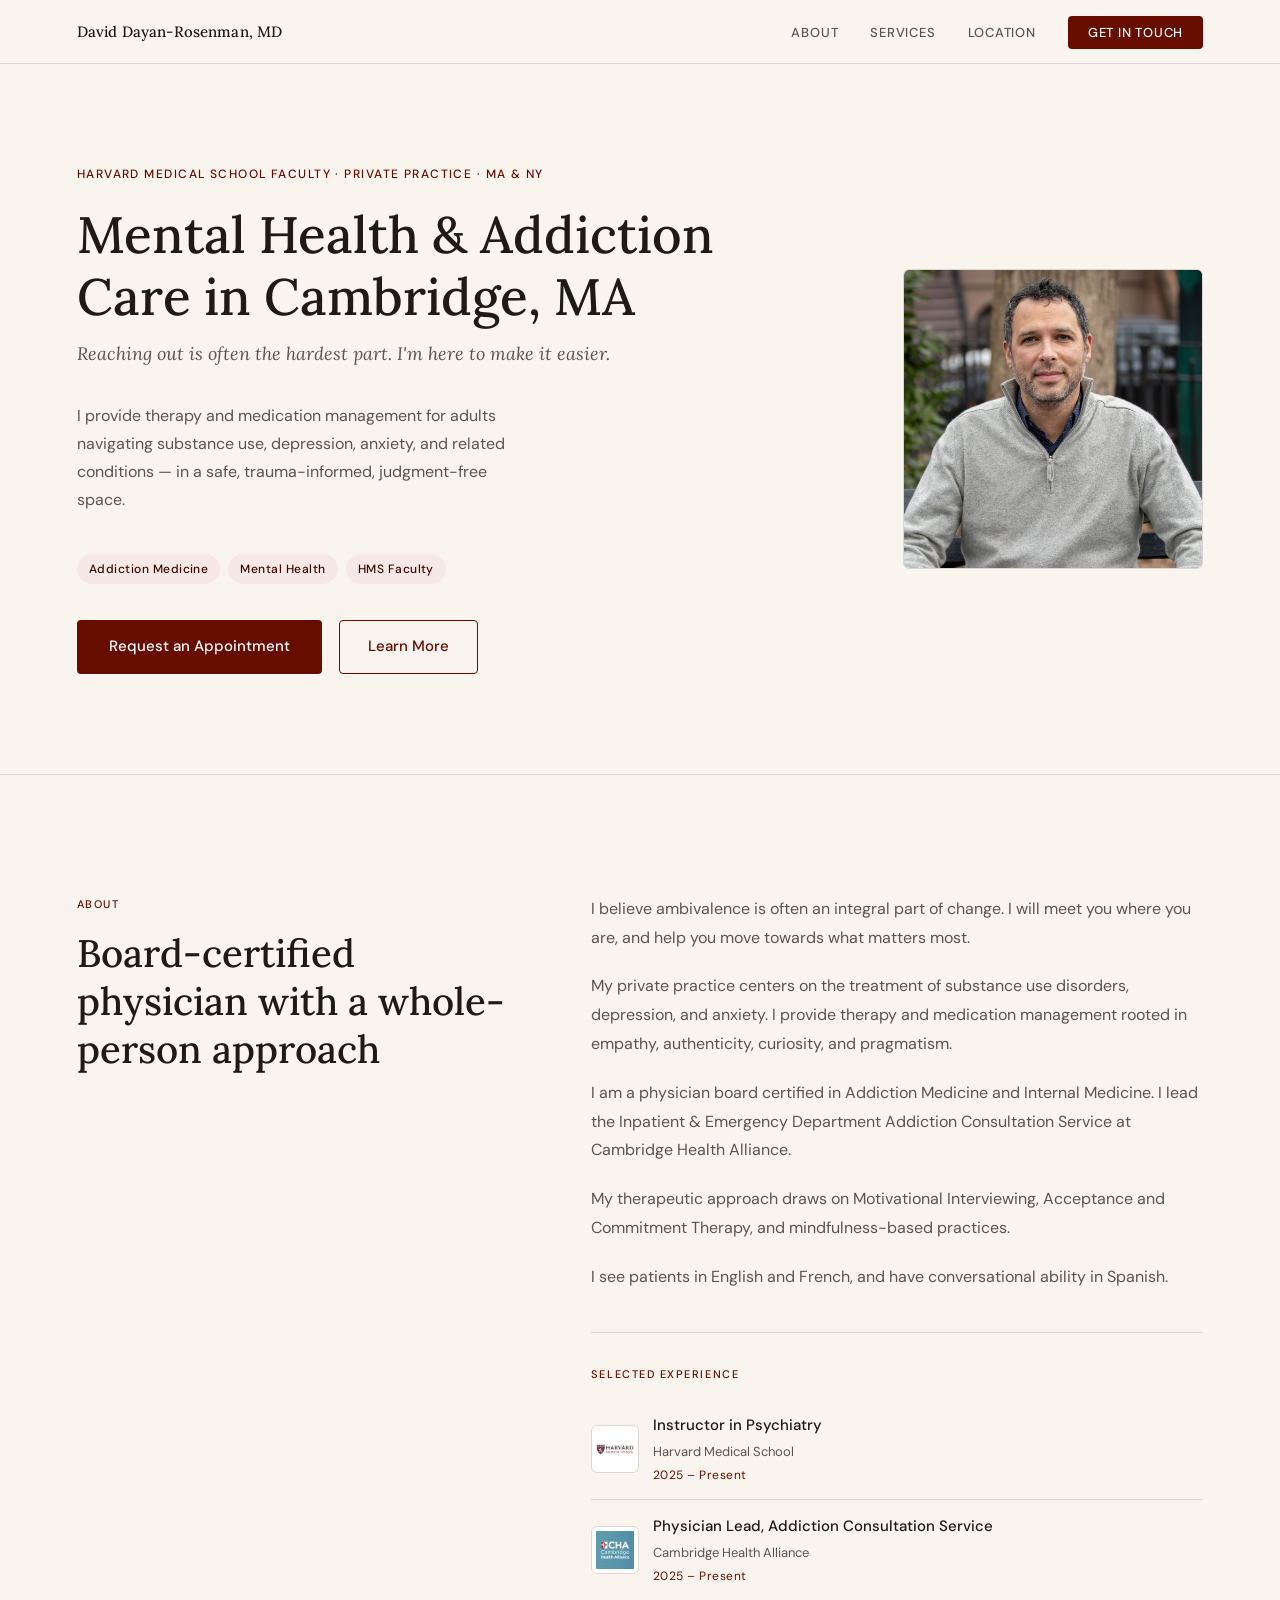
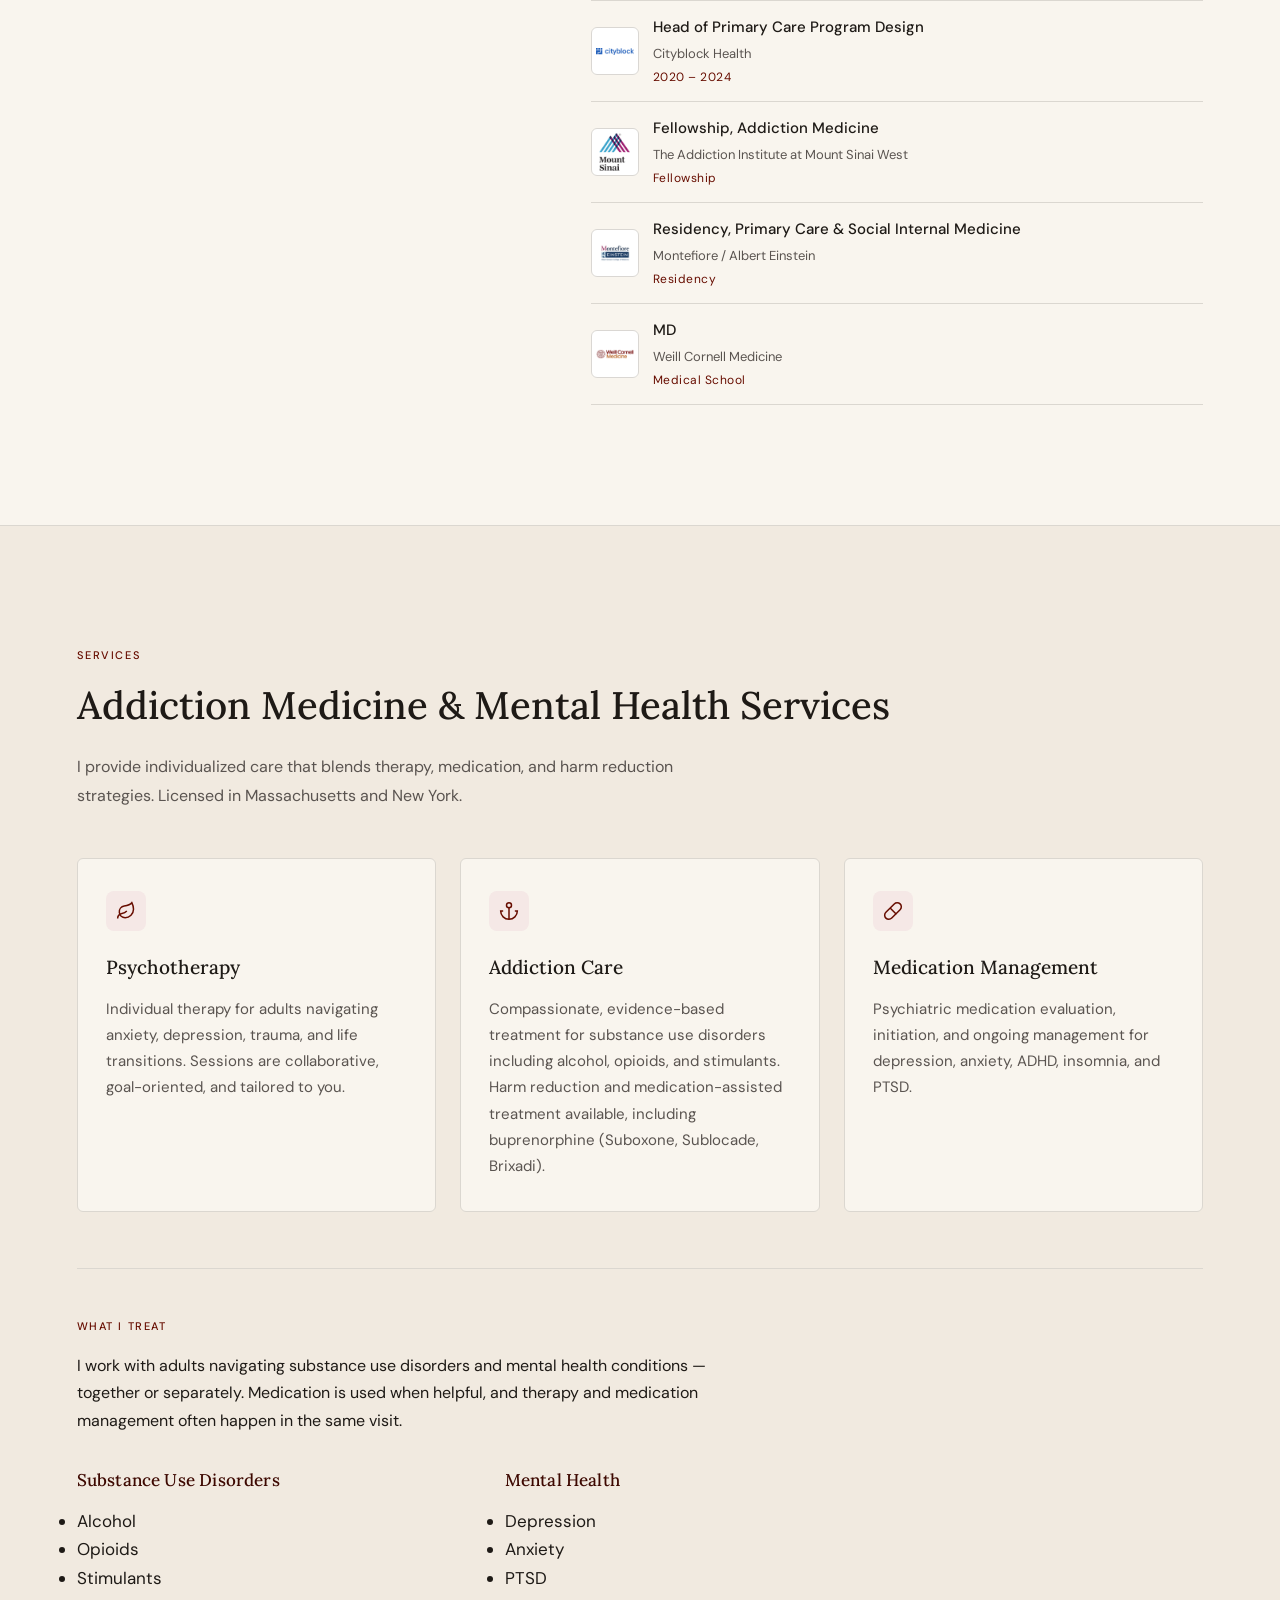
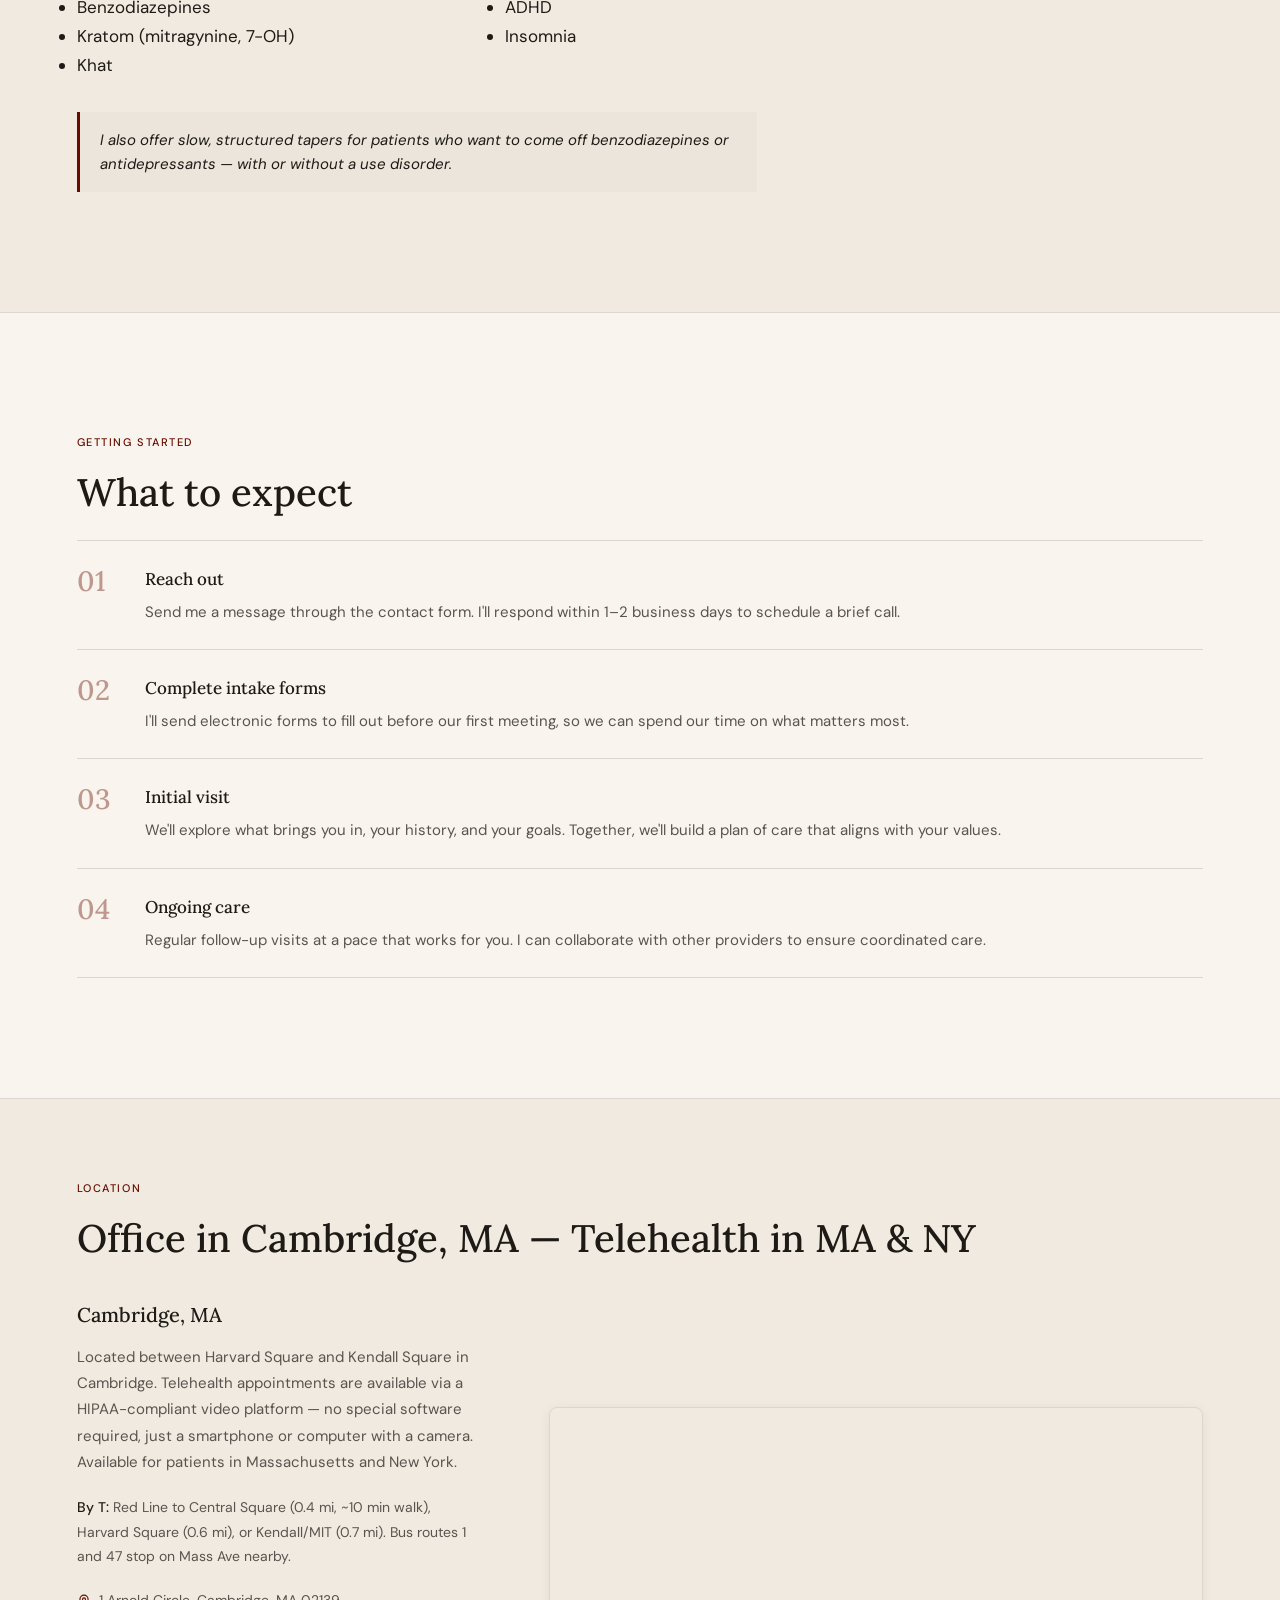
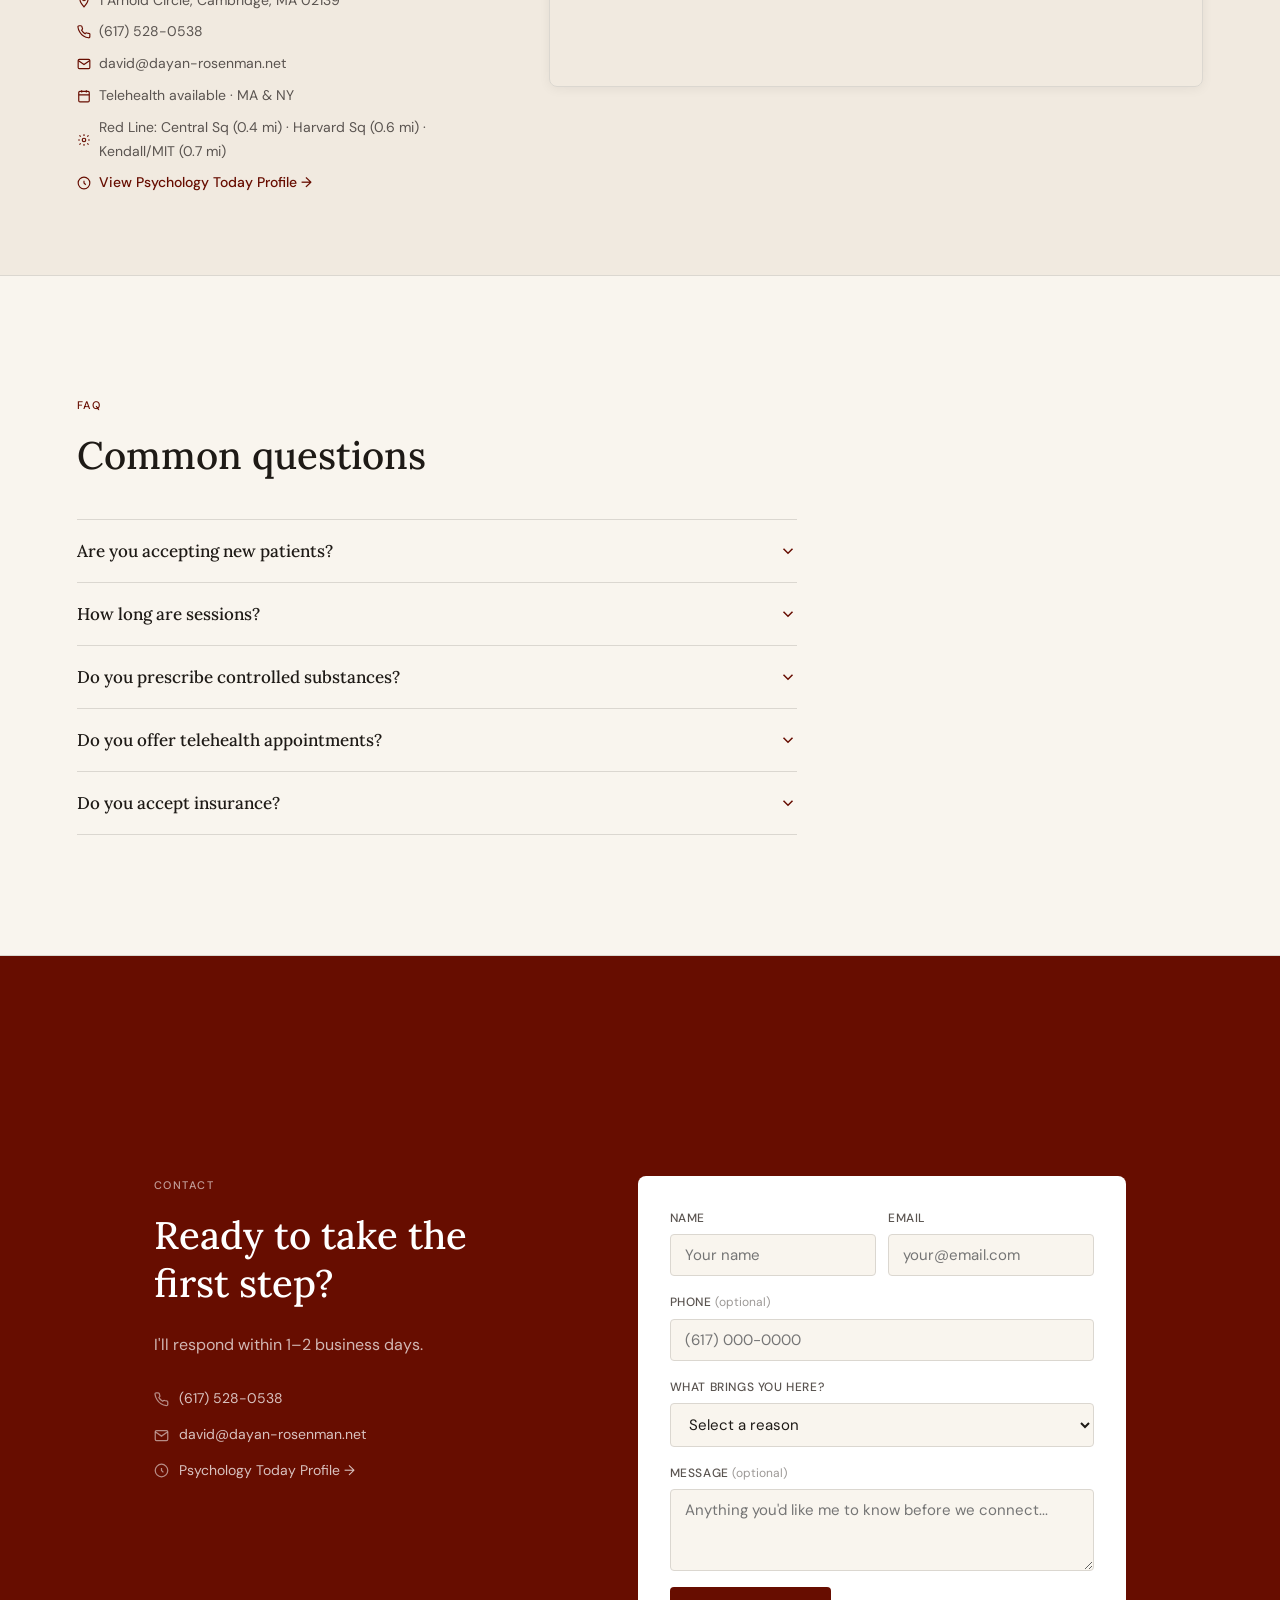
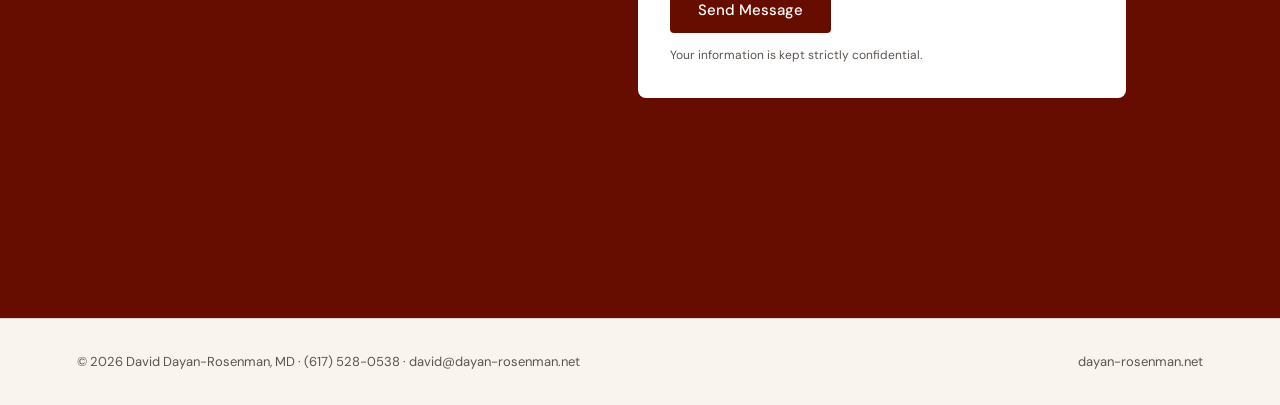
==== index.html @ 6d609917 "Expand 'What I Treat' section with two-group layout and taper callout Replaces the flat six-item con" ====
<!DOCTYPE html>
<html lang="en">
<head>
<meta charset="UTF-8">
<meta name="viewport" content="width=device-width, initial-scale=1.0">
<title>David Dayan-Rosenman, MD — Mental Health &amp; Addiction Care · Cambridge, MA</title>
<meta name="description" content="Addiction Medicine &amp; Mental Health care from a Harvard-affiliated, board-certified physician. Therapy, buprenorphine/Suboxone treatment, and medication management in Cambridge, MA and via telehealth across MA &amp; NY.">
<link rel="preconnect" href="https://fonts.googleapis.com">
<link rel="preconnect" href="https://fonts.gstatic.com" crossorigin>
<link href="https://fonts.googleapis.com/css2?family=Lora:ital,wght@0,400;0,500;0,600;1,400&family=DM+Sans:wght@300;400;500&display=swap" rel="stylesheet">

<!-- Canonical -->
<link rel="canonical" href="https://dayan-rosenman.net/">

<!-- Open Graph -->
<meta property="og:type" content="website">
<meta property="og:url" content="https://dayan-rosenman.net/">
<meta property="og:title" content="David Dayan-Rosenman, MD — Mental Health &amp; Addiction Care · Cambridge, MA">
<meta property="og:description" content="Private practice offering therapy, addiction care, and medication management for adults in Cambridge, MA and via telehealth in MA &amp; NY.">
<meta property="og:image" content="https://dayan-rosenman.net/uploads/headshot3.jpg">
<meta property="og:image:alt" content="Dr. David Dayan-Rosenman, MD">
<meta property="og:site_name" content="David Dayan-Rosenman, MD">
<meta property="og:locale" content="en_US">

<!-- Twitter Card -->
<meta name="twitter:card" content="summary_large_image">
<meta name="twitter:title" content="David Dayan-Rosenman, MD — Mental Health &amp; Addiction Care · Cambridge, MA">
<meta name="twitter:description" content="Private practice offering therapy, addiction care, and medication management for adults in Cambridge, MA and via telehealth in MA &amp; NY.">
<meta name="twitter:image" content="https://dayan-rosenman.net/uploads/headshot3.jpg">
<meta name="twitter:image:alt" content="Dr. David Dayan-Rosenman, MD">

<!-- Robots + Author + Geo -->
<meta name="robots" content="index, follow, max-snippet:-1, max-image-preview:large, max-video-preview:-1">
<meta name="author" content="David Dayan-Rosenman, MD">
<meta name="geo.region" content="US-MA">
<meta name="geo.placename" content="Cambridge, MA">
<meta name="geo.position" content="42.3736;-71.1284">
<meta name="ICBM" content="42.3736, -71.1284">

<!-- Favicon -->
<link rel="icon" href="/favicon.ico" sizes="any">
<link rel="icon" href="/favicon.svg" type="image/svg+xml">
<link rel="apple-touch-icon" href="/apple-touch-icon.png">

<style>
  *, *::before, *::after { box-sizing: border-box; margin: 0; padding: 0; }

  :root {
    --cream: oklch(97% 0.01 80);
    --cream-mid: oklch(94% 0.015 75);
    --ink: oklch(22% 0.01 60);
    --ink-light: oklch(45% 0.01 60);
    --accent: #670d00;
    --accent-light: #f5e8e6;
    --accent-dark: #3d0800;
    --rule: oklch(88% 0.01 75);
  }

  body {
    font-family: 'DM Sans', sans-serif;
    background: var(--cream);
    color: var(--ink);
    font-size: 17px;
    line-height: 1.7;
    -webkit-font-smoothing: antialiased;
  }

  /* NAV */
  nav {
    position: sticky;
    top: 0;
    z-index: 100;
    background: var(--cream);
    border-bottom: 1px solid var(--rule);
    padding: 0 clamp(24px, 6vw, 80px);
    display: flex;
    align-items: center;
    justify-content: space-between;
    height: 64px;
  }
  .nav-name {
    font-family: 'Lora', serif;
    font-size: 15px;
    font-weight: 500;
    letter-spacing: 0.01em;
    color: var(--ink);
    text-decoration: none;
  }
  .nav-links {
    display: flex;
    gap: 32px;
    list-style: none;
  }
  .nav-links a {
    font-size: 13px;
    font-weight: 500;
    letter-spacing: 0.06em;
    text-transform: uppercase;
    color: var(--ink-light);
    text-decoration: none;
    transition: color 0.2s;
  }
  .nav-links a:hover { color: var(--accent); }
  .nav-cta {
    background: var(--accent);
    color: white !important;
    padding: 8px 20px;
    border-radius: 4px;
    transition: background 0.2s !important;
  }
  .nav-cta:hover { background: var(--accent-dark) !important; color: white !important; }
  .nav-hamburger {
    display: none;
    flex-direction: column;
    gap: 5px;
    cursor: pointer;
    padding: 4px;
    background: none;
    border: none;
  }
  .nav-hamburger span {
    display: block;
    width: 22px;
    height: 2px;
    background: var(--ink);
    border-radius: 2px;
    transition: all 0.2s;
  }
  .mobile-menu {
    display: none;
    position: fixed;
    top: 64px;
    left: 0; right: 0;
    background: var(--cream);
    border-bottom: 1px solid var(--rule);
    padding: 16px 24px 24px;
    z-index: 99;
    flex-direction: column;
    gap: 4px;
  }
  .mobile-menu a {
    display: block;
    padding: 12px 0;
    font-size: 16px;
    font-weight: 400;
    color: var(--ink);
    text-decoration: none;
    border-bottom: 1px solid var(--rule);
  }
  .mobile-menu a:last-child { border-bottom: none; color: var(--accent); font-weight: 500; }
  @media (max-width: 768px) {
    .nav-hamburger { display: flex; }
  }

  /* HERO */
  .hero {
    display: grid;
    grid-template-columns: 1fr 300px;
    gap: clamp(40px, 6vw, 80px);
    padding: clamp(56px, 8vw, 100px) clamp(24px, 6vw, 80px);
    align-items: center;
  }
  .hero-text {
    display: flex;
    flex-direction: column;
  }
  .hero-eyebrow {
    font-size: 12px;
    font-weight: 500;
    letter-spacing: 0.12em;
    text-transform: uppercase;
    color: var(--accent);
    margin-bottom: 20px;
  }
  .hero-title {
    font-family: 'Lora', serif;
    font-size: clamp(32px, 4vw, 52px);
    font-weight: 500;
    line-height: 1.2;
    color: var(--ink);
    margin-bottom: 12px;
  }
  .hero-subtitle {
    font-family: 'Lora', serif;
    font-size: clamp(14px, 1.5vw, 18px);
    font-style: italic;
    color: var(--ink-light);
    margin-bottom: 32px;
  }
  .hero-desc {
    font-size: 16px;
    color: var(--ink-light);
    max-width: 440px;
    margin-bottom: 40px;
    line-height: 1.75;
  }
  .hero-badges {
    display: flex;
    flex-wrap: wrap;
    gap: 8px;
    margin-bottom: 36px;
  }
  .badge {
    background: var(--accent-light);
    color: var(--accent-dark);
    font-size: 12px;
    font-weight: 500;
    letter-spacing: 0.04em;
    padding: 5px 12px;
    border-radius: 100px;
  }
  .btn-primary {
    display: inline-block;
    background: var(--accent);
    color: white;
    font-family: 'DM Sans', sans-serif;
    font-size: 15px;
    font-weight: 500;
    padding: 14px 32px;
    border-radius: 4px;
    text-decoration: none;
    transition: background 0.2s, transform 0.15s;
    align-self: flex-start;
  }
  .btn-primary:hover { background: var(--accent-dark); transform: translateY(-1px); }
  .btn-secondary {
    display: inline-block;
    border: 1.5px solid var(--accent);
    color: var(--accent);
    font-family: 'DM Sans', sans-serif;
    font-size: 15px;
    font-weight: 500;
    padding: 13px 28px;
    border-radius: 4px;
    text-decoration: none;
    transition: background 0.2s;
    margin-left: 12px;
  }
  .btn-secondary:hover { background: var(--accent-light); }
  .hero-photo {
    width: 300px;
    height: 300px;
    border-radius: 6px;
    overflow: hidden;
    flex-shrink: 0;
    border: 1px solid var(--rule);
  }
  .hero-photo img {
    width: 100%;
    height: 100%;
    object-fit: cover;
    object-position: center top;
  }

  /* SECTION BASE */
  section {
    padding: clamp(64px, 10vw, 120px) clamp(24px, 6vw, 80px);
  }
  .section-label {
    font-size: 11px;
    font-weight: 500;
    letter-spacing: 0.14em;
    text-transform: uppercase;
    color: var(--accent);
    margin-bottom: 16px;
  }
  .section-title {
    font-family: 'Lora', serif;
    font-size: clamp(26px, 3vw, 40px);
    font-weight: 500;
    line-height: 1.25;
    margin-bottom: 24px;
  }
  .section-body {
    font-size: 16px;
    color: var(--ink-light);
    max-width: 640px;
    line-height: 1.8;
  }
  hr.rule {
    border: none;
    border-top: 1px solid var(--rule);
    margin: 0;
  }

  /* ABOUT */
  .about-grid {
    display: grid;
    grid-template-columns: 1fr 1.4fr;
    gap: clamp(40px, 6vw, 80px);
    align-items: start;
  }
  .credentials-block {
    margin-top: 40px;
    border-top: 1px solid var(--rule);
    padding-top: 32px;
  }
  .cred-list { list-style: none; }
  .cred-list li {
    padding: 14px 0;
    border-bottom: 1px solid var(--rule);
  }
  .cred-row {
    display: flex;
    align-items: center;
    gap: 14px;
  }
  .cred-row > div {
    display: flex;
    flex-direction: column;
    gap: 2px;
  }
  .cred-logo {
    width: 48px;
    height: 48px;
    object-fit: contain;
    border-radius: 6px;
    border: 1px solid var(--rule);
    padding: 4px;
    background: white;
    flex-shrink: 0;
    filter: grayscale(0.4);
  }
  .cred-monogram {
    width: 48px;
    height: 48px;
    border-radius: 6px;
    border: 1px solid var(--rule);
    background: var(--cream-mid);
    flex-shrink: 0;
    display: flex;
    align-items: center;
    justify-content: center;
    font-size: 11px;
    font-weight: 600;
    letter-spacing: 0.03em;
    color: var(--ink-light);
    font-family: 'DM Sans', sans-serif;
  }
  .cred-title {
    font-weight: 500;
    font-size: 15px;
  }
  .cred-org {
    font-size: 13px;
    color: var(--ink-light);
  }
  .cred-date {
    font-size: 12px;
    color: var(--accent);
    letter-spacing: 0.04em;
  }

  /* SERVICES */
  .services-section { background: var(--cream-mid); }
  .services-grid {
    display: grid;
    grid-template-columns: repeat(3, 1fr);
    gap: 24px;
    margin-top: 48px;
  }
  .service-card {
    background: var(--cream);
    padding: 32px 28px;
    border-radius: 6px;
    border: 1px solid var(--rule);
  }
  .service-icon {
    width: 40px;
    height: 40px;
    background: var(--accent-light);
    border-radius: 8px;
    margin-bottom: 20px;
    display: flex;
    align-items: center;
    justify-content: center;
  }
  .service-icon svg { width: 20px; height: 20px; stroke: var(--accent); fill: none; stroke-width: 1.8; }
  .service-title {
    font-family: 'Lora', serif;
    font-size: 19px;
    font-weight: 500;
    margin-bottom: 12px;
  }
  .service-body {
    font-size: 15px;
    color: var(--ink-light);
    line-height: 1.75;
  }

  /* CONDITIONS */
  .conditions-wrap {
    margin-top: 56px;
    padding-top: 48px;
    border-top: 1px solid var(--rule);
  }
  .conditions-intro {
    max-width: 680px;
    margin: 12px 0 32px;
    font-size: 16px;
    line-height: 1.7;
    color: var(--ink);
  }
  .conditions-grid {
    display: grid;
    grid-template-columns: 1fr 1fr;
    gap: 32px 56px;
    max-width: 800px;
  }
  .conditions-group-title {
    font-family: 'Lora', serif;
    font-size: 17px;
    font-weight: 500;
    color: var(--accent-dark);
    margin: 0 0 12px;
    letter-spacing: 0.01em;
  }
  .conditions-callout {
    max-width: 680px;
    margin: 32px 0 0;
    padding: 16px 20px;
    border-left: 3px solid var(--accent);
    background: rgba(0,0,0,0.02);
    font-size: 15px;
    line-height: 1.6;
    color: var(--ink);
    font-style: italic;
  }

  /* EXPECT */
  .expect-grid {
    display: grid;
    grid-template-columns: 1fr 1fr;
    gap: clamp(40px, 6vw, 80px);
    margin-top: 48px;
    align-items: start;
  }
  .expect-steps { display: flex; flex-direction: column; gap: 0; }
  .step {
    display: grid;
    grid-template-columns: 48px 1fr;
    gap: 20px;
    padding: 24px 0;
    border-bottom: 1px solid var(--rule);
  }
  .step:first-child { border-top: 1px solid var(--rule); }
  .step-num {
    font-family: 'Lora', serif;
    font-size: 28px;
    font-weight: 500;
    color: var(--accent);
    opacity: 0.4;
    line-height: 1.2;
  }
  .step-content h4 {
    font-family: 'Lora', serif;
    font-size: 17px;
    font-weight: 500;
    margin-bottom: 6px;
  }
  .step-content p {
    font-size: 15px;
    color: var(--ink-light);
    line-height: 1.7;
  }
  .fees-card {
    background: var(--cream-mid);
    border: 1px solid var(--rule);
    border-radius: 6px;
    padding: 36px 32px;
  }
  .fees-card h3 {
    font-family: 'Lora', serif;
    font-size: 22px;
    font-weight: 500;
    margin-bottom: 20px;
  }
  .fees-card p {
    font-size: 15px;
    color: var(--ink-light);
    line-height: 1.75;
    margin-bottom: 16px;
  }
  .fees-card p:last-child { margin-bottom: 0; }
  .fees-note {
    margin-top: 20px;
    padding-top: 20px;
    border-top: 1px solid var(--rule);
    font-size: 13px;
    color: var(--ink-light);
    font-style: italic;
  }

  /* CTA SECTION */
  .cta-section {
    background: var(--accent);
  }
  .cta-inner {
    display: grid;
    grid-template-columns: 1fr 1.2fr;
    gap: clamp(40px, 6vw, 80px);
    padding: clamp(64px, 10vw, 100px) clamp(24px, 6vw, 80px);
    align-items: start;
  }
  .cta-contact-list {
    display: flex;
    flex-direction: column;
    gap: 12px;
  }
  .cta-link {
    display: flex;
    align-items: center;
    gap: 10px;
    font-size: 14px;
    color: rgba(255,255,255,0.75);
    text-decoration: none;
    transition: color 0.2s;
  }
  .cta-link:hover { color: white; }
  .cta-link svg { flex-shrink: 0; opacity: 0.7; }

  /* FORM */
  .cta-form-wrap {
    background: white;
    border-radius: 8px;
    padding: 32px;
  }
  .contact-form { display: flex; flex-direction: column; gap: 16px; }
  .form-row { display: grid; grid-template-columns: 1fr 1fr; gap: 12px; }
  .form-group { display: flex; flex-direction: column; gap: 6px; }
  .form-group label {
    font-size: 12px;
    font-weight: 500;
    letter-spacing: 0.05em;
    text-transform: uppercase;
    color: var(--ink-light);
  }
  .form-optional { font-weight: 400; text-transform: none; letter-spacing: 0; color: var(--ink-light); opacity: 0.6; }
  .form-group input,
  .form-group select,
  .form-group textarea {
    font-family: 'DM Sans', sans-serif;
    font-size: 15px;
    color: var(--ink);
    background: var(--cream);
    border: 1px solid var(--rule);
    border-radius: 4px;
    padding: 10px 14px;
    outline: none;
    transition: border-color 0.2s;
    width: 100%;
  }
  .form-group input:focus,
  .form-group select:focus,
  .form-group textarea:focus {
    border-color: var(--accent);
  }
  .form-group textarea { resize: vertical; }
  .form-submit {
    background: var(--accent);
    color: white;
    font-family: 'DM Sans', sans-serif;
    font-size: 15px;
    font-weight: 500;
    padding: 13px 28px;
    border: none;
    border-radius: 4px;
    cursor: pointer;
    transition: background 0.2s, transform 0.15s;
    align-self: flex-start;
  }
  .form-submit:disabled { opacity: 0.6; cursor: not-allowed; transform: none; }
  .form-submit:hover:not(:disabled) { background: var(--accent-dark); transform: translateY(-1px); }
  .form-note {
    font-size: 12px;
    color: var(--ink-light);
    margin-top: -4px;
  }
  .form-success {
    text-align: center;
    padding: 40px 20px;
    display: flex;
    flex-direction: column;
    align-items: center;
    gap: 12px;
  }
  .form-success h3 {
    font-family: 'Lora', serif;
    font-size: 22px;
    font-weight: 500;
    color: var(--ink);
  }
  .form-success p {
    font-size: 15px;
    color: var(--ink-light);
    line-height: 1.6;
  }

  /* LOCATION */
  .location-section {
    background: var(--cream-mid);
    padding: clamp(48px, 8vw, 80px) clamp(24px, 6vw, 80px);
  }
  .location-grid {
    display: grid;
    grid-template-columns: 1fr 1.6fr;
    gap: clamp(32px, 5vw, 64px);
    align-items: center;
    margin-top: 36px;
  }
  .location-info h3 {
    font-family: 'Lora', serif;
    font-size: 20px;
    font-weight: 500;
    margin-bottom: 12px;
  }
  .location-info p {
    font-size: 15px;
    color: var(--ink-light);
    line-height: 1.75;
    margin-bottom: 20px;
  }
  .location-detail {
    display: flex;
    flex-direction: column;
    gap: 8px;
    font-size: 14px;
    color: var(--ink-light);
  }
  .location-detail span { display: flex; align-items: center; gap: 8px; }
  .location-detail svg { width: 14px; height: 14px; stroke: var(--accent); fill: none; stroke-width: 2; flex-shrink: 0; }
  .map-wrap {
    border-radius: 8px;
    overflow: hidden;
    border: 1px solid var(--rule);
    box-shadow: 0 2px 12px rgba(0,0,0,0.06);
    height: 280px;
  }
  .map-wrap iframe {
    width: 100%;
    height: 100%;
    border: none;
    display: block;
    filter: grayscale(1) sepia(0.3) brightness(1.05) contrast(0.95);
  }

  /* FAQ */
  .faq-list { max-width: 720px; margin-top: 40px; }
  .faq-item { border-top: 1px solid var(--rule); }
  .faq-item:last-child { border-bottom: 1px solid var(--rule); }
  .faq-q {
    width: 100%;
    display: flex;
    justify-content: space-between;
    align-items: center;
    padding: 20px 0;
    background: none;
    border: none;
    cursor: pointer;
    font-family: 'Lora', serif;
    font-size: 17px;
    font-weight: 500;
    color: var(--ink);
    text-align: left;
    gap: 16px;
  }
  .faq-q svg { flex-shrink: 0; color: var(--accent); transition: transform 0.2s; }
  .faq-q[aria-expanded="true"] svg { transform: rotate(180deg); }
  .faq-a {
    font-size: 15px;
    color: var(--ink-light);
    line-height: 1.75;
    padding-bottom: 20px;
    display: none;
  }
  .faq-a.open { display: block; }

  /* FOOTER */
  footer {
    padding: 32px clamp(24px, 6vw, 80px);
    border-top: 1px solid var(--rule);
    display: flex;
    justify-content: space-between;
    align-items: center;
    font-size: 13px;
    color: var(--ink-light);
  }
  footer a { color: var(--ink-light); text-decoration: none; }

  /* MOBILE */
  @media (max-width: 768px) {
    .nav-links { display: none !important; }
    .hero {
      display: flex !important;
      flex-direction: column;
      gap: 32px;
      padding: 40px 20px;
    }
    .hero-text { order: 1; }
    .hero-photo {
      order: 2;
      width: 180px !important;
      height: 180px !important;
      margin: 0 auto;
    }
    .hero-desc { font-size: 15px; }
    .btn-secondary { margin-left: 0; margin-top: 10px; display: block; text-align: center; }
    .about-grid { grid-template-columns: 1fr; }
    .services-grid { grid-template-columns: 1fr; }
    .conditions-list { gap: 0; }
    .conditions-grid { grid-template-columns: 1fr; gap: 24px; }
    .expect-grid { grid-template-columns: 1fr; }
    .location-grid { grid-template-columns: 1fr; }
    .map-wrap { height: 220px; }
    footer { flex-direction: column; gap: 8px; text-align: center; }
    section { padding: 48px 20px; }
    .cta-inner { grid-template-columns: 1fr; }
    .form-row { grid-template-columns: 1fr; }
  }
</style>

<script type="application/ld+json">
{
  "@context": "https://schema.org",
  "@graph": [
    {
      "@type": "Physician",
      "@id": "https://dayan-rosenman.net/#physician",
      "name": "David Dayan-Rosenman, MD",
      "alternateName": "Dr. David Dayan-Rosenman",
      "description": "Board-certified physician specializing in Addiction Medicine and Mental Health. Provides therapy, medication management, and buprenorphine treatment in Cambridge, MA and via telehealth in MA & NY.",
      "image": "https://dayan-rosenman.net/uploads/headshot3.jpg",
      "url": "https://dayan-rosenman.net/",
      "telephone": "+16175280538",
      "email": "david@dayan-rosenman.net",
      "gender": "Male",
      "jobTitle": "Physician",
      "medicalSpecialty": ["Addiction Medicine", "Internal Medicine", "Psychiatry"],
      "hasCredential": [
        {
          "@type": "EducationalOccupationalCredential",
          "credentialCategory": "degree",
          "name": "MD",
          "recognizedBy": { "@type": "Organization", "name": "Weill Cornell Medicine" }
        },
        {
          "@type": "EducationalOccupationalCredential",
          "credentialCategory": "certification",
          "name": "Board Certified, Addiction Medicine",
          "recognizedBy": { "@type": "Organization", "name": "American Board of Preventive Medicine" }
        },
        {
          "@type": "EducationalOccupationalCredential",
          "credentialCategory": "certification",
          "name": "Board Certified, Internal Medicine",
          "recognizedBy": { "@type": "Organization", "name": "American Board of Internal Medicine" }
        }
      ],
      "alumniOf": [
        { "@type": "Organization", "name": "Weill Cornell Medicine" },
        { "@type": "Organization", "name": "Montefiore / Albert Einstein College of Medicine" },
        { "@type": "Organization", "name": "The Addiction Institute at Mount Sinai West" }
      ],
      "memberOf": [
        { "@type": "Organization", "name": "Harvard Medical School", "roleName": "Instructor in Psychiatry" },
        { "@type": "Organization", "name": "Cambridge Health Alliance", "roleName": "Physician Lead, Addiction Consultation Service" }
      ],
      "address": {
        "@type": "PostalAddress",
        "streetAddress": "1 Arnold Circle",
        "addressLocality": "Cambridge",
        "addressRegion": "MA",
        "postalCode": "02139",
        "addressCountry": "US"
      },
      "knowsLanguage": ["en", "fr", "es"],
      "sameAs": ["https://www.psychologytoday.com/profile/728025"]
    },
    {
      "@type": "MedicalBusiness",
      "@id": "https://dayan-rosenman.net/#practice",
      "name": "David Dayan-Rosenman, MD — Private Practice",
      "url": "https://dayan-rosenman.net/",
      "image": "https://dayan-rosenman.net/uploads/headshot3.jpg",
      "description": "Private psychiatric practice offering psychotherapy, addiction care (buprenorphine/Suboxone/MAT), and medication management for adults in Cambridge, MA and via telehealth in MA & NY.",
      "telephone": "+16175280538",
      "email": "david@dayan-rosenman.net",
      "priceRange": "$$",
      "address": {
        "@type": "PostalAddress",
        "streetAddress": "1 Arnold Circle",
        "addressLocality": "Cambridge",
        "addressRegion": "MA",
        "postalCode": "02139",
        "addressCountry": "US"
      },
      "geo": {
        "@type": "GeoCoordinates",
        "latitude": 42.3736,
        "longitude": -71.1284
      },
      "medicalSpecialty": ["Addiction Medicine", "Psychiatry", "Mental Health"],
      "availableService": [
        { "@type": "MedicalTherapy", "name": "Psychotherapy" },
        { "@type": "MedicalTherapy", "name": "Addiction Care" },
        { "@type": "MedicalTherapy", "name": "Buprenorphine Treatment (Suboxone / Sublocade / Brixadi)" },
        { "@type": "MedicalTherapy", "name": "Medication Management" },
        { "@type": "MedicalTherapy", "name": "Medication-Assisted Treatment (MAT)" },
        { "@type": "MedicalTherapy", "name": "Telehealth" }
      ],
      "areaServed": [
        { "@type": "State", "name": "Massachusetts" },
        { "@type": "State", "name": "New York" }
      ],
      "sameAs": ["https://www.psychologytoday.com/profile/728025"]
    },
    {
      "@type": "FAQPage",
      "@id": "https://dayan-rosenman.net/#faq",
      "mainEntity": [
        {
          "@type": "Question",
          "name": "Are you accepting new patients?",
          "acceptedAnswer": { "@type": "Answer", "text": "Yes, I am currently accepting new patients." }
        },
        {
          "@type": "Question",
          "name": "How long are sessions?",
          "acceptedAnswer": { "@type": "Answer", "text": "Sessions are 45 minutes." }
        },
        {
          "@type": "Question",
          "name": "Do you prescribe controlled substances?",
          "acceptedAnswer": { "@type": "Answer", "text": "When clinically appropriate, yes. This includes medications such as buprenorphine (Suboxone, Sublocade, Brixadi) for opioid use disorder, as well as other controlled medications for conditions like anxiety, ADHD, and insomnia." }
        },
        {
          "@type": "Question",
          "name": "Do you offer telehealth appointments?",
          "acceptedAnswer": { "@type": "Answer", "text": "Yes. I offer telehealth appointments for patients located in Massachusetts and New York." }
        },
        {
          "@type": "Question",
          "name": "Do you accept insurance?",
          "acceptedAnswer": { "@type": "Answer", "text": "I am an out-of-network provider and do not bill insurance directly. I can provide a detailed superbill after each visit, which you can submit to your insurance for potential out-of-network reimbursement. Please reach out for current fee information." }
        }
      ]
    },
    {
      "@type": "WebSite",
      "@id": "https://dayan-rosenman.net/#website",
      "url": "https://dayan-rosenman.net/",
      "name": "David Dayan-Rosenman, MD",
      "description": "Mental Health & Addiction Care — Cambridge, MA",
      "publisher": { "@id": "https://dayan-rosenman.net/#physician" },
      "inLanguage": "en-US"
    },
    {
      "@type": "WebPage",
      "@id": "https://dayan-rosenman.net/#webpage",
      "url": "https://dayan-rosenman.net/",
      "name": "David Dayan-Rosenman, MD — Mental Health & Addiction Care · Cambridge, MA",
      "description": "Private practice offering therapy, addiction care, and medication management for adults in Cambridge, MA and via telehealth in MA & NY.",
      "isPartOf": { "@id": "https://dayan-rosenman.net/#website" },
      "about": { "@id": "https://dayan-rosenman.net/#physician" },
      "inLanguage": "en-US"
    }
  ]
}
</script>
</head>
<body>

<!-- NAV -->
<nav>
  <a href="#" class="nav-name">David Dayan-Rosenman, MD</a>
  <ul class="nav-links">
    <li><a href="#about">About</a></li>
    <li><a href="#services">Services</a></li>
    <li><a href="#location">Location</a></li>
    <li><a href="#contact" class="nav-cta">Get in Touch</a></li>
  </ul>
  <button class="nav-hamburger" onclick="toggleMenu()" aria-label="Menu">
    <span></span><span></span><span></span>
  </button>
</nav>
<div class="mobile-menu" id="mobile-menu">
  <a href="#about" onclick="closeMenu()">About</a>
  <a href="#services" onclick="closeMenu()">Services</a>
  <a href="#location" onclick="closeMenu()">Location</a>
  <a href="#contact" onclick="closeMenu()">Get in Touch</a>
</div>

<!-- HERO -->
<div class="hero">
  <div class="hero-text">
    <div class="hero-eyebrow">Harvard Medical School Faculty · Private Practice · MA &amp; NY</div>
    <h1 class="hero-title">Mental Health &amp; Addiction Care in Cambridge, MA</h1>
    <p class="hero-subtitle">Reaching out is often the hardest part. I'm here to make it easier.</p>
    <p class="hero-desc">I provide therapy and medication management for adults navigating substance use, depression, anxiety, and related conditions — in a safe, trauma-informed, judgment-free space.</p>
    <div class="hero-badges">
      <span class="badge">Addiction Medicine</span>
      <span class="badge">Mental Health</span>
      <span class="badge">HMS Faculty</span>
    </div>
    <div>
      <a href="#contact" class="btn-primary">Request an Appointment</a>
      <a href="#services" class="btn-secondary">Learn More</a>
    </div>
  </div>
  <div class="hero-photo">
    <img src="uploads/headshot3.jpg" alt="Dr. David Dayan-Rosenman, Addiction Medicine and Mental Health physician in Cambridge MA" width="400" height="400" fetchpriority="high">
  </div>
</div>

<hr class="rule">

<!-- ABOUT -->
<section id="about">
  <div class="about-grid">
    <div>
      <div class="section-label">About</div>
      <h2 class="section-title">Board-certified physician with a whole-person approach</h2>
    </div>
    <div>
      <p class="section-body" style="margin-bottom:20px">I believe ambivalence is often an integral part of change. I will meet you where you are, and help you move towards what matters most.</p>
      <p class="section-body" style="margin-bottom:20px">My private practice centers on the treatment of substance use disorders, depression, and anxiety. I provide therapy and medication management rooted in empathy, authenticity, curiosity, and pragmatism.</p>
      <p class="section-body" style="margin-bottom:20px">I am a physician board certified in Addiction Medicine and Internal Medicine. I lead the Inpatient &amp; Emergency Department Addiction Consultation Service at Cambridge Health Alliance.</p>
      <p class="section-body" style="margin-bottom:20px">My therapeutic approach draws on Motivational Interviewing, Acceptance and Commitment Therapy, and mindfulness-based practices.</p>
      <p class="section-body">I see patients in English and French, and have conversational ability in Spanish.</p>

      <div class="credentials-block">
        <div class="section-label">Selected Experience</div>
        <ul class="cred-list">
          <li>
            <div class="cred-row">
              <img src="uploads/logos/framed_hms_logo.png" class="cred-logo" alt="Harvard Medical School logo" width="48" height="48" loading="lazy" onerror="this.style.display='none';this.nextElementSibling.style.display='flex'"><div class="cred-monogram" style="display:none">HMS</div>
              <div>
                <span class="cred-title">Instructor in Psychiatry</span>
                <span class="cred-org">Harvard Medical School</span>
                <span class="cred-date">2025 – Present</span>
              </div>
            </div>
          </li>
          <li>
            <div class="cred-row">
              <img src="uploads/logos/cha.jpg" class="cred-logo" alt="Cambridge Health Alliance logo" width="48" height="48" loading="lazy" onerror="this.style.display='none';this.nextElementSibling.style.display='flex'"><div class="cred-monogram" style="display:none">CHA</div>
              <div>
                <span class="cred-title">Physician Lead, Addiction Consultation Service</span>
                <span class="cred-org">Cambridge Health Alliance</span>
                <span class="cred-date">2025 – Present</span>
              </div>
            </div>
          </li>
          <li>
            <div class="cred-row">
              <img src="uploads/logos/cb.png" class="cred-logo" alt="Cityblock Health logo" width="48" height="48" loading="lazy" onerror="this.style.display='none';this.nextElementSibling.style.display='flex'"><div class="cred-monogram" style="display:none">CB</div>
              <div>
                <span class="cred-title">Head of Primary Care Program Design</span>
                <span class="cred-org">Cityblock Health</span>
                <span class="cred-date">2020 – 2024</span>
              </div>
            </div>
          </li>
          <li>
            <div class="cred-row">
              <img src="uploads/logos/ms.png" class="cred-logo" alt="Mount Sinai Health System logo" width="48" height="48" loading="lazy" onerror="this.style.display='none';this.nextElementSibling.style.display='flex'"><div class="cred-monogram" style="display:none">MS</div>
              <div>
                <span class="cred-title">Fellowship, Addiction Medicine</span>
                <span class="cred-org">The Addiction Institute at Mount Sinai West</span>
                <span class="cred-date">Fellowship</span>
              </div>
            </div>
          </li>
          <li>
            <div class="cred-row">
              <img src="uploads/logos/monte_einstein_logo.png" class="cred-logo" alt="Montefiore Einstein logo" width="48" height="48" loading="lazy" onerror="this.style.display='none';this.nextElementSibling.style.display='flex'"><div class="cred-monogram" style="display:none">ME</div>
              <div>
                <span class="cred-title">Residency, Primary Care &amp; Social Internal Medicine</span>
                <span class="cred-org">Montefiore / Albert Einstein</span>
                <span class="cred-date">Residency</span>
              </div>
            </div>
          </li>
          <li>
            <div class="cred-row">
              <img src="uploads/logos/wc.png" class="cred-logo" alt="Weill Cornell Medicine logo" width="48" height="48" loading="lazy" onerror="this.style.display='none';this.nextElementSibling.style.display='flex'"><div class="cred-monogram" style="display:none">WC</div>
              <div>
                <span class="cred-title">MD</span>
                <span class="cred-org">Weill Cornell Medicine</span>
                <span class="cred-date">Medical School</span>
              </div>
            </div>
          </li>
        </ul>
      </div>
    </div>
  </div>
</section>

<hr class="rule">

<!-- SERVICES -->
<section id="services" class="services-section">
  <div class="section-label">Services</div>
  <h2 class="section-title">Addiction Medicine &amp; Mental Health Services</h2>
  <p class="section-body">I provide individualized care that blends therapy, medication, and harm reduction strategies. Licensed in Massachusetts and New York.</p>

  <div class="services-grid">
    <div class="service-card">
      <div class="service-icon">
        <!-- Leaf: growth, unfolding -->
        <svg viewBox="0 0 24 24"><path d="M11 20A7 7 0 0 1 9.8 6.1C15.5 5 17 4.48 19 2c1 2 2 4.18 2 8 0 5.5-4.78 10-10 10z"/><path d="M2 21c0-3 1.85-5.36 5.08-6C9.5 14.52 12 13 13 12"/></svg>
      </div>
      <div class="service-title">Psychotherapy</div>
      <p class="service-body">Individual therapy for adults navigating anxiety, depression, trauma, and life transitions. Sessions are collaborative, goal-oriented, and tailored to you.</p>
    </div>
    <div class="service-card">
      <div class="service-icon">
        <!-- Anchor: stability, grounding -->
        <svg viewBox="0 0 24 24"><circle cx="12" cy="5" r="3"/><line x1="12" y1="22" x2="12" y2="8"/><path d="M5 12H2a10 10 0 0 0 20 0h-3"/></svg>
      </div>
      <div class="service-title">Addiction Care</div>
      <p class="service-body">Compassionate, evidence-based treatment for substance use disorders including alcohol, opioids, and stimulants. Harm reduction and medication-assisted treatment available, including buprenorphine (Suboxone, Sublocade, Brixadi).</p>
    </div>
    <div class="service-card">
      <div class="service-icon">
        <!-- Pill: capsule, clean -->
        <svg viewBox="0 0 24 24"><path d="m10.5 20.5 10-10a4.95 4.95 0 1 0-7-7l-10 10a4.95 4.95 0 1 0 7 7Z"/><path d="M8.5 8.5 16 16"/></svg>
      </div>
      <div class="service-title">Medication Management</div>
      <p class="service-body">Psychiatric medication evaluation, initiation, and ongoing management for depression, anxiety, ADHD, insomnia, and PTSD.</p>
    </div>
  </div>

  <div class="conditions-wrap">
    <div class="section-label">What I Treat</div>
    <p class="conditions-intro">I work with adults navigating substance use disorders and mental health conditions — together or separately. Medication is used when helpful, and therapy and medication management often happen in the same visit.</p>

    <div class="conditions-grid">
      <div class="conditions-group">
        <h3 class="conditions-group-title">Substance Use Disorders</h3>
        <ul class="conditions-list">
          <li>Alcohol</li>
          <li>Opioids</li>
          <li>Stimulants</li>
          <li>Benzodiazepines</li>
          <li>Kratom (mitragynine, 7-OH)</li>
          <li>Khat</li>
        </ul>
      </div>
      <div class="conditions-group">
        <h3 class="conditions-group-title">Mental Health</h3>
        <ul class="conditions-list">
          <li>Depression</li>
          <li>Anxiety</li>
          <li>PTSD</li>
          <li>ADHD</li>
          <li>Insomnia</li>
        </ul>
      </div>
    </div>

    <p class="conditions-callout">I also offer slow, structured tapers for patients who want to come off benzodiazepines or antidepressants — with or without a use disorder.</p>
  </div>
</section>

<hr class="rule">

<!-- WHAT TO EXPECT + FEES -->
<section id="fees">
  <div class="section-label">Getting Started</div>
  <h2 class="section-title">What to expect</h2>
  <div class="expect-steps">
    <div class="step">
      <div class="step-num">01</div>
      <div class="step-content">
        <h4>Reach out</h4>
        <p>Send me a message through the contact form. I'll respond within 1–2 business days to schedule a brief call.</p>
      </div>
    </div>
    <div class="step">
      <div class="step-num">02</div>
      <div class="step-content">
        <h4>Complete intake forms</h4>
        <p>I'll send electronic forms to fill out before our first meeting, so we can spend our time on what matters most.</p>
      </div>
    </div>
    <div class="step">
      <div class="step-num">03</div>
      <div class="step-content">
        <h4>Initial visit</h4>
        <p>We'll explore what brings you in, your history, and your goals. Together, we'll build a plan of care that aligns with your values.</p>
      </div>
    </div>
    <div class="step">
      <div class="step-num">04</div>
      <div class="step-content">
        <h4>Ongoing care</h4>
        <p>Regular follow-up visits at a pace that works for you. I can collaborate with other providers to ensure coordinated care.</p>
      </div>
    </div>
  </div>
</section>

<hr class="rule">

<!-- LOCATION -->
<section class="location-section" id="location">
  <div class="section-label">Location</div>
  <h2 class="section-title">Office in Cambridge, MA — Telehealth in MA &amp; NY</h2>
  <div class="location-grid">
    <div class="location-info">
      <h3>Cambridge, MA</h3>
      <p>Located between Harvard Square and Kendall Square in Cambridge. Telehealth appointments are available via a HIPAA-compliant video platform — no special software required, just a smartphone or computer with a camera. Available for patients in Massachusetts and New York.</p>
      <p style="font-size:14px; color:var(--ink-light); line-height:1.75; margin-bottom:20px"><strong style="color:var(--ink); font-weight:500">By T:</strong> Red Line to Central Square (0.4 mi, ~10 min walk), Harvard Square (0.6 mi), or Kendall/MIT (0.7 mi). Bus routes 1 and 47 stop on Mass Ave nearby.</p>
      <div class="location-detail">
        <span>
          <svg viewBox="0 0 24 24"><path d="M12 2C8.13 2 5 5.13 5 9c0 5.25 7 13 7 13s7-7.75 7-13c0-3.87-3.13-7-7-7z"/><circle cx="12" cy="9" r="2.5"/></svg>
          1 Arnold Circle, Cambridge, MA 02139
        </span>
        <span>
          <svg viewBox="0 0 24 24"><path d="M22 16.92v3a2 2 0 0 1-2.18 2 19.79 19.79 0 0 1-8.63-3.07A19.5 19.5 0 0 1 4.69 12 19.79 19.79 0 0 1 1.61 3.41 2 2 0 0 1 3.6 1.22h3a2 2 0 0 1 2 1.72 12.84 12.84 0 0 0 .7 2.81 2 2 0 0 1-.45 2.11L7.91 8.91a16 16 0 0 0 6 6l.86-.86a2 2 0 0 1 2.11-.45 12.84 12.84 0 0 0 2.81.7A2 2 0 0 1 22 16.92z"/></svg>
          <a href="tel:6175280538" style="color: inherit; text-decoration: none;">(617) 528-0538</a>
        </span>
        <span>
          <svg viewBox="0 0 24 24"><path d="M4 4h16c1.1 0 2 .9 2 2v12c0 1.1-.9 2-2 2H4c-1.1 0-2-.9-2-2V6c0-1.1.9-2 2-2z"/><polyline points="22,6 12,13 2,6"/></svg>
          <a href="mailto:david@dayan-rosenman.net" style="color: inherit; text-decoration: none;">david@dayan-rosenman.net</a>
        </span>
        <span>
          <svg viewBox="0 0 24 24"><rect x="3" y="4" width="18" height="18" rx="2"/><path d="M16 2v4M8 2v4M3 10h18"/></svg>
          Telehealth available · MA &amp; NY
        </span>
        <span>
          <svg viewBox="0 0 24 24"><circle cx="12" cy="12" r="3"/><path d="M12 2v3M12 19v3M4.22 4.22l2.12 2.12M17.66 17.66l2.12 2.12M2 12h3M19 12h3M4.22 19.78l2.12-2.12M17.66 6.34l2.12-2.12"/></svg>
          Red Line: Central Sq (0.4 mi) · Harvard Sq (0.6 mi) · Kendall/MIT (0.7 mi)
        </span>
        <span>
          <svg viewBox="0 0 24 24"><circle cx="12" cy="12" r="10"/><path d="M12 8v4l3 3"/></svg>
          <a href="https://www.psychologytoday.com/profile/728025" target="_blank" rel="noopener" style="color: var(--accent); text-decoration: none; font-weight: 500;">View Psychology Today Profile →</a>
        </span>
      </div>
    </div>
    <div class="map-wrap">
      <iframe
        src="https://www.google.com/maps/embed?pb=!1m18!1m12!1m3!1d2947.0!2d-71.1284!3d42.3736!2m3!1f0!2f0!3f0!3m2!1i1024!2i768!4f13.1!3m3!1m2!1s0x89e3775b5f77b6a7%3A0x0!2s1+Arnold+Cir%2C+Cambridge%2C+MA+02138!5e0!3m2!1sen!2sus!4v1"
        allowfullscreen=""
        loading="lazy"
        referrerpolicy="no-referrer-when-downgrade"
        title="Office location">
      </iframe>
    </div>
  </div>
</section>

<hr class="rule">

<!-- FAQ -->
<section id="faq">
  <div class="section-label">FAQ</div>
  <h2 class="section-title">Common questions</h2>
  <div class="faq-list">
    <div class="faq-item">
      <button class="faq-q" onclick="toggleFaq(this)" aria-expanded="false">
        Are you accepting new patients?
        <svg viewBox="0 0 24 24" width="18" height="18" fill="none" stroke="currentColor" stroke-width="2"><polyline points="6 9 12 15 18 9"/></svg>
      </button>
      <div class="faq-a">Yes, I am currently accepting new patients.</div>
    </div>
    <div class="faq-item">
      <button class="faq-q" onclick="toggleFaq(this)" aria-expanded="false">
        How long are sessions?
        <svg viewBox="0 0 24 24" width="18" height="18" fill="none" stroke="currentColor" stroke-width="2"><polyline points="6 9 12 15 18 9"/></svg>
      </button>
      <div class="faq-a">Sessions are 45 minutes.</div>
    </div>
    <div class="faq-item">
      <button class="faq-q" onclick="toggleFaq(this)" aria-expanded="false">
        Do you prescribe controlled substances?
        <svg viewBox="0 0 24 24" width="18" height="18" fill="none" stroke="currentColor" stroke-width="2"><polyline points="6 9 12 15 18 9"/></svg>
      </button>
      <div class="faq-a">When clinically appropriate, yes. This includes medications such as buprenorphine (Suboxone, Sublocade, Brixadi) for opioid use disorder, as well as other controlled medications for conditions like anxiety, ADHD, and insomnia.</div>
    </div>
    <div class="faq-item">
      <button class="faq-q" onclick="toggleFaq(this)" aria-expanded="false">
        Do you offer telehealth appointments?
        <svg viewBox="0 0 24 24" width="18" height="18" fill="none" stroke="currentColor" stroke-width="2"><polyline points="6 9 12 15 18 9"/></svg>
      </button>
      <div class="faq-a">Yes. I offer telehealth appointments for patients located in Massachusetts and New York.</div>
    </div>
    <div class="faq-item">
      <button class="faq-q" onclick="toggleFaq(this)" aria-expanded="false">
        Do you accept insurance?
        <svg viewBox="0 0 24 24" width="18" height="18" fill="none" stroke="currentColor" stroke-width="2"><polyline points="6 9 12 15 18 9"/></svg>
      </button>
      <div class="faq-a">I am an out-of-network provider and do not bill insurance directly. I can provide a detailed superbill after each visit, which you can submit to your insurance for potential out-of-network reimbursement. Please reach out for current fee information.</div>
    </div>
  </div>
</section>

<hr class="rule">

<!-- CONTACT -->
<section id="contact" class="cta-section">
  <div class="cta-inner">
    <div class="cta-left">
      <div class="section-label" style="color:rgba(255,255,255,0.6)">Contact</div>
      <h2 class="section-title" style="color:white; max-width:380px">Ready to take the first step?</h2>
      <p class="section-body" style="color:rgba(255,255,255,0.7); max-width:340px; margin-bottom:28px">I'll respond within 1–2 business days.</p>
      <div class="cta-contact-list">
        <a href="tel:6175280538" class="cta-link">
          <svg viewBox="0 0 24 24" width="15" height="15" fill="none" stroke="currentColor" stroke-width="2"><path d="M22 16.92v3a2 2 0 0 1-2.18 2 19.79 19.79 0 0 1-8.63-3.07A19.5 19.5 0 0 1 4.69 12 19.79 19.79 0 0 1 1.61 3.41 2 2 0 0 1 3.6 1.22h3a2 2 0 0 1 2 1.72 12.84 12.84 0 0 0 .7 2.81 2 2 0 0 1-.45 2.11L7.91 8.91a16 16 0 0 0 6 6l.86-.86a2 2 0 0 1 2.11-.45 12.84 12.84 0 0 0 2.81.7A2 2 0 0 1 22 16.92z"/></svg>
          (617) 528-0538
        </a>
        <a href="mailto:david@dayan-rosenman.net" class="cta-link">
          <svg viewBox="0 0 24 24" width="15" height="15" fill="none" stroke="currentColor" stroke-width="2"><path d="M4 4h16c1.1 0 2 .9 2 2v12c0 1.1-.9 2-2 2H4c-1.1 0-2-.9-2-2V6c0-1.1.9-2 2-2z"/><polyline points="22,6 12,13 2,6"/></svg>
          david@dayan-rosenman.net
        </a>
        <a href="https://www.psychologytoday.com/profile/728025" target="_blank" rel="noopener" class="cta-link">
          <svg viewBox="0 0 24 24" width="15" height="15" fill="none" stroke="currentColor" stroke-width="2"><circle cx="12" cy="12" r="10"/><path d="M12 8v4l3 3"/></svg>
          Psychology Today Profile →
        </a>
      </div>
    </div>
    <div class="cta-form-wrap">
      <form class="contact-form" id="contact-form" onsubmit="handleSubmit(event)">
        <div class="form-row">
          <div class="form-group">
            <label>Name</label>
            <input type="text" name="name" placeholder="Your name" required>
          </div>
          <div class="form-group">
            <label>Email</label>
            <input type="email" name="email" placeholder="your@email.com" required>
          </div>
        </div>
        <div class="form-group">
          <label>Phone <span class="form-optional">(optional)</span></label>
          <input type="tel" name="phone" placeholder="(617) 000-0000">
        </div>
        <div class="form-group">
          <label>What brings you here?</label>
          <select name="reason">
            <option value="" disabled selected>Select a reason</option>
            <option>Therapy / counseling</option>
            <option>Addiction care</option>
            <option>Medication management</option>
            <option>Buprenorphine treatment</option>
            <option>General inquiry</option>
          </select>
        </div>
        <div class="form-group">
          <label>Message <span class="form-optional">(optional)</span></label>
          <textarea name="message" placeholder="Anything you'd like me to know before we connect..." rows="3"></textarea>
        </div>
        <button type="submit" class="form-submit">Send Message</button>
        <p class="form-note">Your information is kept strictly confidential.</p>
      </form>
      <div class="form-success" id="form-success" style="display:none">
        <svg viewBox="0 0 24 24" width="40" height="40" fill="none" stroke="var(--accent)" stroke-width="1.5"><circle cx="12" cy="12" r="10"/><polyline points="9,12 11,14 15,10"/></svg>
        <h3>Message sent</h3>
        <p>Thank you for reaching out. I'll be in touch within 1–2 business days.</p>
      </div>
    </div>
  </div>
</section>

<!-- FOOTER -->
<footer>
  <span>© 2026 David Dayan-Rosenman, MD · <a href="tel:6175280538">(617) 528-0538</a> · <a href="mailto:david@dayan-rosenman.net">david@dayan-rosenman.net</a></span>
  <span>dayan-rosenman.net</span>
</footer>

<script>
const FORMSPREE_ID = 'mjgjreaj';

async function handleSubmit(e) {
  e.preventDefault();
  const form = e.target;
  const btn = form.querySelector('.form-submit');
  btn.disabled = true;
  btn.textContent = 'Sending…';

  try {
    const resp = await fetch(`https://formspree.io/f/${FORMSPREE_ID}`, {
      method: 'POST',
      body: new FormData(form),
      headers: { 'Accept': 'application/json' }
    });
    if (resp.ok) {
      form.style.display = 'none';
      document.getElementById('form-success').style.display = 'flex';
    } else {
      btn.disabled = false;
      btn.textContent = 'Send Message';
      alert('Something went wrong. Please email david@dayan-rosenman.net directly.');
    }
  } catch(err) {
    btn.disabled = false;
    btn.textContent = 'Send Message';
    alert('Something went wrong. Please email david@dayan-rosenman.net directly.');
  }
}

function toggleFaq(btn) {
  const answer = btn.nextElementSibling;
  const expanded = btn.getAttribute('aria-expanded') === 'true';
  btn.setAttribute('aria-expanded', !expanded);
  answer.classList.toggle('open', !expanded);
}

function toggleMenu() {
  const m = document.getElementById('mobile-menu');
  m.style.display = m.style.display === 'flex' ? 'none' : 'flex';
}
function closeMenu() {
  document.getElementById('mobile-menu').style.display = 'none';
}
</script>
</body>
</html>
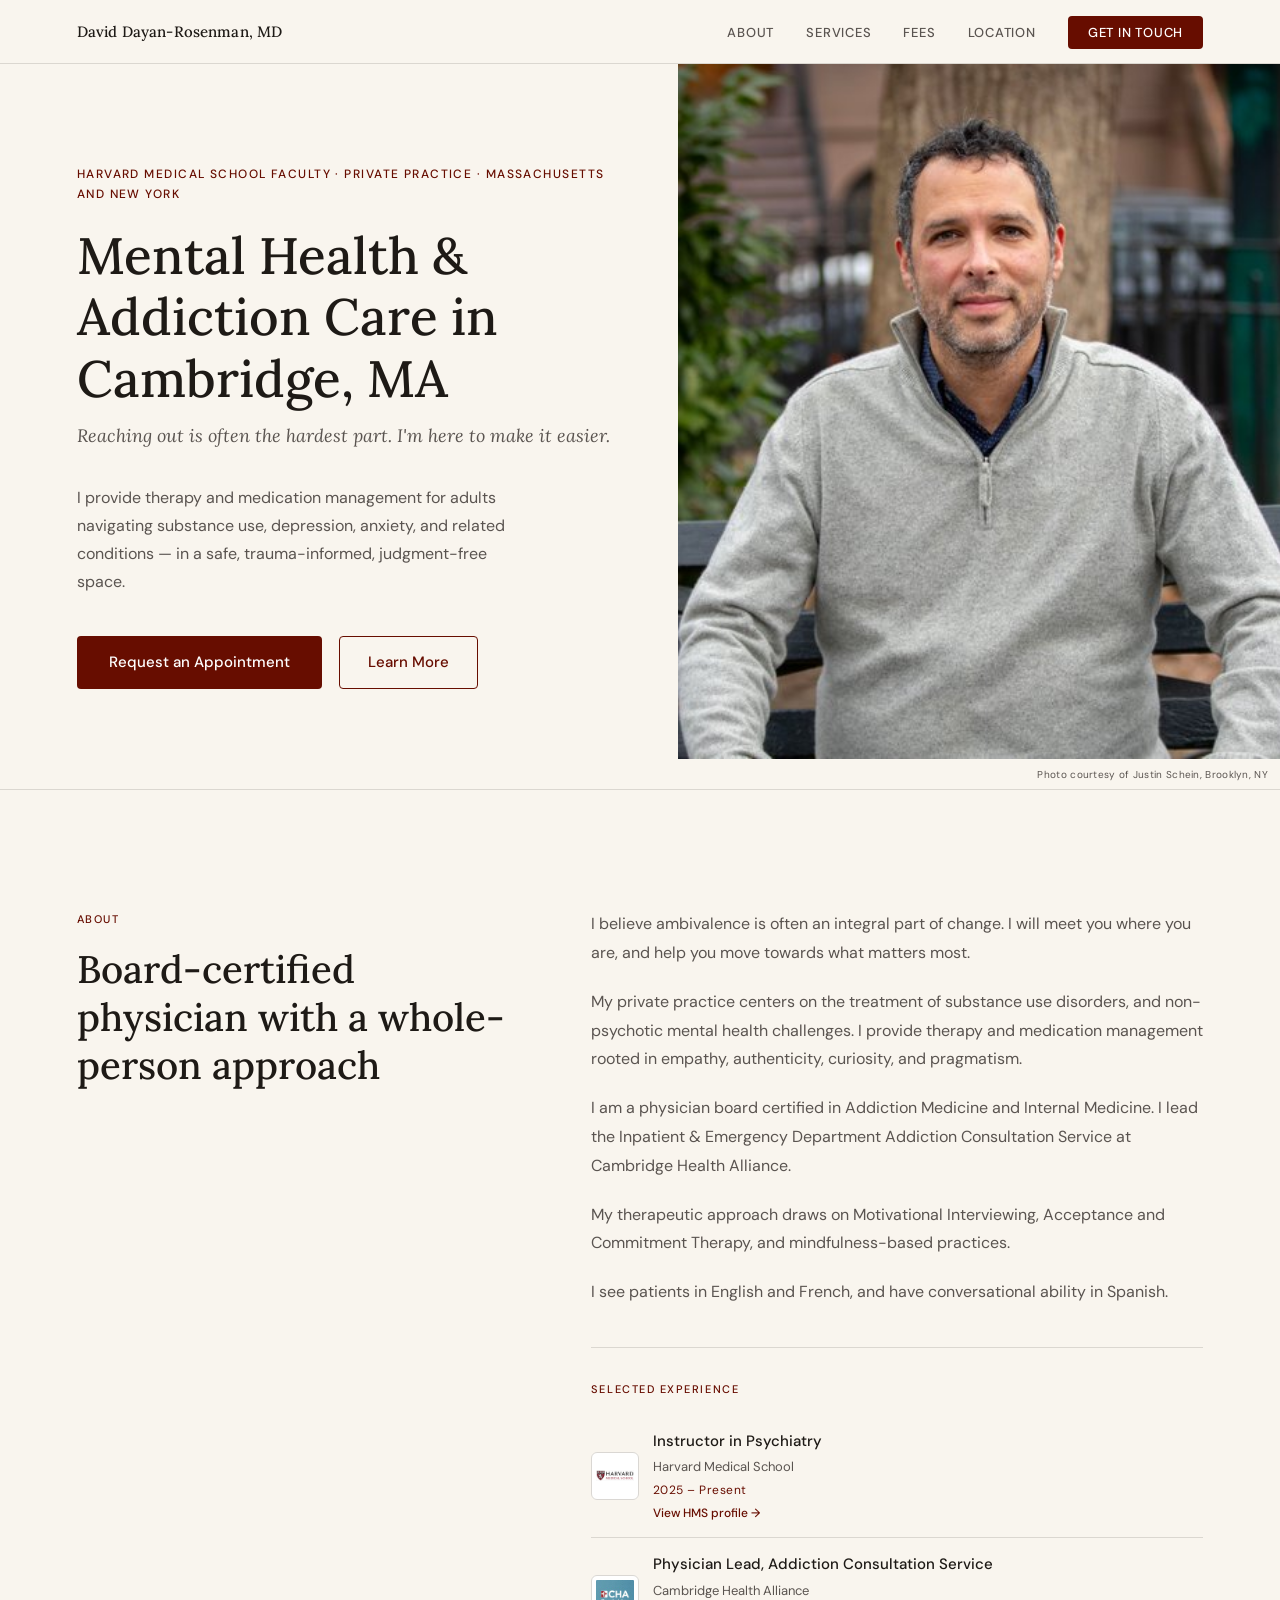
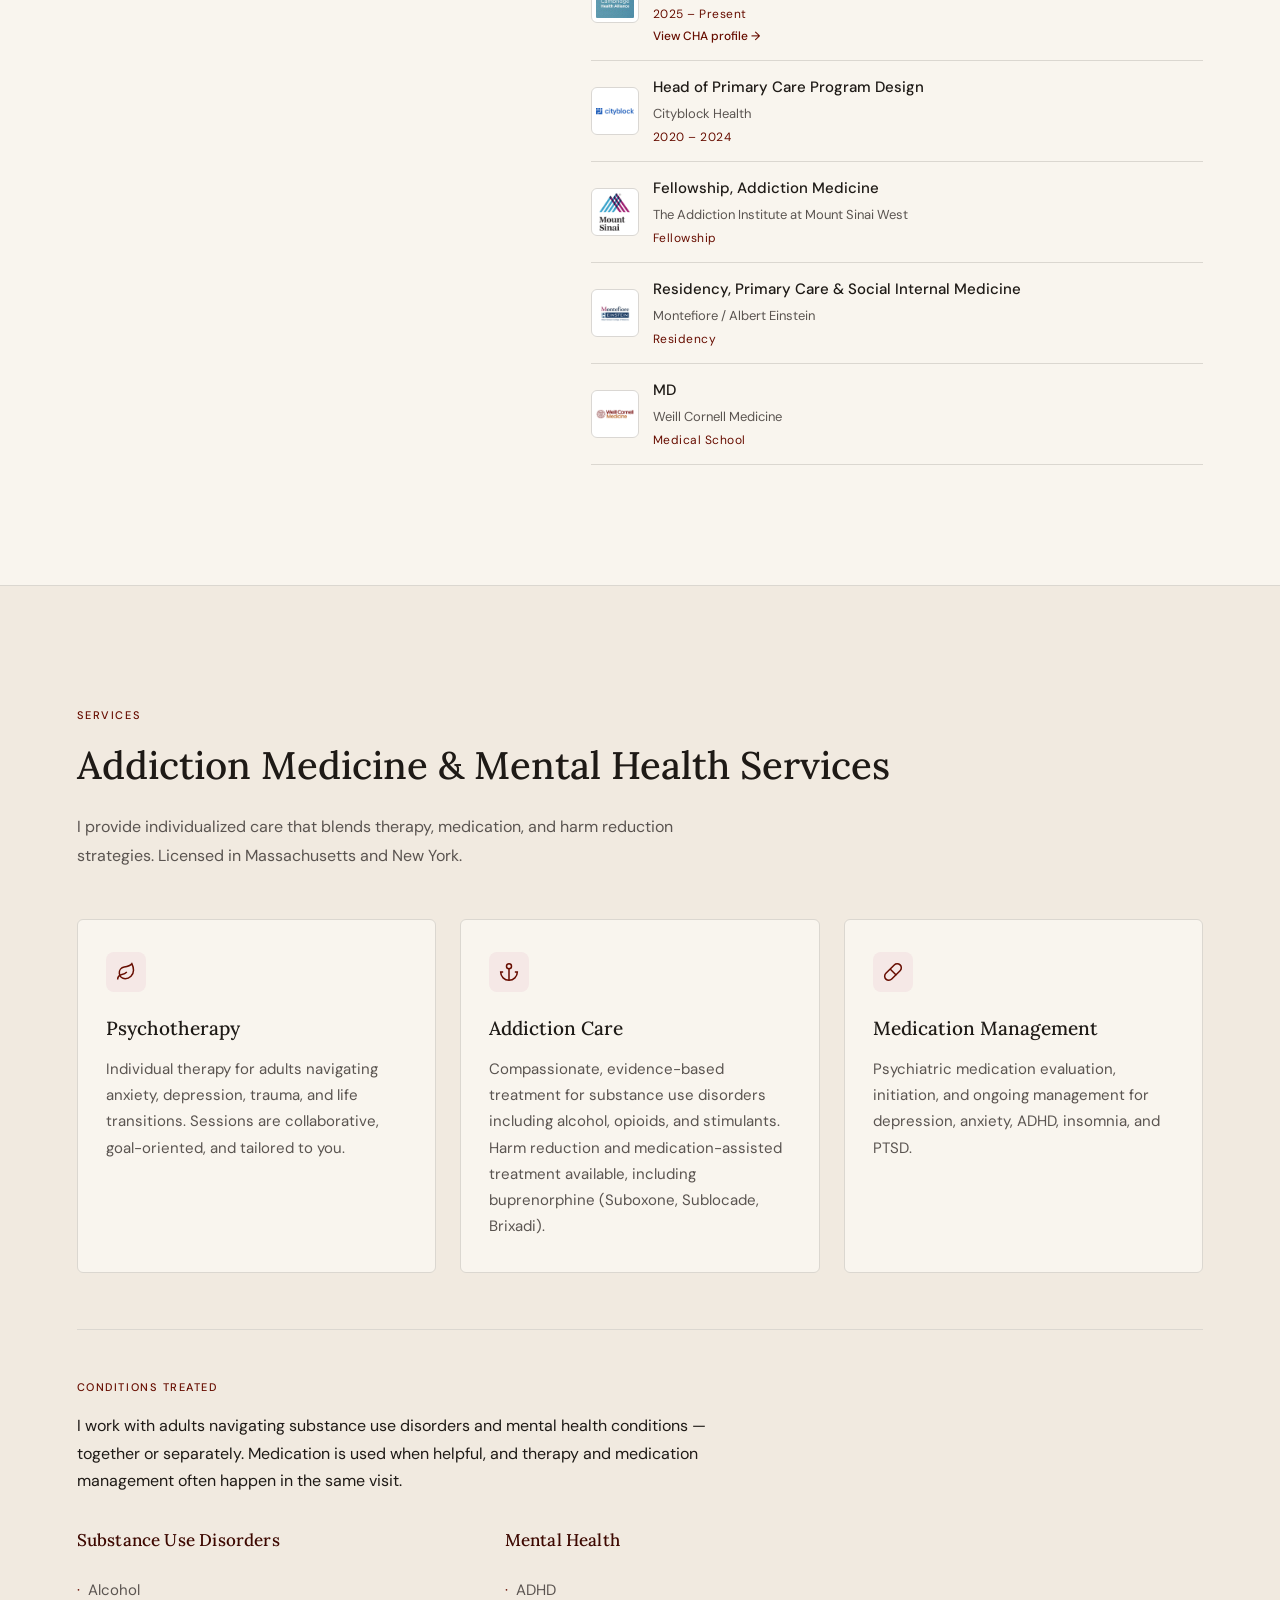
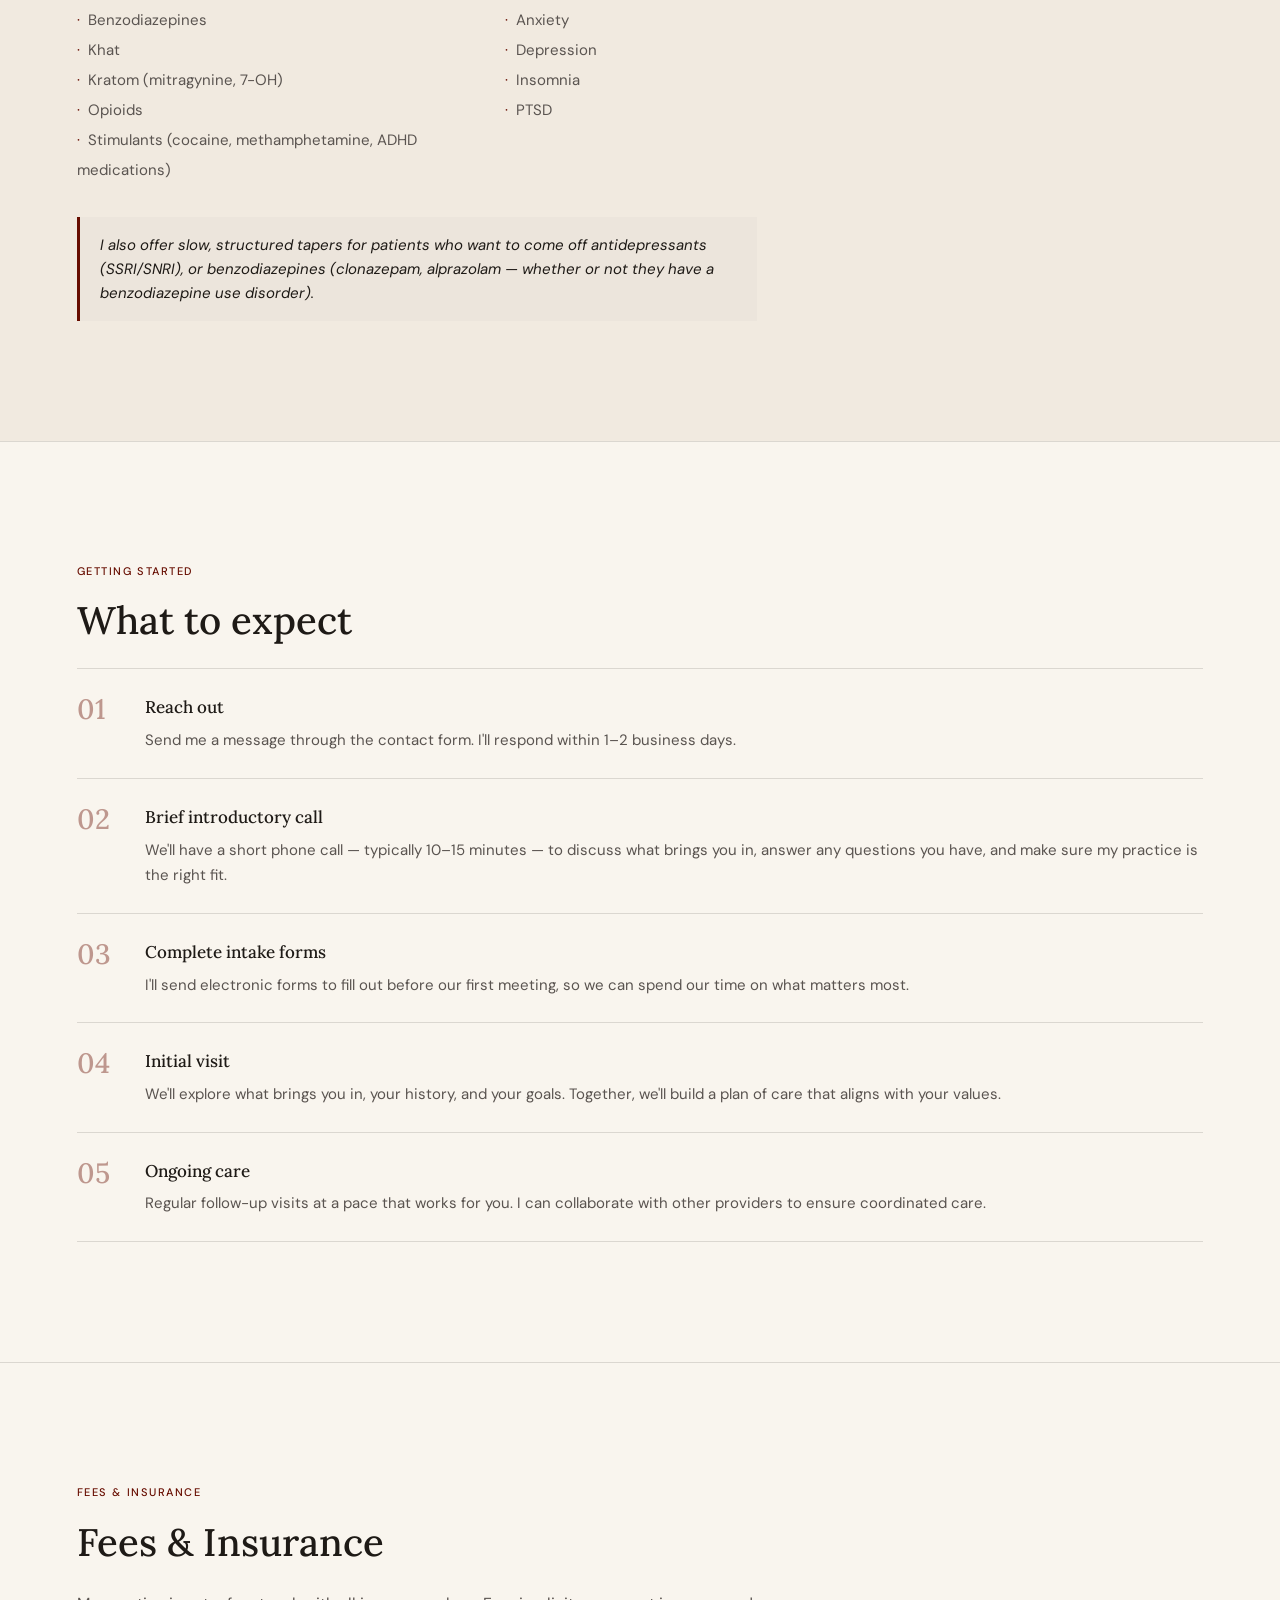
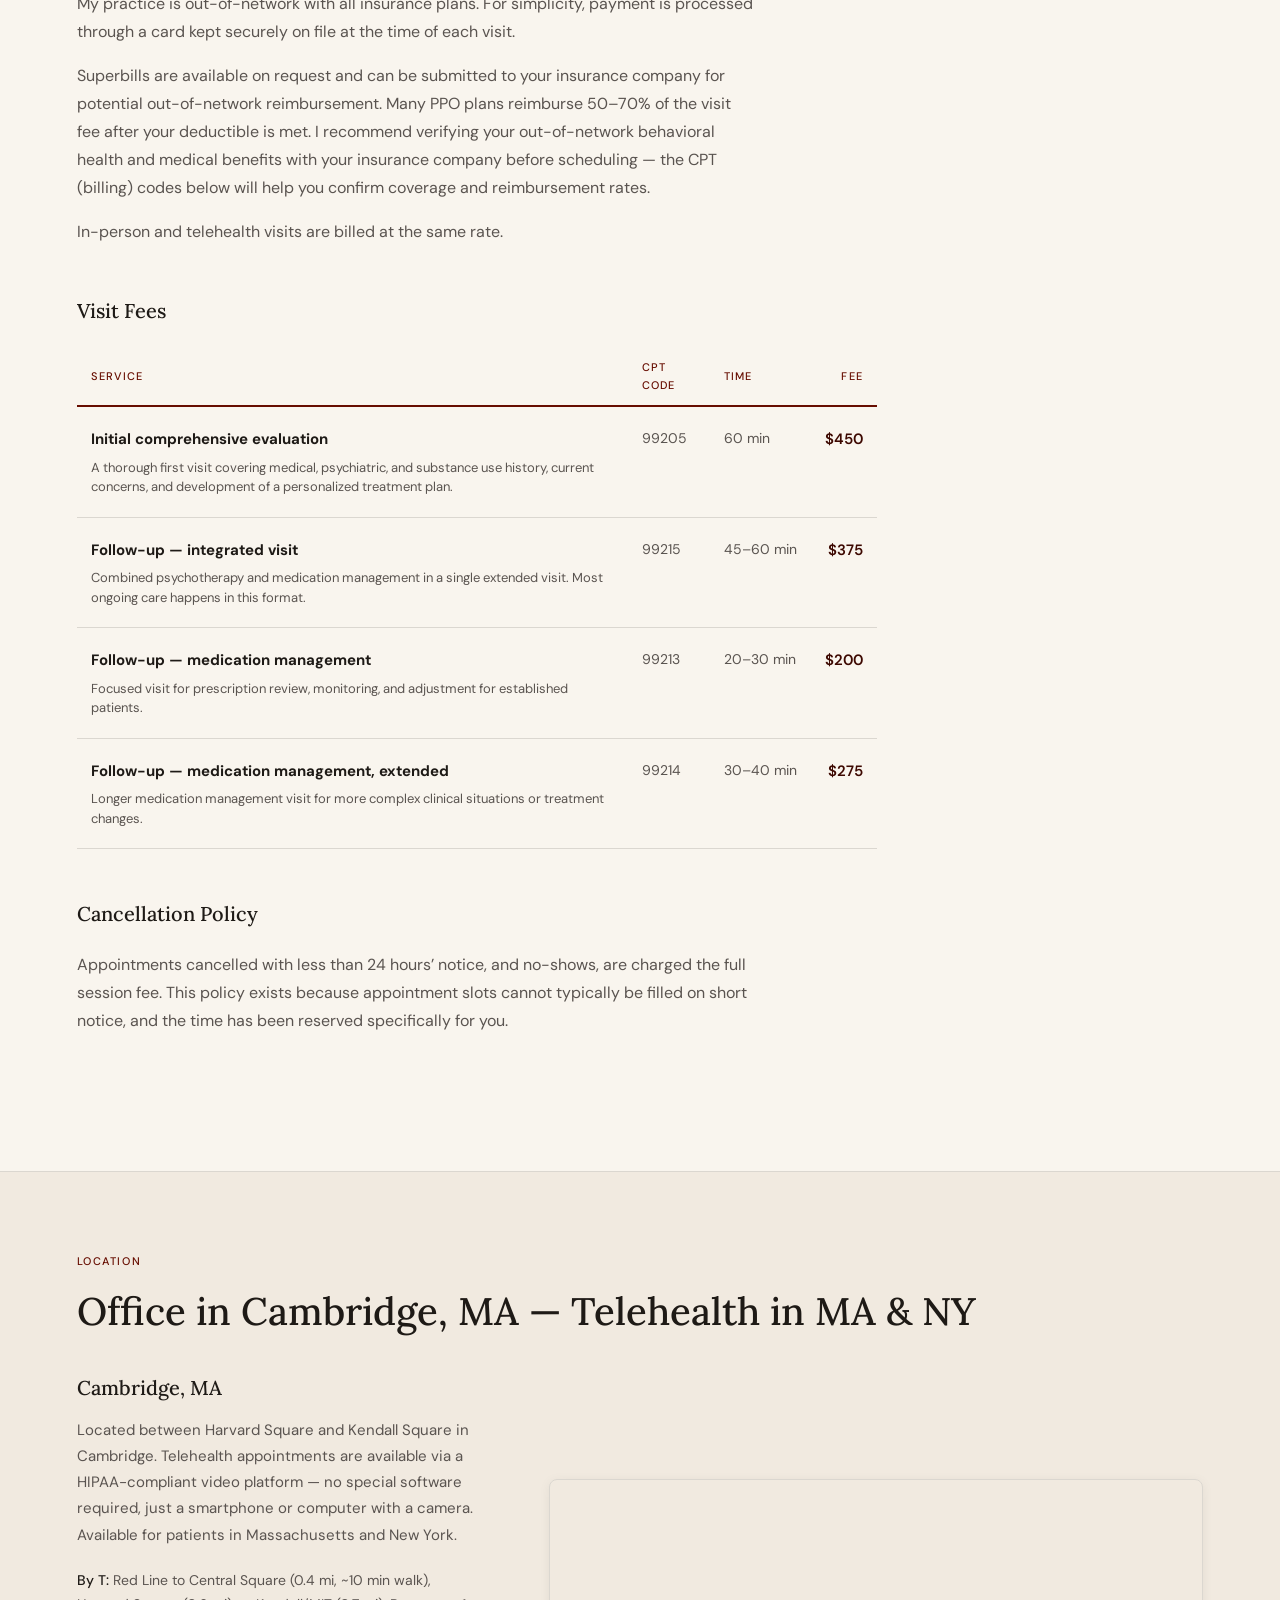
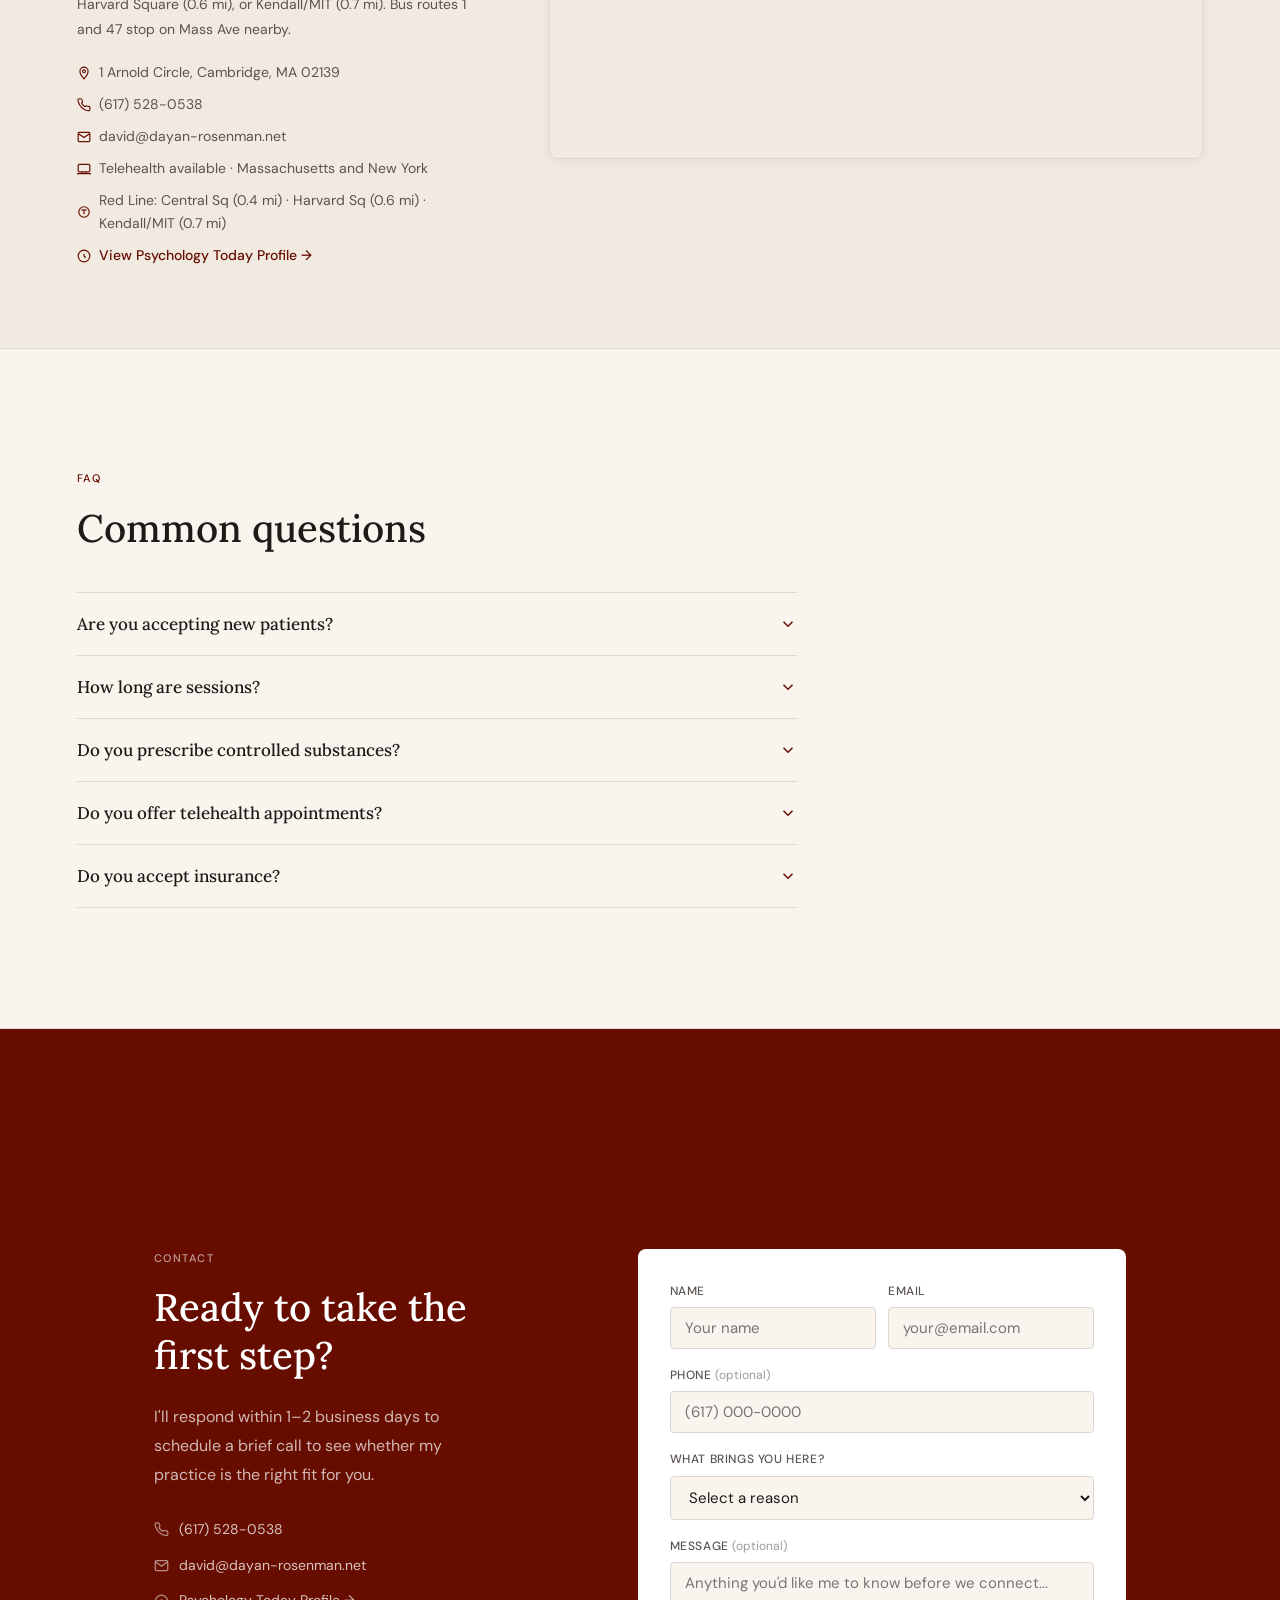
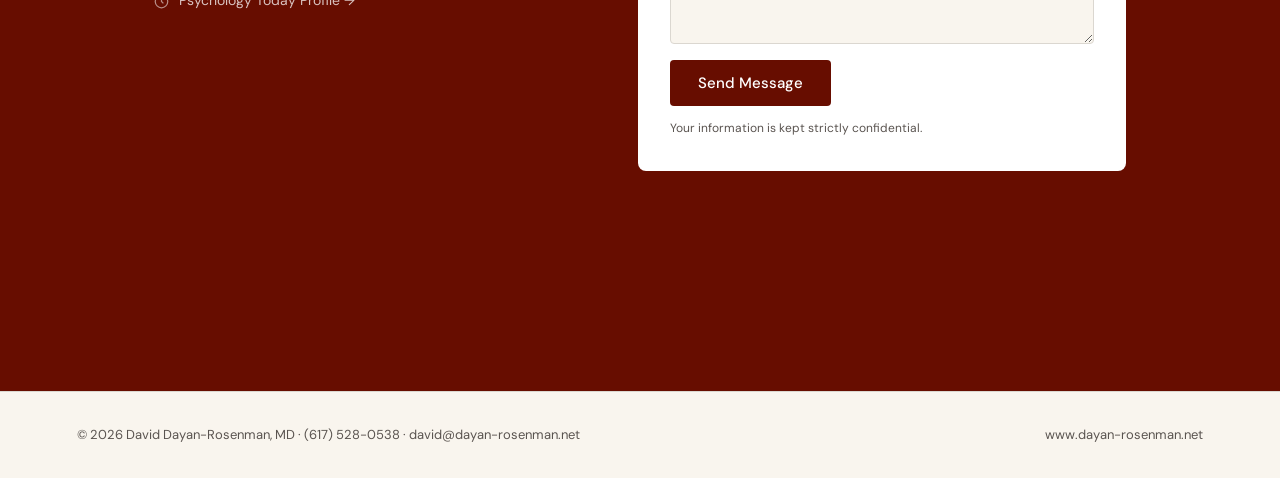
==== commit 7d883860: "Conditions Treated: alphabetize, expand stimulants, broaden taper callout, refine About - Rename "Wh" ====
--- a/index.html
+++ b/index.html
@@ -17,7 +17,9 @@
 <meta property="og:url" content="https://dayan-rosenman.net/">
 <meta property="og:title" content="David Dayan-Rosenman, MD — Mental Health &amp; Addiction Care · Cambridge, MA">
 <meta property="og:description" content="Private practice offering therapy, addiction care, and medication management for adults in Cambridge, MA and via telehealth in MA &amp; NY.">
-<meta property="og:image" content="https://dayan-rosenman.net/uploads/headshot3.jpg">
+<meta property="og:image" content="https://dayan-rosenman.net/uploads/og-image.jpg">
+<meta property="og:image:width" content="1200">
+<meta property="og:image:height" content="630">
 <meta property="og:image:alt" content="Dr. David Dayan-Rosenman, MD">
 <meta property="og:site_name" content="David Dayan-Rosenman, MD">
 <meta property="og:locale" content="en_US">
@@ -26,7 +28,7 @@
 <meta name="twitter:card" content="summary_large_image">
 <meta name="twitter:title" content="David Dayan-Rosenman, MD — Mental Health &amp; Addiction Care · Cambridge, MA">
 <meta name="twitter:description" content="Private practice offering therapy, addiction care, and medication management for adults in Cambridge, MA and via telehealth in MA &amp; NY.">
-<meta name="twitter:image" content="https://dayan-rosenman.net/uploads/headshot3.jpg">
+<meta name="twitter:image" content="https://dayan-rosenman.net/uploads/og-image.jpg">
 <meta name="twitter:image:alt" content="Dr. David Dayan-Rosenman, MD">
 
 <!-- Robots + Author + Geo -->
@@ -155,14 +157,15 @@
   /* HERO */
   .hero {
     display: grid;
-    grid-template-columns: 1fr 300px;
-    gap: clamp(40px, 6vw, 80px);
-    padding: clamp(56px, 8vw, 100px) clamp(24px, 6vw, 80px);
-    align-items: center;
+    grid-template-columns: 1fr 1fr;
+    gap: 0;
+    padding: 0 0 0 clamp(24px, 6vw, 80px);
+    align-items: stretch;
   }
   .hero-text {
     display: flex;
     flex-direction: column;
+    padding: clamp(56px, 8vw, 100px) clamp(20px, 4vw, 60px) clamp(56px, 8vw, 100px) 0;
   }
   .hero-eyebrow {
     font-size: 12px;
@@ -238,19 +241,40 @@
   }
   .btn-secondary:hover { background: var(--accent-light); }
   .hero-photo {
-    width: 300px;
-    height: 300px;
-    border-radius: 6px;
+    display: flex;
+    flex-direction: column;
+    width: 100%;
+    height: 100%;
+    min-height: 520px;
+    border-radius: 0;
+    flex-shrink: 0;
+    border: none;
+  }
+  .hero-photo-img {
+    flex: 1;
     overflow: hidden;
-    flex-shrink: 0;
-    border: 1px solid var(--rule);
-  }
-  .hero-photo img {
+    min-height: 0;
+  }
+  .hero-photo-img img {
     width: 100%;
     height: 100%;
     object-fit: cover;
     object-position: center top;
-  }
+    display: block;
+  }
+  .photo-credit {
+    font-size: 10px;
+    color: var(--ink-light);
+    letter-spacing: 0.03em;
+    text-align: right;
+    padding: 7px 12px 6px;
+    margin: 0;
+  }
+  .photo-credit a {
+    color: var(--ink-light);
+    text-decoration: none;
+  }
+  .photo-credit a:hover { color: var(--accent); }
 
   /* SECTION BASE */
   section {
@@ -394,6 +418,19 @@
     padding-top: 48px;
     border-top: 1px solid var(--rule);
   }
+  .conditions-list {
+    margin-top: 20px;
+    font-size: 15px;
+    color: var(--ink-light);
+    list-style: none;
+    padding: 0;
+    line-height: 2;
+  }
+  .conditions-list li::before {
+    content: '·';
+    color: var(--accent);
+    margin-right: 8px;
+  }
   .conditions-intro {
     max-width: 680px;
     margin: 12px 0 32px;
@@ -489,6 +526,67 @@
     font-size: 13px;
     color: var(--ink-light);
     font-style: italic;
+  }
+
+  /* FEES TABLE SECTION */
+  .fees-intro { max-width: 680px; }
+  .fees-intro p {
+    font-size: 16px;
+    color: var(--ink-light);
+    line-height: 1.75;
+    margin-bottom: 16px;
+  }
+  .fees-h3 {
+    font-family: 'Lora', serif;
+    font-size: 20px;
+    font-weight: 500;
+    color: var(--ink);
+    margin: 48px 0 20px;
+    max-width: 800px;
+  }
+  .fees-table {
+    width: 100%;
+    max-width: 800px;
+    border-collapse: collapse;
+    margin-bottom: 12px;
+  }
+  .fees-table thead th {
+    text-align: left;
+    padding: 10px 14px;
+    border-bottom: 2px solid var(--accent);
+    font-size: 11px;
+    font-weight: 500;
+    letter-spacing: 0.1em;
+    text-transform: uppercase;
+    color: var(--accent);
+  }
+  .fees-table thead th:last-child { text-align: right; }
+  .fees-table tbody td {
+    padding: 20px 14px;
+    border-bottom: 1px solid var(--rule);
+    vertical-align: top;
+    font-size: 15px;
+  }
+  .fees-table tbody td:nth-child(2),
+  .fees-table tbody td:nth-child(3) {
+    white-space: nowrap;
+    font-variant-numeric: tabular-nums;
+    color: var(--ink-light);
+    font-size: 14px;
+  }
+  .fees-table tbody td:last-child {
+    text-align: right;
+    white-space: nowrap;
+    font-weight: 600;
+    font-variant-numeric: tabular-nums;
+    color: var(--accent-dark);
+  }
+  .fee-desc {
+    font-size: 13px;
+    color: var(--ink-light);
+    margin-top: 5px;
+    line-height: 1.5;
+    font-weight: 400;
   }
 
   /* CTA SECTION */
@@ -696,13 +794,23 @@
       gap: 32px;
       padding: 40px 20px;
     }
-    .hero-text { order: 1; }
+    .hero-text { order: 1; padding: 0 !important; }
     .hero-photo {
       order: 2;
-      width: 180px !important;
-      height: 180px !important;
-      margin: 0 auto;
+      width: 100vw !important;
+      margin-left: -20px !important;
+      height: auto !important;
+      min-height: unset !important;
+      border-radius: 0 !important;
     }
+    .hero-photo-img {
+      width: 100%;
+      height: 72vw;
+      max-height: 340px;
+      border-radius: 0;
+      overflow: hidden;
+    }
+    .photo-credit { text-align: center; padding: 6px 20px 0; }
     .hero-desc { font-size: 15px; }
     .btn-secondary { margin-left: 0; margin-top: 10px; display: block; text-align: center; }
     .about-grid { grid-template-columns: 1fr; }
@@ -716,6 +824,14 @@
     section { padding: 48px 20px; }
     .cta-inner { grid-template-columns: 1fr; }
     .form-row { grid-template-columns: 1fr; }
+    .fees-table thead { display: none; }
+    .fees-table, .fees-table tbody, .fees-table tr { display: block; }
+    .fees-table tr { border-bottom: 1px solid var(--rule); padding: 16px 0; }
+    .fees-table tbody td { display: block; border-bottom: none; padding: 2px 0; }
+    .fees-table tbody td:nth-child(2)::before { content: "CPT: "; color: var(--ink-light); }
+    .fees-table tbody td:nth-child(3)::before { content: "Time: "; color: var(--ink-light); }
+    .fees-table tbody td:last-child { text-align: left; margin-top: 6px; }
+    .fees-table tbody td:last-child::before { content: "Fee: "; color: var(--ink-light); font-weight: 400; }
   }
 </style>
 
@@ -774,7 +890,7 @@
         "addressCountry": "US"
       },
       "knowsLanguage": ["en", "fr", "es"],
-      "sameAs": ["https://www.psychologytoday.com/profile/728025"]
+      "sameAs": ["https://www.psychologytoday.com/profile/728025", "https://connects.catalyst.harvard.edu/profiles/display/Person/223341", "https://www.challiance.org/doctors/profile?n=2589"]
     },
     {
       "@type": "MedicalBusiness",
@@ -821,12 +937,12 @@
         {
           "@type": "Question",
           "name": "Are you accepting new patients?",
-          "acceptedAnswer": { "@type": "Answer", "text": "Yes, I am currently accepting new patients." }
+          "acceptedAnswer": { "@type": "Answer", "text": "Yes, I am currently accepting new patients. Telehealth appointments generally have more flexibility. In-person visits at my Cambridge office are available on Fridays — availability is limited and tends to fill quickly." }
         },
         {
           "@type": "Question",
           "name": "How long are sessions?",
-          "acceptedAnswer": { "@type": "Answer", "text": "Sessions are 45 minutes." }
+          "acceptedAnswer": { "@type": "Answer", "text": "Session length depends on the visit type. Initial evaluations are 60 minutes. Follow-up integrated visits combining therapy and medication management are 45-60 minutes. Focused medication management visits are 20-40 minutes." }
         },
         {
           "@type": "Question",
@@ -841,7 +957,7 @@
         {
           "@type": "Question",
           "name": "Do you accept insurance?",
-          "acceptedAnswer": { "@type": "Answer", "text": "I am an out-of-network provider and do not bill insurance directly. I can provide a detailed superbill after each visit, which you can submit to your insurance for potential out-of-network reimbursement. Please reach out for current fee information." }
+          "acceptedAnswer": { "@type": "Answer", "text": "I am out-of-network with all insurance plans and do not bill insurers directly. Superbills are available on request and can be submitted to your insurance for potential out-of-network reimbursement — many PPO plans cover 50-70% of the visit fee after your deductible is met." }
         }
       ]
     },
@@ -876,6 +992,7 @@
   <ul class="nav-links">
     <li><a href="#about">About</a></li>
     <li><a href="#services">Services</a></li>
+    <li><a href="#fees">Fees</a></li>
     <li><a href="#location">Location</a></li>
     <li><a href="#contact" class="nav-cta">Get in Touch</a></li>
   </ul>
@@ -886,6 +1003,7 @@
 <div class="mobile-menu" id="mobile-menu">
   <a href="#about" onclick="closeMenu()">About</a>
   <a href="#services" onclick="closeMenu()">Services</a>
+  <a href="#fees" onclick="closeMenu()">Fees</a>
   <a href="#location" onclick="closeMenu()">Location</a>
   <a href="#contact" onclick="closeMenu()">Get in Touch</a>
 </div>
@@ -893,22 +1011,26 @@
 <!-- HERO -->
 <div class="hero">
   <div class="hero-text">
-    <div class="hero-eyebrow">Harvard Medical School Faculty · Private Practice · MA &amp; NY</div>
+    <div class="hero-eyebrow">Harvard Medical School Faculty · Private Practice · Massachusetts and New York</div>
     <h1 class="hero-title">Mental Health &amp; Addiction Care in Cambridge, MA</h1>
     <p class="hero-subtitle">Reaching out is often the hardest part. I'm here to make it easier.</p>
     <p class="hero-desc">I provide therapy and medication management for adults navigating substance use, depression, anxiety, and related conditions — in a safe, trauma-informed, judgment-free space.</p>
-    <div class="hero-badges">
-      <span class="badge">Addiction Medicine</span>
-      <span class="badge">Mental Health</span>
-      <span class="badge">HMS Faculty</span>
-    </div>
     <div>
       <a href="#contact" class="btn-primary">Request an Appointment</a>
       <a href="#services" class="btn-secondary">Learn More</a>
     </div>
   </div>
   <div class="hero-photo">
-    <img src="uploads/headshot3.jpg" alt="Dr. David Dayan-Rosenman, Addiction Medicine and Mental Health physician in Cambridge MA" width="400" height="400" fetchpriority="high">
+    <div class="hero-photo-img">
+      <img
+        src="uploads/headshot-1000w.jpg"
+        srcset="uploads/headshot-500w.jpg 500w, uploads/headshot-1000w.jpg 1000w, uploads/headshot-1600w.jpg 1600w"
+        sizes="(max-width: 768px) 100vw, 38vw"
+        width="1000" height="1000"
+        alt="Dr. David Dayan-Rosenman, Addiction Medicine and Mental Health physician in Cambridge MA"
+        fetchpriority="high">
+    </div>
+    <p class="photo-credit">Photo courtesy of <a href="https://www.shadowboxfilms.com/justin-schein" target="_blank" rel="noopener">Justin Schein</a>, Brooklyn, NY</p>
   </div>
 </div>
 
@@ -923,7 +1045,7 @@
     </div>
     <div>
       <p class="section-body" style="margin-bottom:20px">I believe ambivalence is often an integral part of change. I will meet you where you are, and help you move towards what matters most.</p>
-      <p class="section-body" style="margin-bottom:20px">My private practice centers on the treatment of substance use disorders, depression, and anxiety. I provide therapy and medication management rooted in empathy, authenticity, curiosity, and pragmatism.</p>
+      <p class="section-body" style="margin-bottom:20px">My private practice centers on the treatment of substance use disorders, and non-psychotic mental health challenges. I provide therapy and medication management rooted in empathy, authenticity, curiosity, and pragmatism.</p>
       <p class="section-body" style="margin-bottom:20px">I am a physician board certified in Addiction Medicine and Internal Medicine. I lead the Inpatient &amp; Emergency Department Addiction Consultation Service at Cambridge Health Alliance.</p>
       <p class="section-body" style="margin-bottom:20px">My therapeutic approach draws on Motivational Interviewing, Acceptance and Commitment Therapy, and mindfulness-based practices.</p>
       <p class="section-body">I see patients in English and French, and have conversational ability in Spanish.</p>
@@ -938,6 +1060,7 @@
                 <span class="cred-title">Instructor in Psychiatry</span>
                 <span class="cred-org">Harvard Medical School</span>
                 <span class="cred-date">2025 – Present</span>
+                <a href="https://connects.catalyst.harvard.edu/profiles/display/Person/223341" target="_blank" rel="noopener" style="font-size:12px; color:var(--accent); text-decoration:none; font-weight:500;">View HMS profile →</a>
               </div>
             </div>
           </li>
@@ -948,6 +1071,7 @@
                 <span class="cred-title">Physician Lead, Addiction Consultation Service</span>
                 <span class="cred-org">Cambridge Health Alliance</span>
                 <span class="cred-date">2025 – Present</span>
+                <a href="https://www.challiance.org/doctors/profile?n=2589" target="_blank" rel="noopener" style="font-size:12px; color:var(--accent); text-decoration:none; font-weight:500;">View CHA profile →</a>
               </div>
             </div>
           </li>
@@ -1016,7 +1140,6 @@
     </div>
     <div class="service-card">
       <div class="service-icon">
-        <!-- Anchor: stability, grounding -->
         <svg viewBox="0 0 24 24"><circle cx="12" cy="5" r="3"/><line x1="12" y1="22" x2="12" y2="8"/><path d="M5 12H2a10 10 0 0 0 20 0h-3"/></svg>
       </div>
       <div class="service-title">Addiction Care</div>
@@ -1033,7 +1156,7 @@
   </div>
 
   <div class="conditions-wrap">
-    <div class="section-label">What I Treat</div>
+    <div class="section-label">Conditions Treated</div>
     <p class="conditions-intro">I work with adults navigating substance use disorders and mental health conditions — together or separately. Medication is used when helpful, and therapy and medication management often happen in the same visit.</p>
 
     <div class="conditions-grid">
@@ -1041,33 +1164,33 @@
         <h3 class="conditions-group-title">Substance Use Disorders</h3>
         <ul class="conditions-list">
           <li>Alcohol</li>
+          <li>Benzodiazepines</li>
+          <li>Khat</li>
+          <li>Kratom (mitragynine, 7-OH)</li>
           <li>Opioids</li>
-          <li>Stimulants</li>
-          <li>Benzodiazepines</li>
-          <li>Kratom (mitragynine, 7-OH)</li>
-          <li>Khat</li>
+          <li>Stimulants (cocaine, methamphetamine, ADHD medications)</li>
         </ul>
       </div>
       <div class="conditions-group">
         <h3 class="conditions-group-title">Mental Health</h3>
         <ul class="conditions-list">
+          <li>ADHD</li>
+          <li>Anxiety</li>
           <li>Depression</li>
-          <li>Anxiety</li>
+          <li>Insomnia</li>
           <li>PTSD</li>
-          <li>ADHD</li>
-          <li>Insomnia</li>
         </ul>
       </div>
     </div>
 
-    <p class="conditions-callout">I also offer slow, structured tapers for patients who want to come off benzodiazepines or antidepressants — with or without a use disorder.</p>
+    <p class="conditions-callout">I also offer slow, structured tapers for patients who want to come off antidepressants (SSRI/SNRI), or benzodiazepines (clonazepam, alprazolam — whether or not they have a benzodiazepine use disorder).</p>
   </div>
 </section>
 
 <hr class="rule">
 
-<!-- WHAT TO EXPECT + FEES -->
-<section id="fees">
+<!-- WHAT TO EXPECT -->
+<section id="expect">
   <div class="section-label">Getting Started</div>
   <h2 class="section-title">What to expect</h2>
   <div class="expect-steps">
@@ -1075,30 +1198,103 @@
       <div class="step-num">01</div>
       <div class="step-content">
         <h4>Reach out</h4>
-        <p>Send me a message through the contact form. I'll respond within 1–2 business days to schedule a brief call.</p>
+        <p>Send me a message through the contact form. I'll respond within 1–2 business days.</p>
       </div>
     </div>
     <div class="step">
       <div class="step-num">02</div>
+      <div class="step-content">
+        <h4>Brief introductory call</h4>
+        <p>We'll have a short phone call — typically 10–15 minutes — to discuss what brings you in, answer any questions you have, and make sure my practice is the right fit.</p>
+      </div>
+    </div>
+    <div class="step">
+      <div class="step-num">03</div>
       <div class="step-content">
         <h4>Complete intake forms</h4>
         <p>I'll send electronic forms to fill out before our first meeting, so we can spend our time on what matters most.</p>
       </div>
     </div>
     <div class="step">
-      <div class="step-num">03</div>
+      <div class="step-num">04</div>
       <div class="step-content">
         <h4>Initial visit</h4>
         <p>We'll explore what brings you in, your history, and your goals. Together, we'll build a plan of care that aligns with your values.</p>
       </div>
     </div>
     <div class="step">
-      <div class="step-num">04</div>
+      <div class="step-num">05</div>
       <div class="step-content">
         <h4>Ongoing care</h4>
         <p>Regular follow-up visits at a pace that works for you. I can collaborate with other providers to ensure coordinated care.</p>
       </div>
     </div>
+  </div>
+</section>
+
+<hr class="rule">
+
+<!-- FEES -->
+<section id="fees">
+  <div class="section-label">Fees &amp; Insurance</div>
+  <h2 class="section-title">Fees &amp; Insurance</h2>
+  <div class="fees-intro">
+    <p>My practice is out-of-network with all insurance plans. For simplicity, payment is processed through a card kept securely on file at the time of each visit.</p>
+    <p>Superbills are available on request and can be submitted to your insurance company for potential out-of-network reimbursement. Many PPO plans reimburse 50&ndash;70% of the visit fee after your deductible is met. I recommend verifying your out-of-network behavioral health and medical benefits with your insurance company before scheduling &mdash; the CPT (billing) codes below will help you confirm coverage and reimbursement rates.</p>
+    <p>In-person and telehealth visits are billed at the same rate.</p>
+  </div>
+  <h3 class="fees-h3">Visit Fees</h3>
+  <table class="fees-table">
+    <thead>
+      <tr>
+        <th>Service</th>
+        <th>CPT Code</th>
+        <th>Time</th>
+        <th>Fee</th>
+      </tr>
+    </thead>
+    <tbody>
+      <tr>
+        <td>
+          <strong>Initial comprehensive evaluation</strong>
+          <div class="fee-desc">A thorough first visit covering medical, psychiatric, and substance use history, current concerns, and development of a personalized treatment plan.</div>
+        </td>
+        <td>99205</td>
+        <td>60 min</td>
+        <td>$450</td>
+      </tr>
+      <tr>
+        <td>
+          <strong>Follow-up &mdash; integrated visit</strong>
+          <div class="fee-desc">Combined psychotherapy and medication management in a single extended visit. Most ongoing care happens in this format.</div>
+        </td>
+        <td>99215</td>
+        <td>45&ndash;60 min</td>
+        <td>$375</td>
+      </tr>
+      <tr>
+        <td>
+          <strong>Follow-up &mdash; medication management</strong>
+          <div class="fee-desc">Focused visit for prescription review, monitoring, and adjustment for established patients.</div>
+        </td>
+        <td>99213</td>
+        <td>20&ndash;30 min</td>
+        <td>$200</td>
+      </tr>
+      <tr>
+        <td>
+          <strong>Follow-up &mdash; medication management, extended</strong>
+          <div class="fee-desc">Longer medication management visit for more complex clinical situations or treatment changes.</div>
+        </td>
+        <td>99214</td>
+        <td>30&ndash;40 min</td>
+        <td>$275</td>
+      </tr>
+    </tbody>
+  </table>
+  <h3 class="fees-h3">Cancellation Policy</h3>
+  <div class="fees-intro">
+    <p>Appointments cancelled with less than 24 hours&rsquo; notice, and no-shows, are charged the full session fee. This policy exists because appointment slots cannot typically be filled on short notice, and the time has been reserved specifically for you.</p>
   </div>
 </section>
 
@@ -1127,11 +1323,11 @@
           <a href="mailto:david@dayan-rosenman.net" style="color: inherit; text-decoration: none;">david@dayan-rosenman.net</a>
         </span>
         <span>
-          <svg viewBox="0 0 24 24"><rect x="3" y="4" width="18" height="18" rx="2"/><path d="M16 2v4M8 2v4M3 10h18"/></svg>
-          Telehealth available · MA &amp; NY
+          <svg viewBox="0 0 24 24"><rect x="2" y="4" width="20" height="13" rx="2"/><path d="M0 20h24M9 17v3M15 17v3"/></svg>
+          Telehealth available · Massachusetts and New York
         </span>
         <span>
-          <svg viewBox="0 0 24 24"><circle cx="12" cy="12" r="3"/><path d="M12 2v3M12 19v3M4.22 4.22l2.12 2.12M17.66 17.66l2.12 2.12M2 12h3M19 12h3M4.22 19.78l2.12-2.12M17.66 6.34l2.12-2.12"/></svg>
+          <svg viewBox="0 0 24 24"><circle cx="12" cy="12" r="9"/><line x1="7.5" y1="8.5" x2="16.5" y2="8.5"/><line x1="12" y1="8.5" x2="12" y2="16"/></svg>
           Red Line: Central Sq (0.4 mi) · Harvard Sq (0.6 mi) · Kendall/MIT (0.7 mi)
         </span>
         <span>
@@ -1142,7 +1338,7 @@
     </div>
     <div class="map-wrap">
       <iframe
-        src="https://www.google.com/maps/embed?pb=!1m18!1m12!1m3!1d2947.0!2d-71.1284!3d42.3736!2m3!1f0!2f0!3f0!3m2!1i1024!2i768!4f13.1!3m3!1m2!1s0x89e3775b5f77b6a7%3A0x0!2s1+Arnold+Cir%2C+Cambridge%2C+MA+02138!5e0!3m2!1sen!2sus!4v1"
+        src="https://www.google.com/maps/embed?pb=!1m18!1m12!1m3!1d2947.0!2d-71.1284!3d42.3736!2m3!1f0!2f0!3f0!3m2!1i1024!2i768!4f13.1!3m3!1m2!1s0x89e3775b5f77b6a7%3A0x0!2s1+Arnold+Cir%2C+Cambridge%2C+MA+02139!5e0!3m2!1sen!2sus!4v1"
         allowfullscreen=""
         loading="lazy"
         referrerpolicy="no-referrer-when-downgrade"
@@ -1164,14 +1360,14 @@
         Are you accepting new patients?
         <svg viewBox="0 0 24 24" width="18" height="18" fill="none" stroke="currentColor" stroke-width="2"><polyline points="6 9 12 15 18 9"/></svg>
       </button>
-      <div class="faq-a">Yes, I am currently accepting new patients.</div>
+      <div class="faq-a">Yes, I am currently accepting new patients. Telehealth appointments generally have more flexibility. In-person visits at my Cambridge office are available on Fridays — availability is limited and tends to fill quickly, so I encourage reaching out sooner rather than later.</div>
     </div>
     <div class="faq-item">
       <button class="faq-q" onclick="toggleFaq(this)" aria-expanded="false">
         How long are sessions?
         <svg viewBox="0 0 24 24" width="18" height="18" fill="none" stroke="currentColor" stroke-width="2"><polyline points="6 9 12 15 18 9"/></svg>
       </button>
-      <div class="faq-a">Sessions are 45 minutes.</div>
+      <div class="faq-a">Session length depends on the visit type. Initial evaluations are 60 minutes. Follow-up integrated visits — combining therapy and medication management — are 45–60 minutes. Focused medication management visits are 20–40 minutes. See the <a href="#fees">Fees section</a> for a full breakdown.</div>
     </div>
     <div class="faq-item">
       <button class="faq-q" onclick="toggleFaq(this)" aria-expanded="false">
@@ -1192,7 +1388,7 @@
         Do you accept insurance?
         <svg viewBox="0 0 24 24" width="18" height="18" fill="none" stroke="currentColor" stroke-width="2"><polyline points="6 9 12 15 18 9"/></svg>
       </button>
-      <div class="faq-a">I am an out-of-network provider and do not bill insurance directly. I can provide a detailed superbill after each visit, which you can submit to your insurance for potential out-of-network reimbursement. Please reach out for current fee information.</div>
+      <div class="faq-a">I am out-of-network with all insurance plans and do not bill insurers directly. Superbills are available on request and can be submitted to your insurance for potential out-of-network reimbursement — many PPO plans cover 50&ndash;70% of the visit fee after your deductible is met. Current fees and CPT codes are listed in the <a href="#fees">Fees &amp; Insurance section</a>.</div>
     </div>
   </div>
 </section>
@@ -1205,7 +1401,7 @@
     <div class="cta-left">
       <div class="section-label" style="color:rgba(255,255,255,0.6)">Contact</div>
       <h2 class="section-title" style="color:white; max-width:380px">Ready to take the first step?</h2>
-      <p class="section-body" style="color:rgba(255,255,255,0.7); max-width:340px; margin-bottom:28px">I'll respond within 1–2 business days.</p>
+      <p class="section-body" style="color:rgba(255,255,255,0.7); max-width:340px; margin-bottom:28px">I'll respond within 1–2 business days to schedule a brief call to see whether my practice is the right fit for you.</p>
       <div class="cta-contact-list">
         <a href="tel:6175280538" class="cta-link">
           <svg viewBox="0 0 24 24" width="15" height="15" fill="none" stroke="currentColor" stroke-width="2"><path d="M22 16.92v3a2 2 0 0 1-2.18 2 19.79 19.79 0 0 1-8.63-3.07A19.5 19.5 0 0 1 4.69 12 19.79 19.79 0 0 1 1.61 3.41 2 2 0 0 1 3.6 1.22h3a2 2 0 0 1 2 1.72 12.84 12.84 0 0 0 .7 2.81 2 2 0 0 1-.45 2.11L7.91 8.91a16 16 0 0 0 6 6l.86-.86a2 2 0 0 1 2.11-.45 12.84 12.84 0 0 0 2.81.7A2 2 0 0 1 22 16.92z"/></svg>
@@ -1267,7 +1463,7 @@
 <!-- FOOTER -->
 <footer>
   <span>© 2026 David Dayan-Rosenman, MD · <a href="tel:6175280538">(617) 528-0538</a> · <a href="mailto:david@dayan-rosenman.net">david@dayan-rosenman.net</a></span>
-  <span>dayan-rosenman.net</span>
+  <span>www.dayan-rosenman.net</span>
 </footer>
 
 <script>
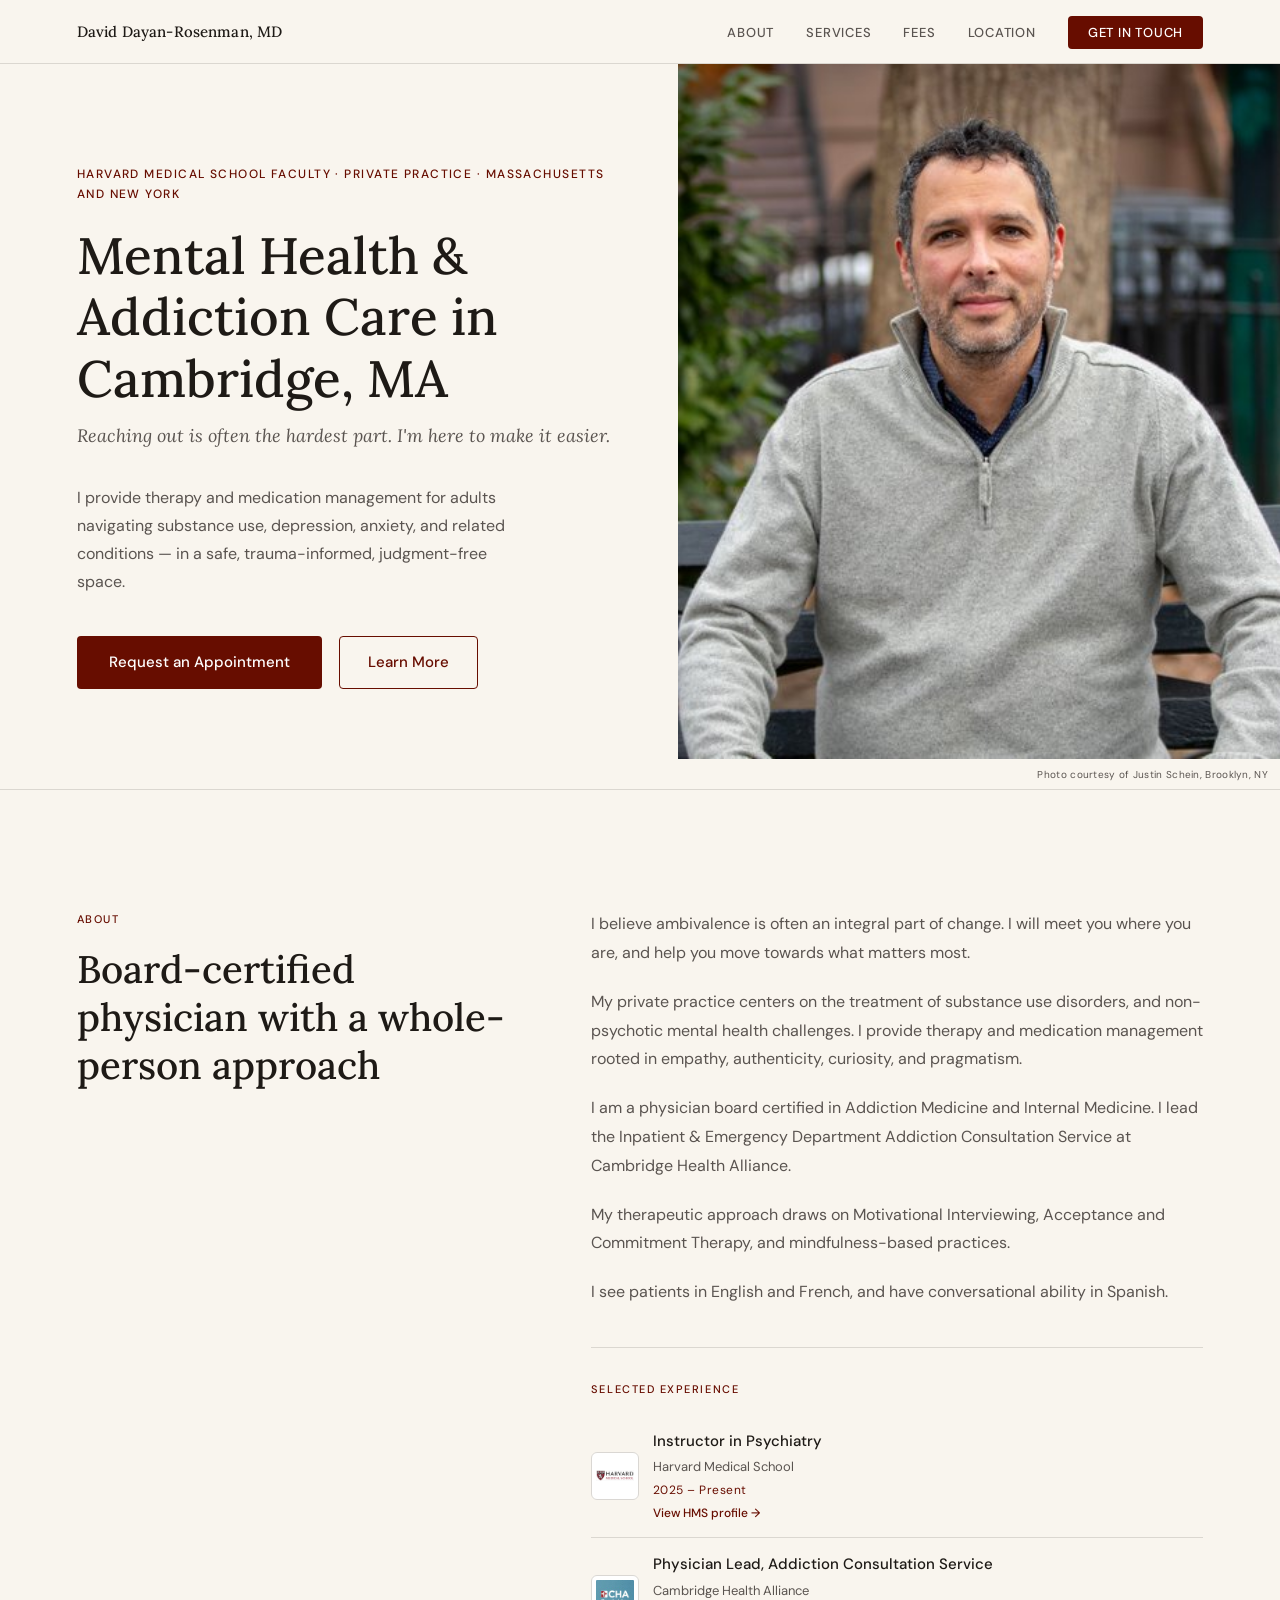
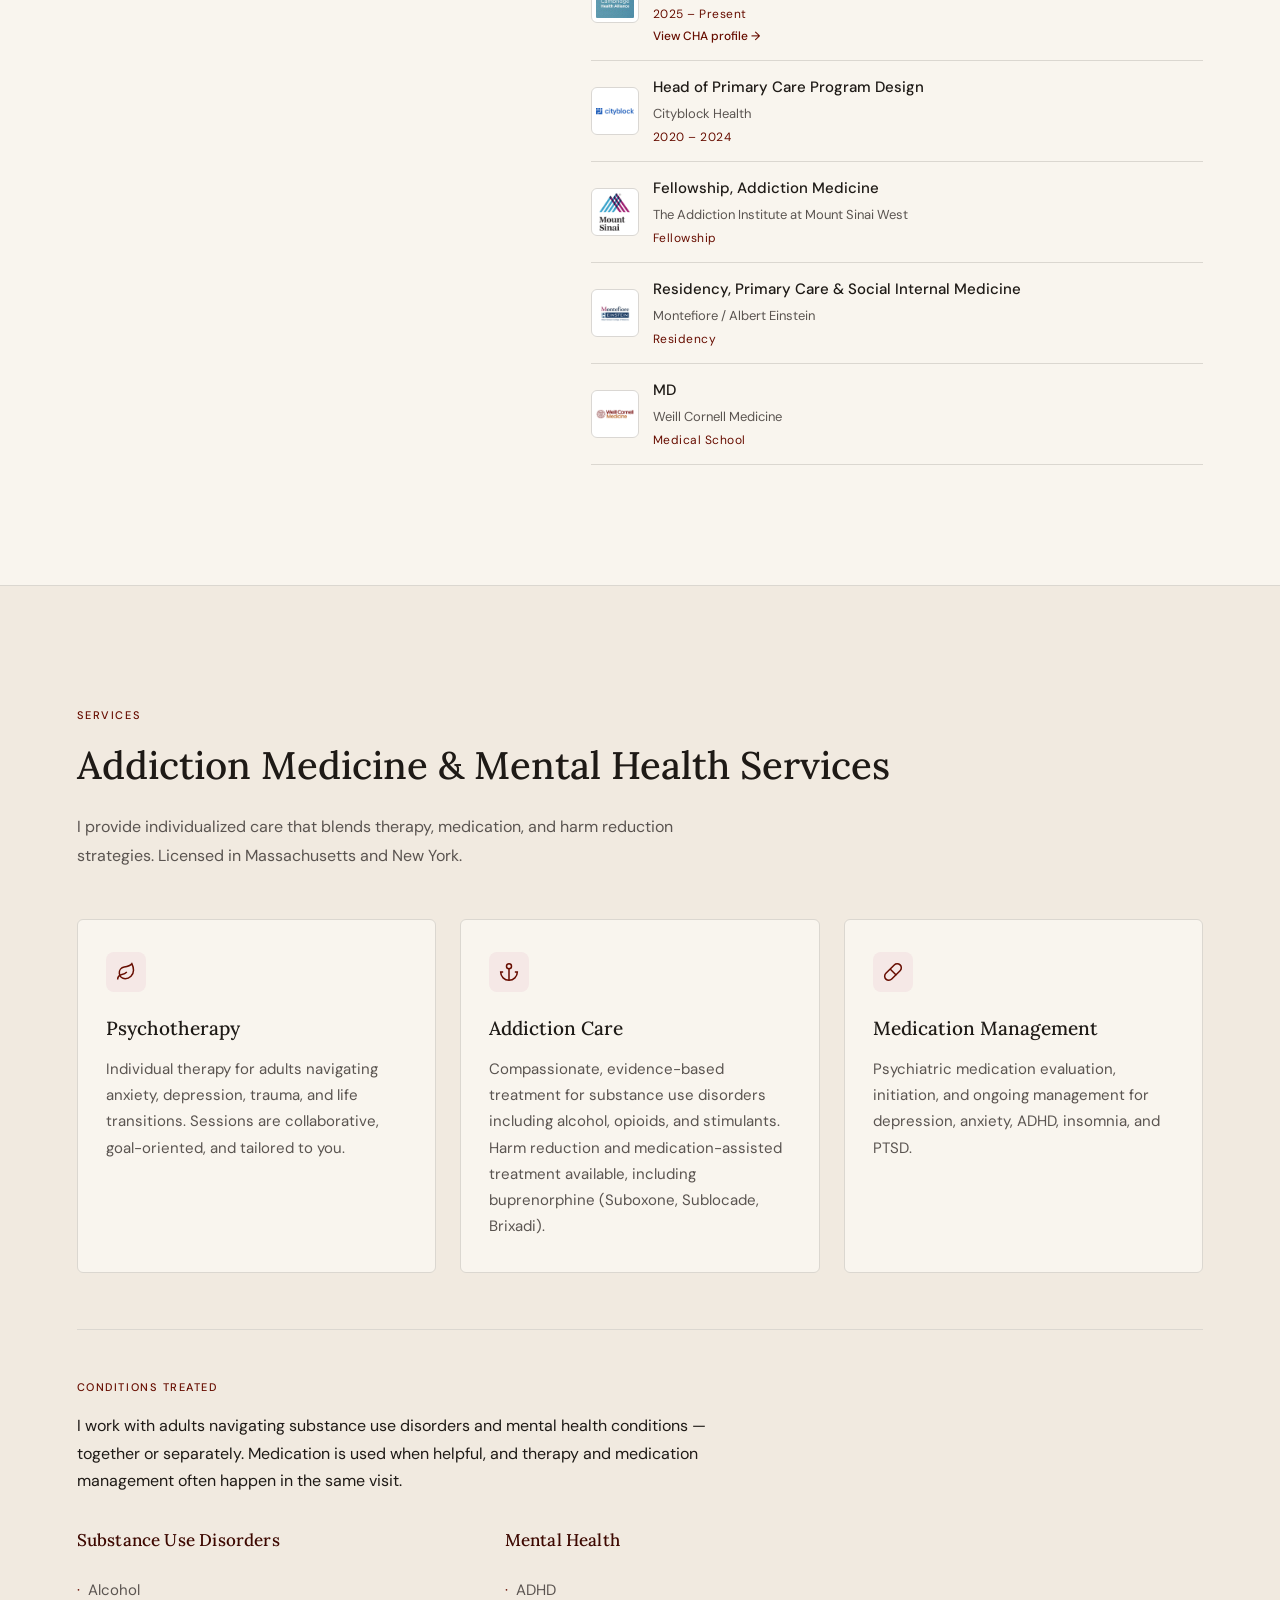
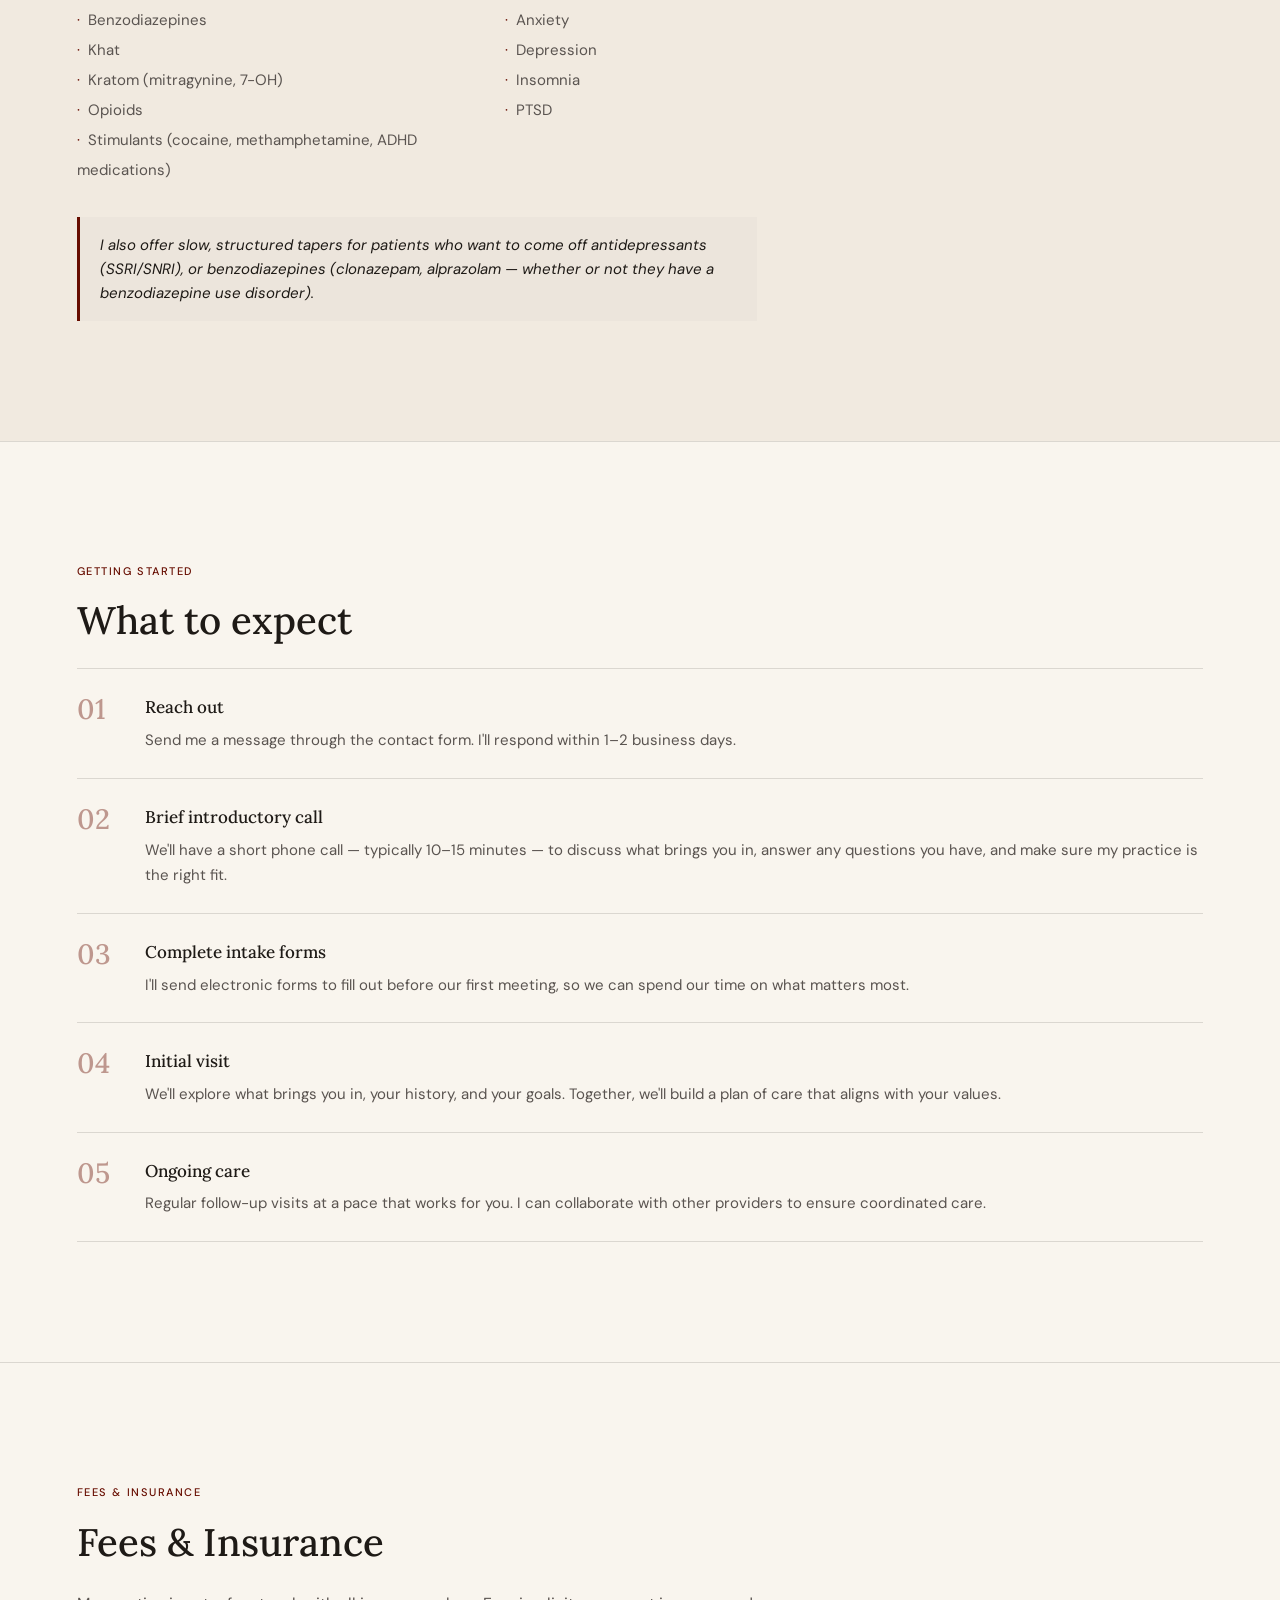
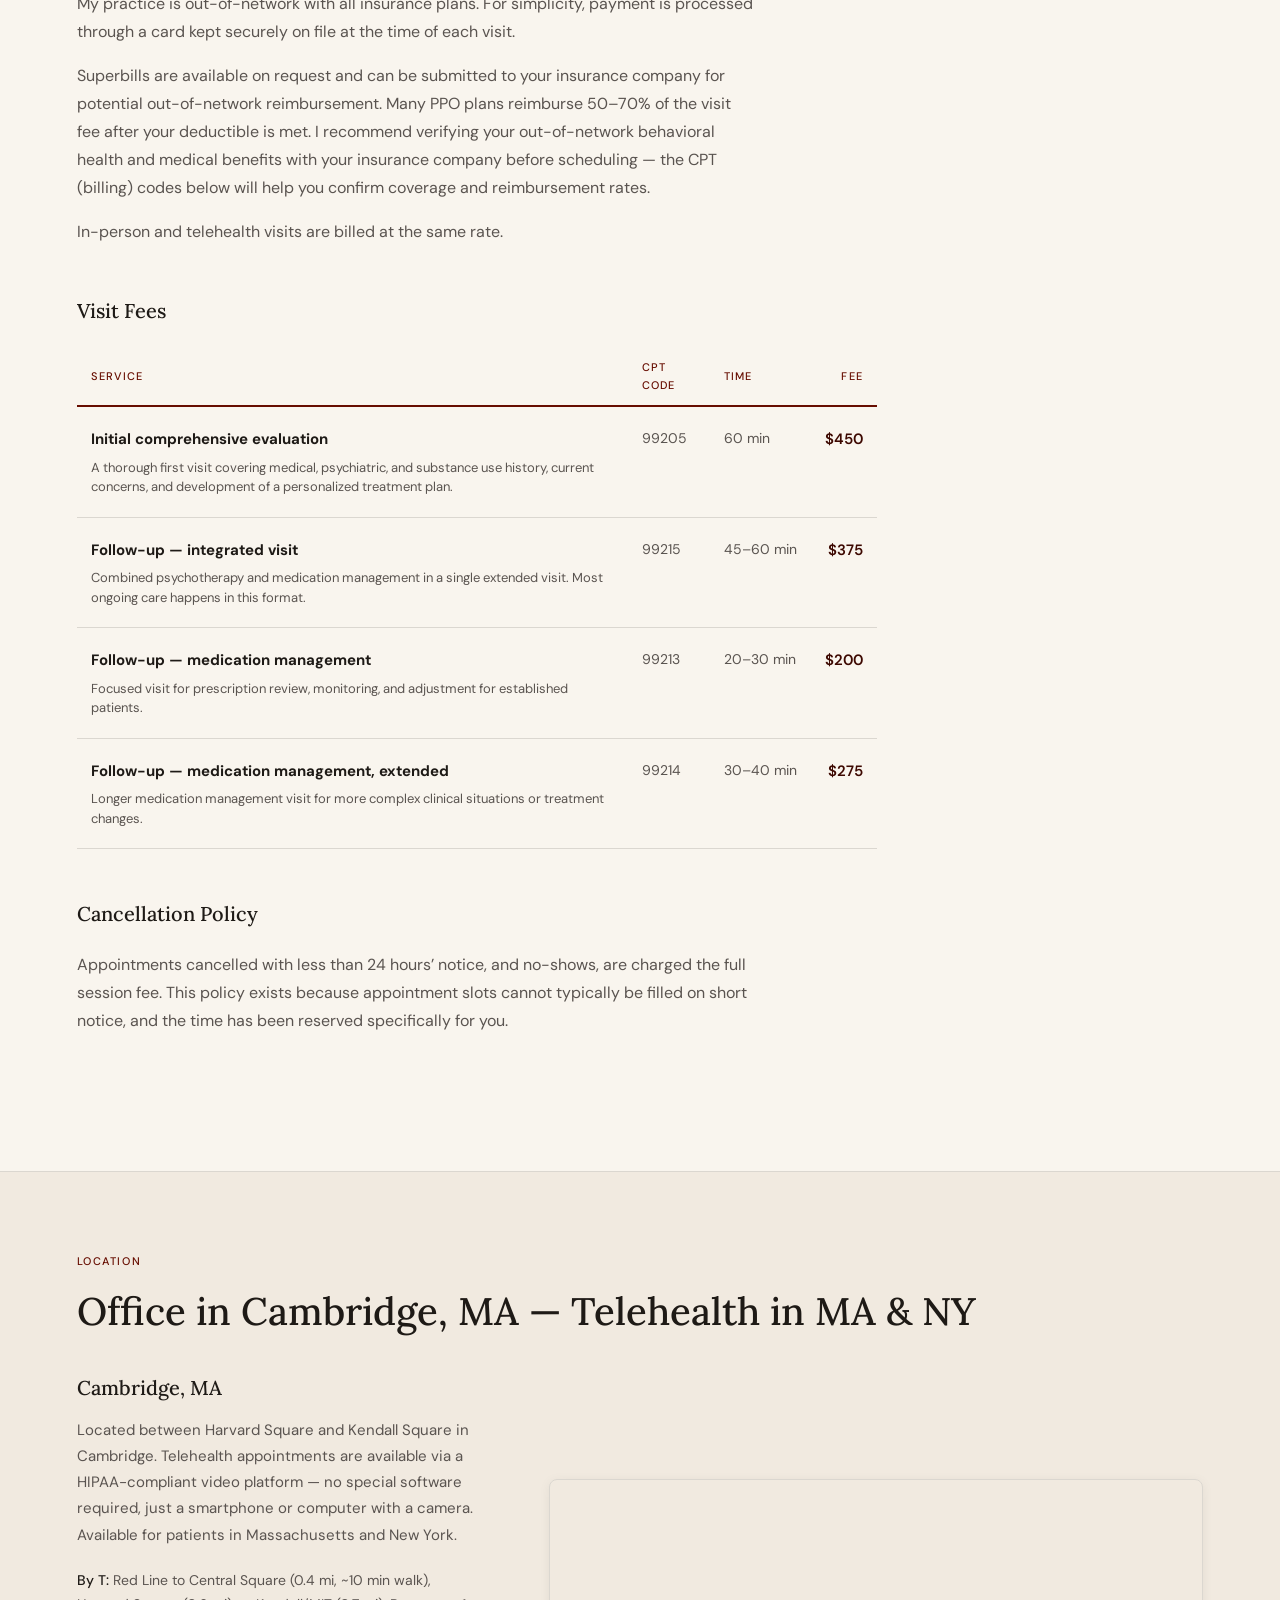
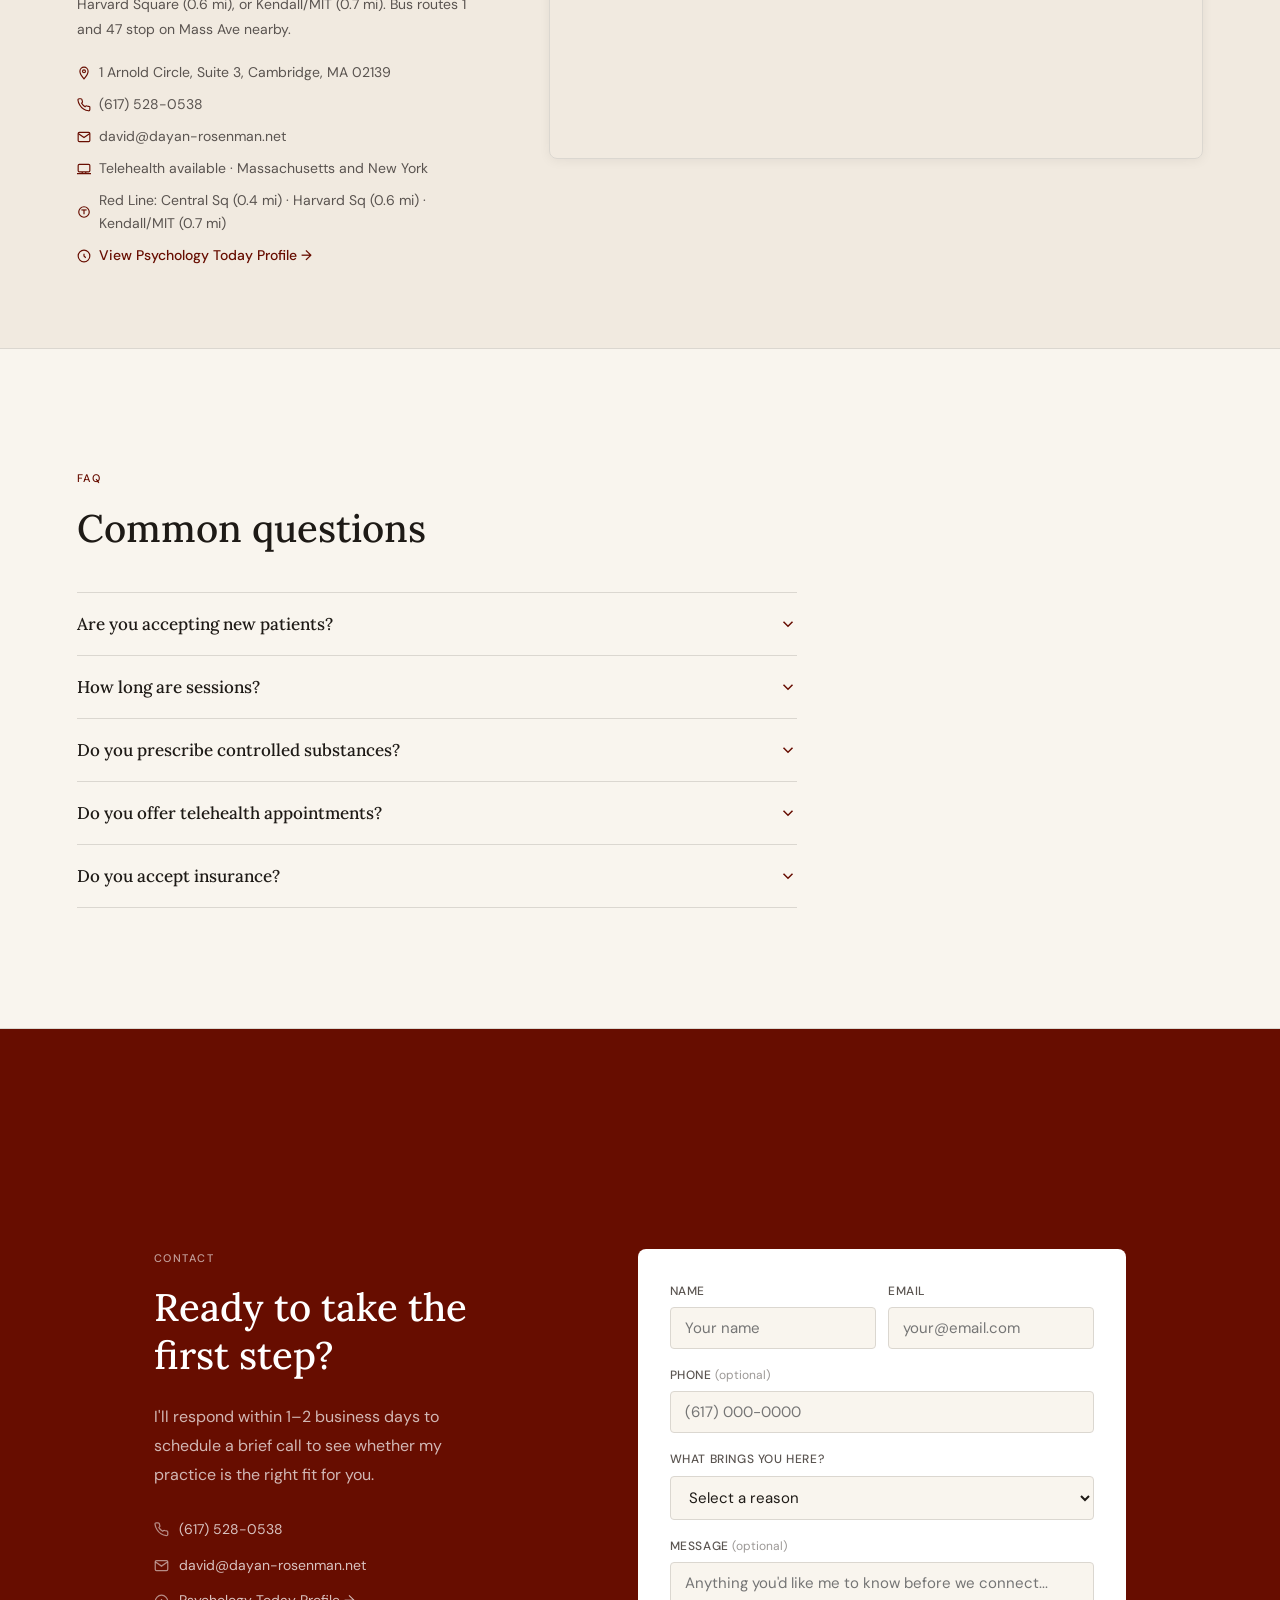
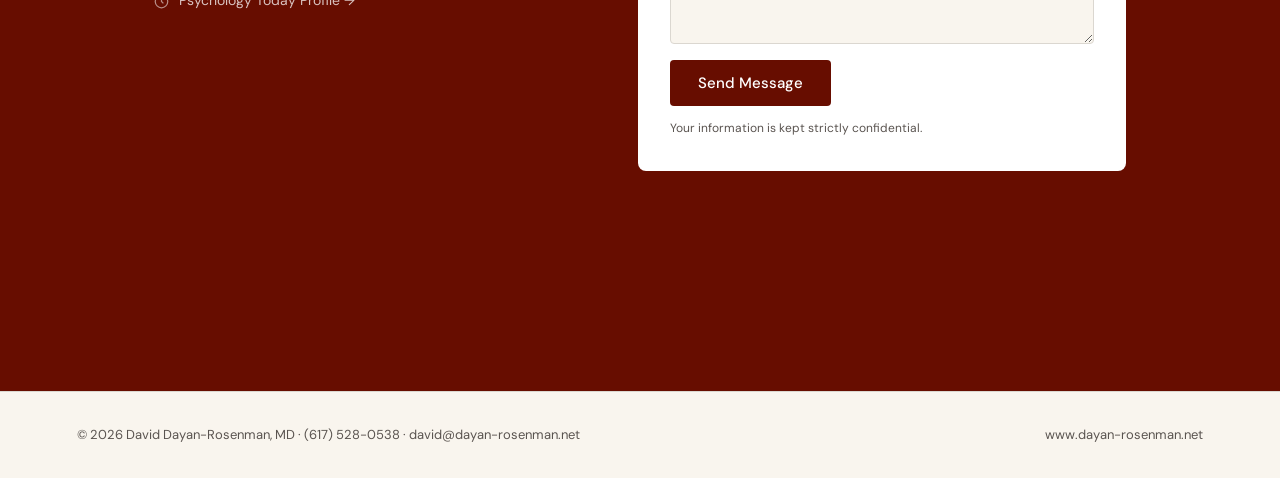
==== commit 279ef85a: "Add Suite 3 to address; untrack brand/ from website (keep local) - Address: "1 Arnold Circle" → "1 A" ====
--- a/index.html
+++ b/index.html
@@ -4,7 +4,7 @@
 <meta charset="UTF-8">
 <meta name="viewport" content="width=device-width, initial-scale=1.0">
 <title>David Dayan-Rosenman, MD — Mental Health &amp; Addiction Care · Cambridge, MA</title>
-<meta name="description" content="Addiction Medicine &amp; Mental Health care from a Harvard-affiliated, board-certified physician. Therapy, buprenorphine/Suboxone treatment, and medication management in Cambridge, MA and via telehealth across MA &amp; NY.">
+<meta name="description" content="Harvard Medical School faculty physician offering therapy and medication management for substance use disorders and non-psychotic mental health challenges. Cambridge, MA and telehealth in MA &amp; NY.">
 <link rel="preconnect" href="https://fonts.googleapis.com">
 <link rel="preconnect" href="https://fonts.gstatic.com" crossorigin>
 <link href="https://fonts.googleapis.com/css2?family=Lora:ital,wght@0,400;0,500;0,600;1,400&family=DM+Sans:wght@300;400;500&display=swap" rel="stylesheet">
@@ -844,7 +844,7 @@
       "@id": "https://dayan-rosenman.net/#physician",
       "name": "David Dayan-Rosenman, MD",
       "alternateName": "Dr. David Dayan-Rosenman",
-      "description": "Board-certified physician specializing in Addiction Medicine and Mental Health. Provides therapy, medication management, and buprenorphine treatment in Cambridge, MA and via telehealth in MA & NY.",
+      "description": "Harvard Medical School faculty physician, board-certified in Addiction Medicine and Internal Medicine. Provides therapy and medication management for adults navigating substance use disorders and non-psychotic mental health challenges in Cambridge, MA and via telehealth in MA & NY.",
       "image": "https://dayan-rosenman.net/uploads/headshot3.jpg",
       "url": "https://dayan-rosenman.net/",
       "telephone": "+16175280538",
@@ -883,7 +883,7 @@
       ],
       "address": {
         "@type": "PostalAddress",
-        "streetAddress": "1 Arnold Circle",
+        "streetAddress": "1 Arnold Circle, Suite 3",
         "addressLocality": "Cambridge",
         "addressRegion": "MA",
         "postalCode": "02139",
@@ -898,13 +898,13 @@
       "name": "David Dayan-Rosenman, MD — Private Practice",
       "url": "https://dayan-rosenman.net/",
       "image": "https://dayan-rosenman.net/uploads/headshot3.jpg",
-      "description": "Private psychiatric practice offering psychotherapy, addiction care (buprenorphine/Suboxone/MAT), and medication management for adults in Cambridge, MA and via telehealth in MA & NY.",
+      "description": "Private practice offering psychotherapy and medication management for adults navigating substance use disorders and non-psychotic mental health challenges. Cambridge, MA and telehealth in MA & NY.",
       "telephone": "+16175280538",
       "email": "david@dayan-rosenman.net",
       "priceRange": "$$",
       "address": {
         "@type": "PostalAddress",
-        "streetAddress": "1 Arnold Circle",
+        "streetAddress": "1 Arnold Circle, Suite 3",
         "addressLocality": "Cambridge",
         "addressRegion": "MA",
         "postalCode": "02139",
@@ -918,10 +918,10 @@
       "medicalSpecialty": ["Addiction Medicine", "Psychiatry", "Mental Health"],
       "availableService": [
         { "@type": "MedicalTherapy", "name": "Psychotherapy" },
-        { "@type": "MedicalTherapy", "name": "Addiction Care" },
-        { "@type": "MedicalTherapy", "name": "Buprenorphine Treatment (Suboxone / Sublocade / Brixadi)" },
         { "@type": "MedicalTherapy", "name": "Medication Management" },
-        { "@type": "MedicalTherapy", "name": "Medication-Assisted Treatment (MAT)" },
+        { "@type": "MedicalTherapy", "name": "Addiction Care / Medication-Assisted Treatment" },
+        { "@type": "MedicalTherapy", "name": "Buprenorphine Treatment for Opioid Use Disorder" },
+        { "@type": "MedicalTherapy", "name": "Slow Tapers (Benzodiazepines, SSRIs/SNRIs)" },
         { "@type": "MedicalTherapy", "name": "Telehealth" }
       ],
       "areaServed": [
@@ -1312,7 +1312,7 @@
       <div class="location-detail">
         <span>
           <svg viewBox="0 0 24 24"><path d="M12 2C8.13 2 5 5.13 5 9c0 5.25 7 13 7 13s7-7.75 7-13c0-3.87-3.13-7-7-7z"/><circle cx="12" cy="9" r="2.5"/></svg>
-          1 Arnold Circle, Cambridge, MA 02139
+          1 Arnold Circle, Suite 3, Cambridge, MA 02139
         </span>
         <span>
           <svg viewBox="0 0 24 24"><path d="M22 16.92v3a2 2 0 0 1-2.18 2 19.79 19.79 0 0 1-8.63-3.07A19.5 19.5 0 0 1 4.69 12 19.79 19.79 0 0 1 1.61 3.41 2 2 0 0 1 3.6 1.22h3a2 2 0 0 1 2 1.72 12.84 12.84 0 0 0 .7 2.81 2 2 0 0 1-.45 2.11L7.91 8.91a16 16 0 0 0 6 6l.86-.86a2 2 0 0 1 2.11-.45 12.84 12.84 0 0 0 2.81.7A2 2 0 0 1 22 16.92z"/></svg>
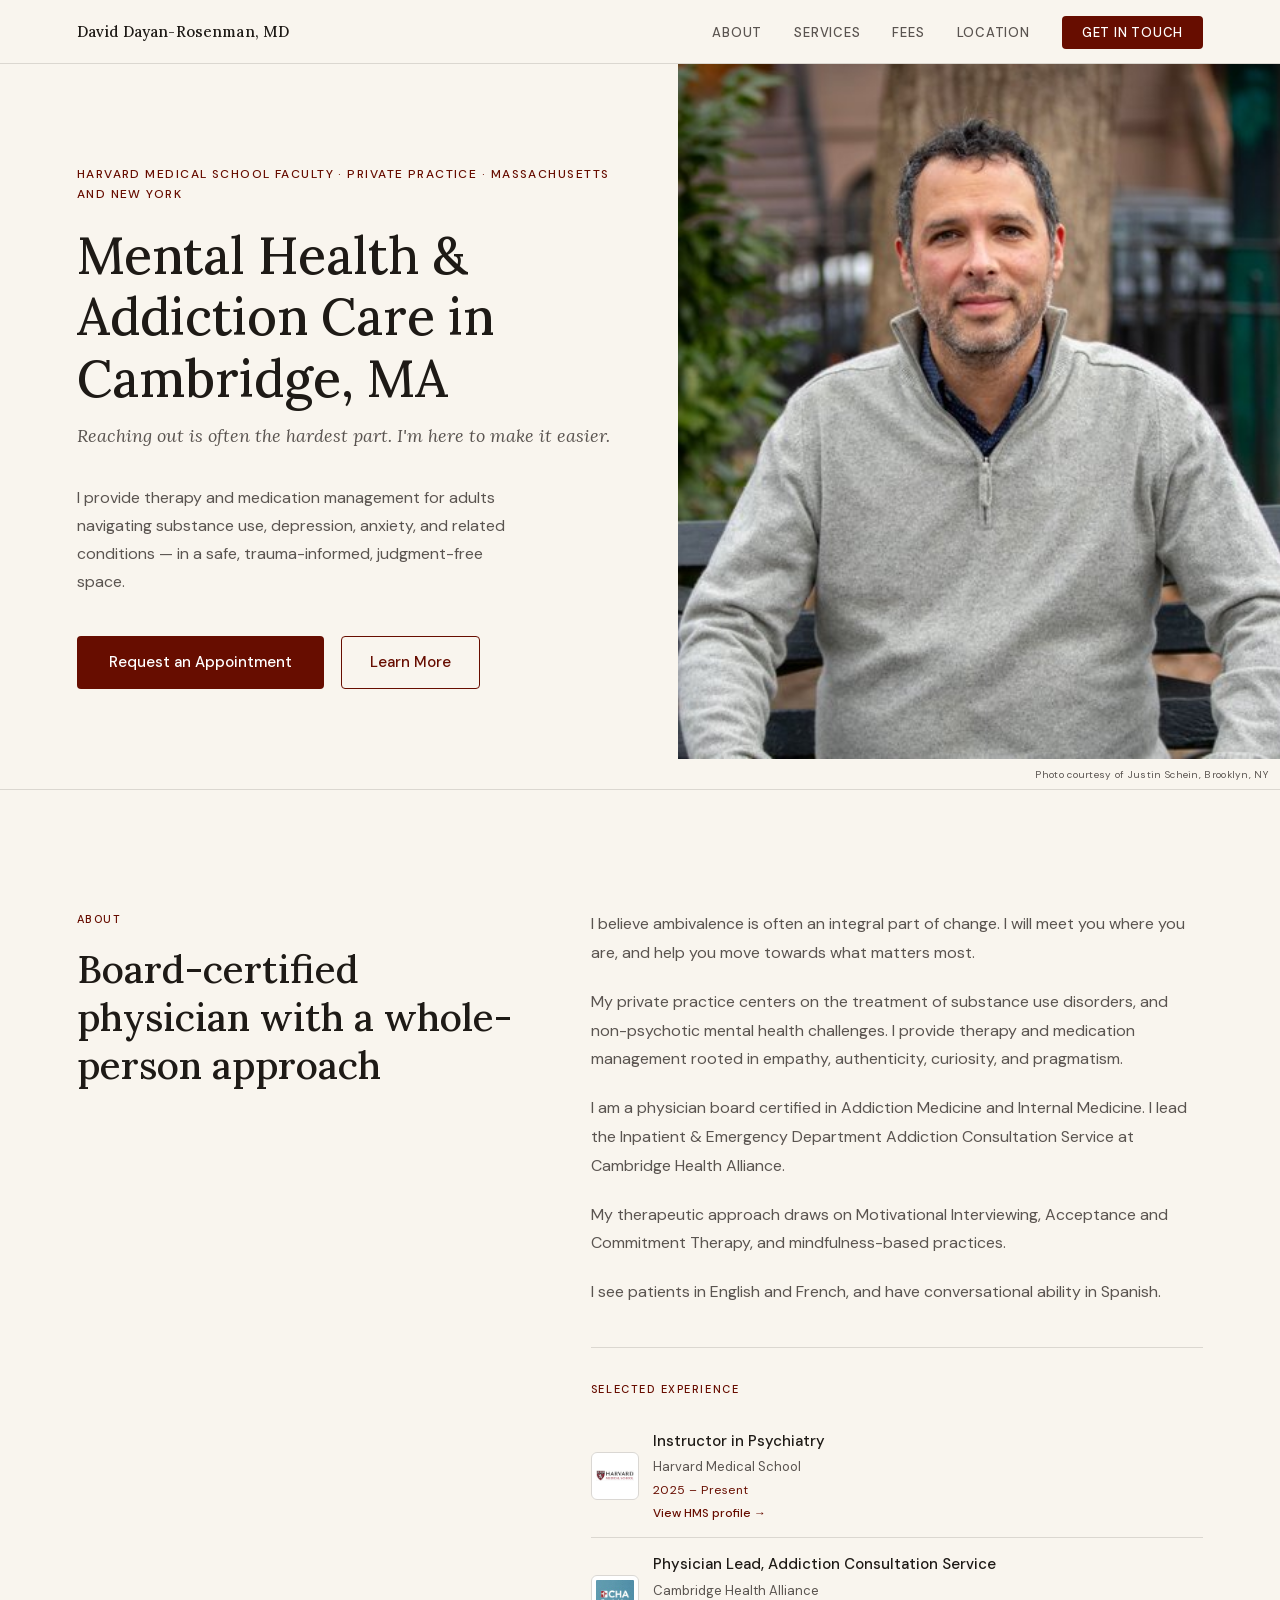
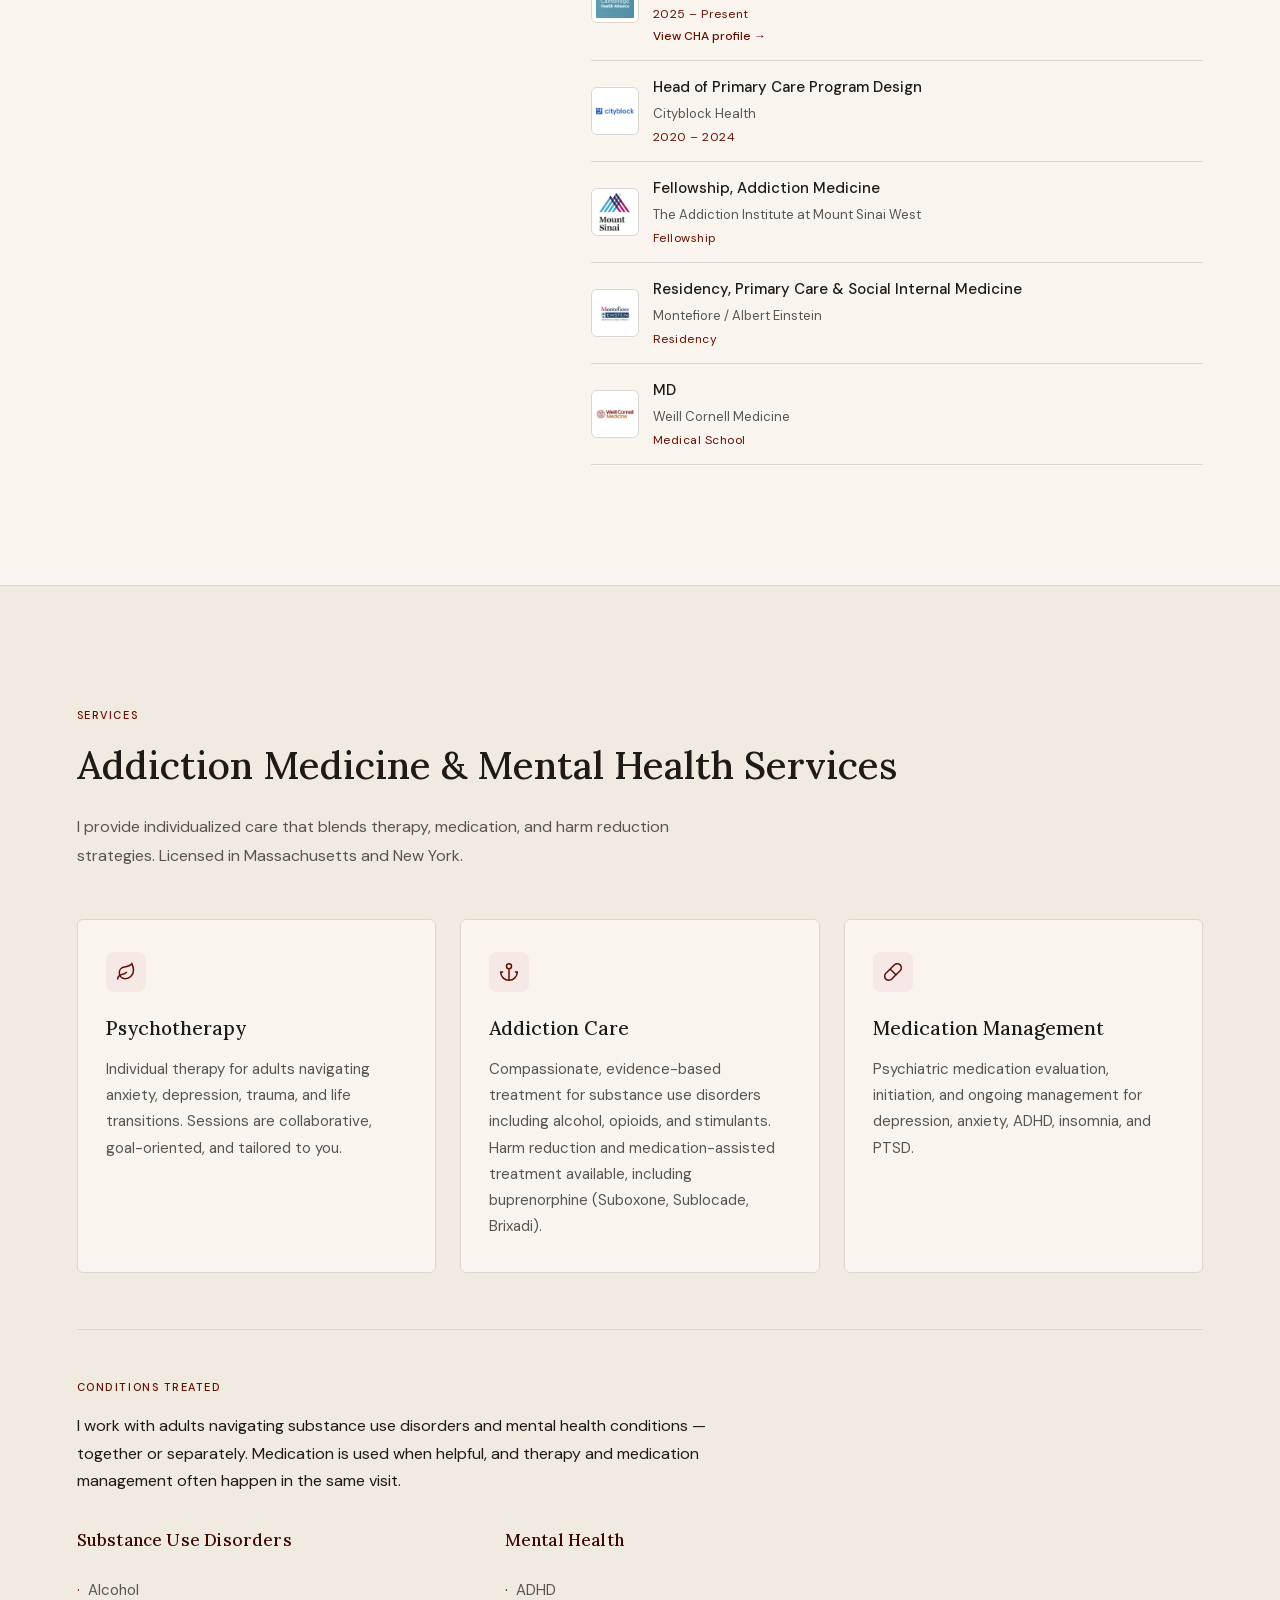
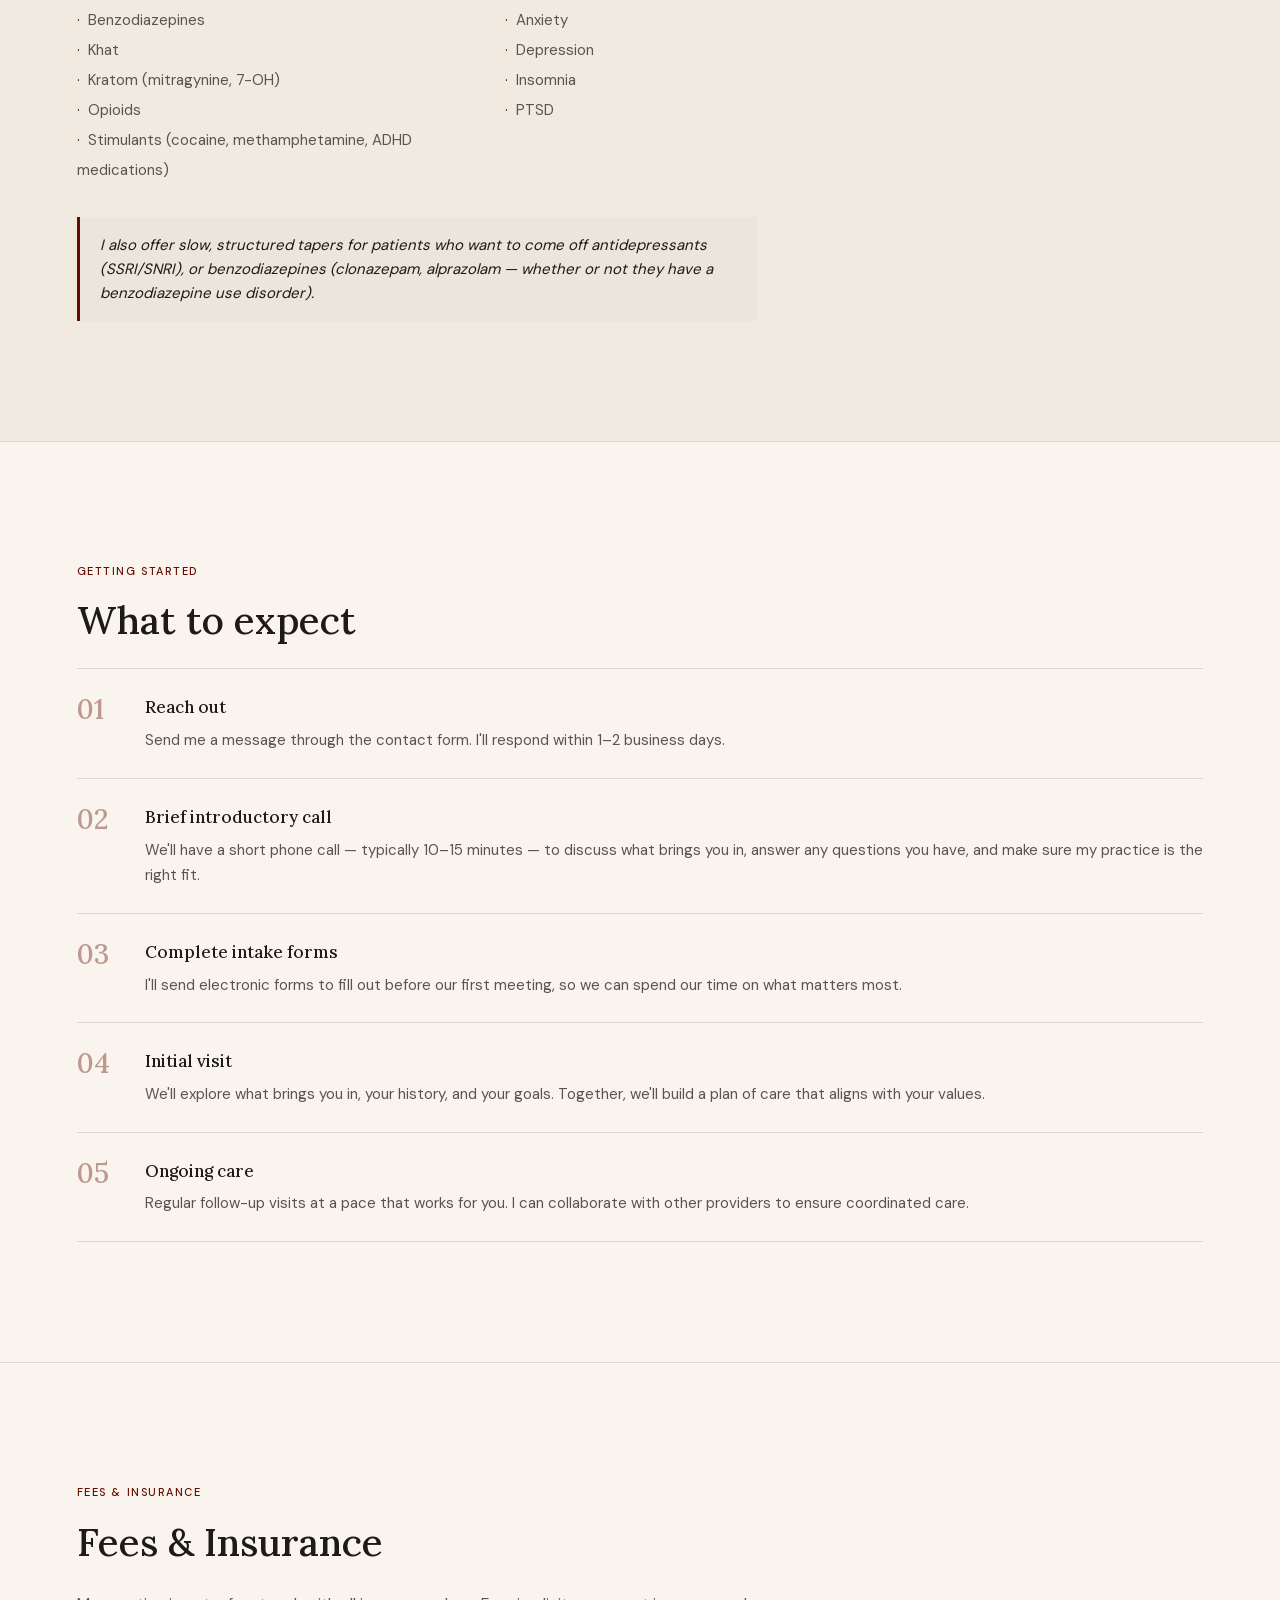
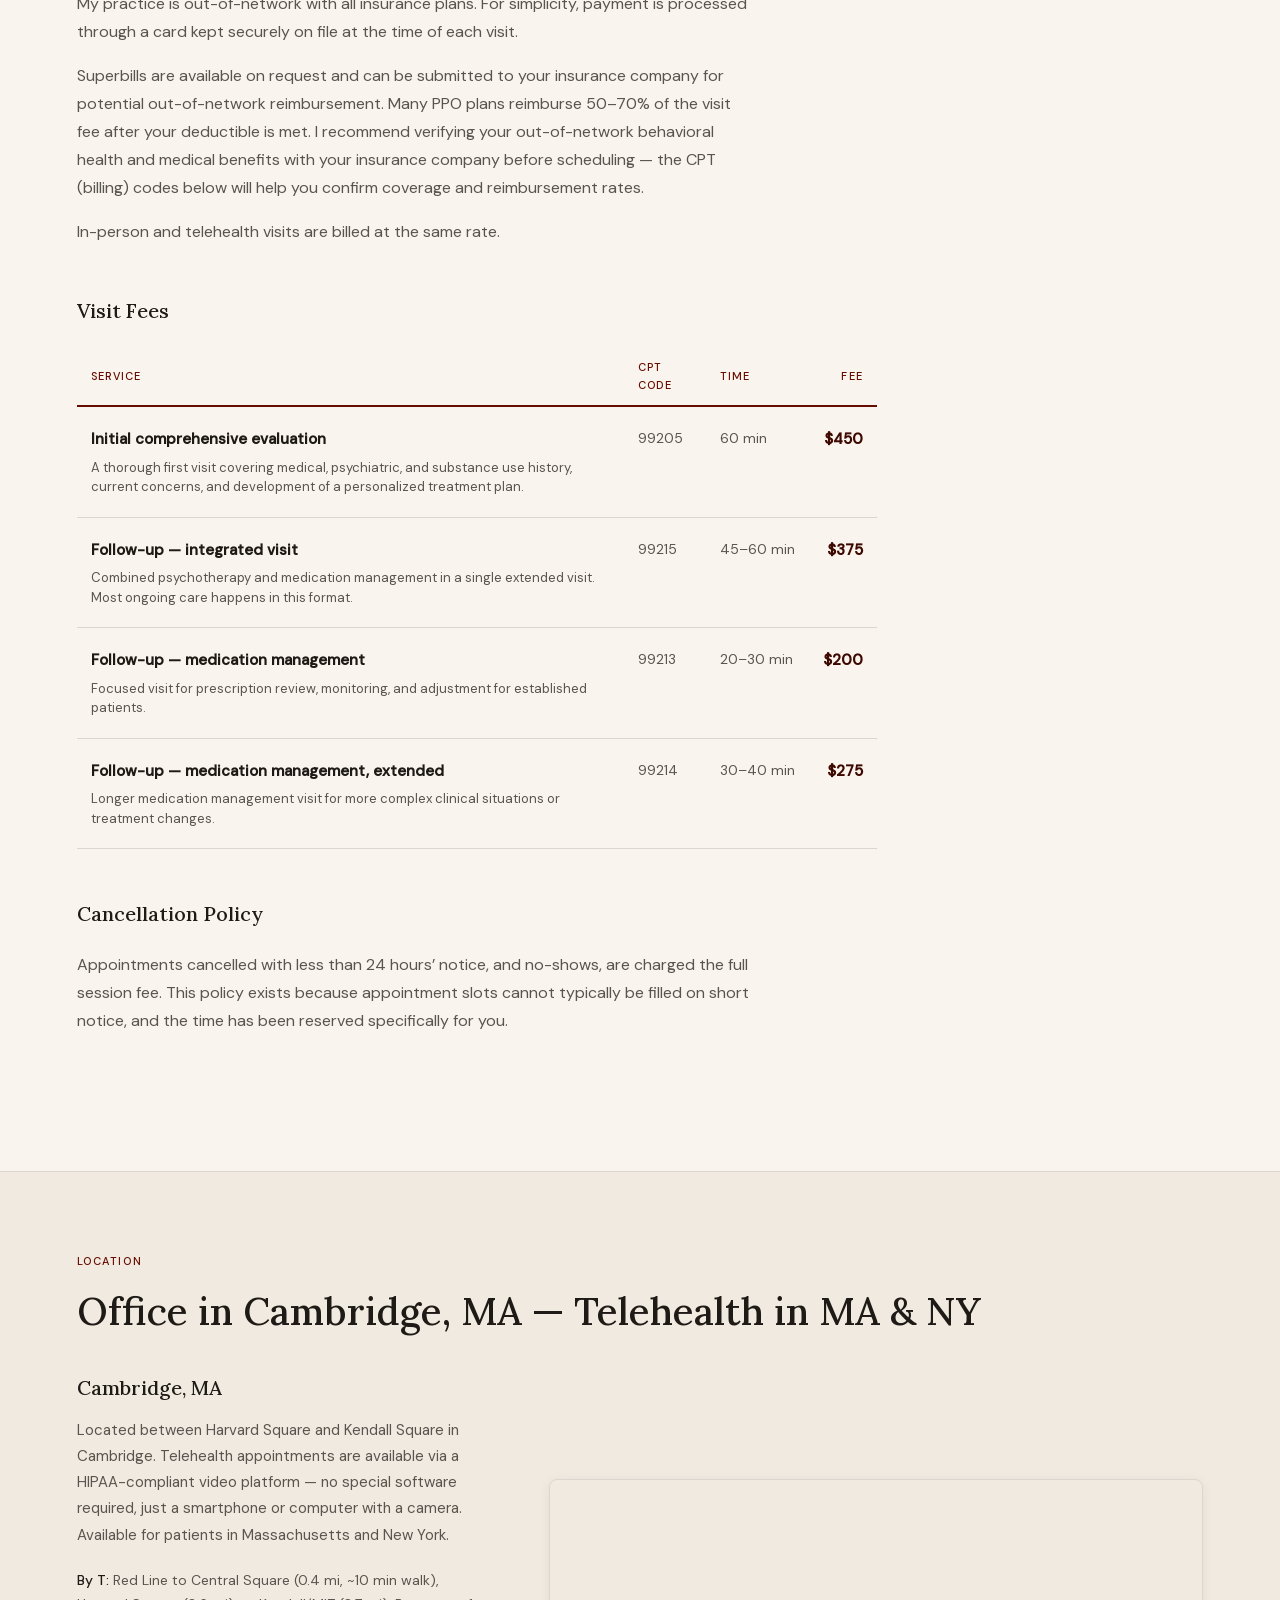
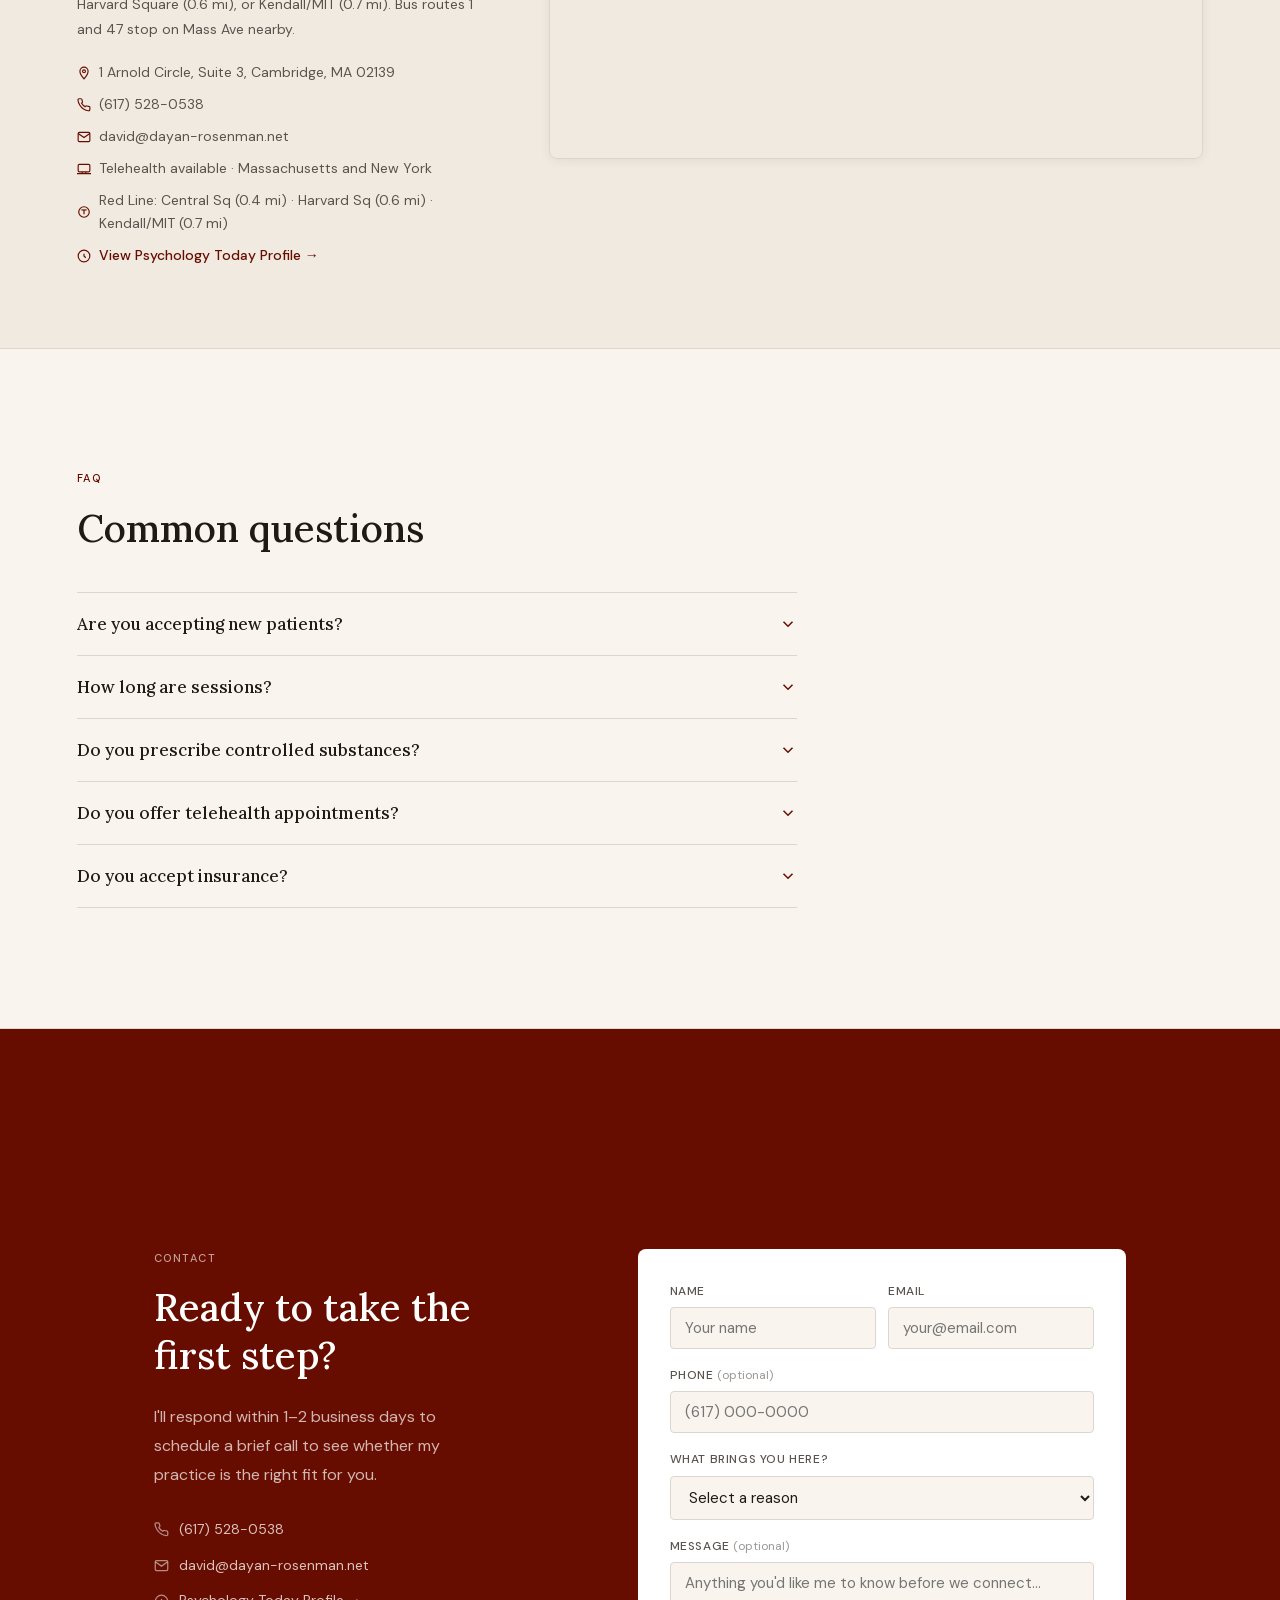
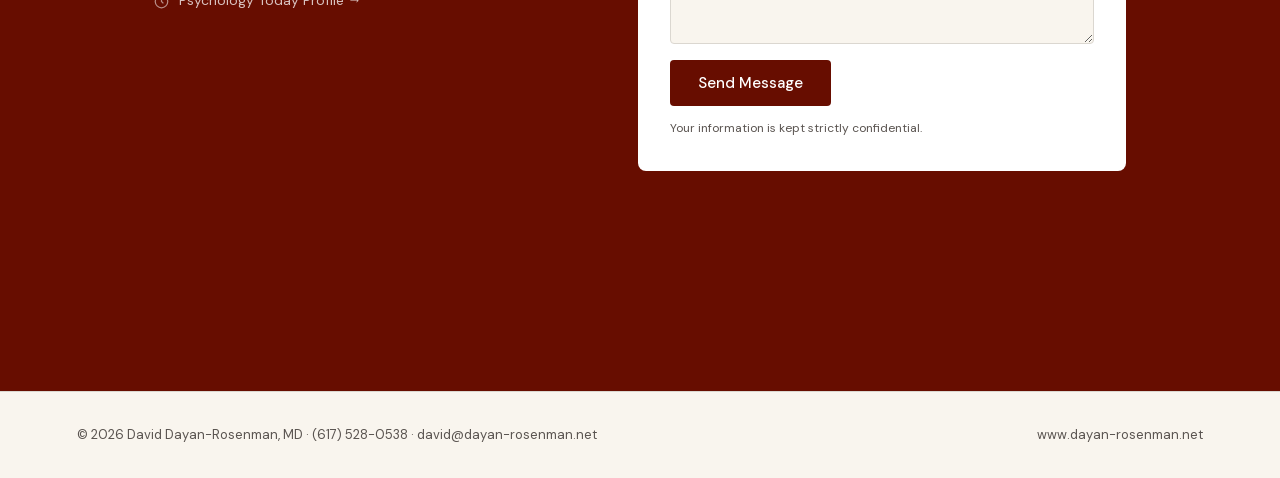
==== commit fca2ad75: "Self-host Lora and DM Sans; drop Google Fonts CDN dependency - Add /fonts/ directory with 6 woff2 fi" ====
--- a/index.html
+++ b/index.html
@@ -5,9 +5,7 @@
 <meta name="viewport" content="width=device-width, initial-scale=1.0">
 <title>David Dayan-Rosenman, MD — Mental Health &amp; Addiction Care · Cambridge, MA</title>
 <meta name="description" content="Harvard Medical School faculty physician offering therapy and medication management for substance use disorders and non-psychotic mental health challenges. Cambridge, MA and telehealth in MA &amp; NY.">
-<link rel="preconnect" href="https://fonts.googleapis.com">
-<link rel="preconnect" href="https://fonts.gstatic.com" crossorigin>
-<link href="https://fonts.googleapis.com/css2?family=Lora:ital,wght@0,400;0,500;0,600;1,400&family=DM+Sans:wght@300;400;500&display=swap" rel="stylesheet">
+<link rel="stylesheet" href="/fonts/fonts.css">
 
 <!-- Canonical -->
 <link rel="canonical" href="https://dayan-rosenman.net/">
--- a/fonts/fonts.css
+++ b/fonts/fonts.css
@@ -0,0 +1,126 @@
+/* latin-ext */
+@font-face {
+  font-family: 'DM Sans';
+  font-style: normal;
+  font-weight: 300;
+  font-display: swap;
+  src: url(/fonts/dm-sans-normal-300-latin-ext.woff2) format('woff2');
+  unicode-range: U+0100-02BA, U+02BD-02C5, U+02C7-02CC, U+02CE-02D7, U+02DD-02FF, U+0304, U+0308, U+0329, U+1D00-1DBF, U+1E00-1E9F, U+1EF2-1EFF, U+2020, U+20A0-20AB, U+20AD-20C0, U+2113, U+2C60-2C7F, U+A720-A7FF;
+}
+/* latin */
+@font-face {
+  font-family: 'DM Sans';
+  font-style: normal;
+  font-weight: 300;
+  font-display: swap;
+  src: url(/fonts/dm-sans-normal-300-latin.woff2) format('woff2');
+  unicode-range: U+0000-00FF, U+0131, U+0152-0153, U+02BB-02BC, U+02C6, U+02DA, U+02DC, U+0304, U+0308, U+0329, U+2000-206F, U+20AC, U+2122, U+2191, U+2193, U+2212, U+2215, U+FEFF, U+FFFD;
+}
+/* latin-ext */
+@font-face {
+  font-family: 'DM Sans';
+  font-style: normal;
+  font-weight: 400;
+  font-display: swap;
+  src: url(/fonts/dm-sans-normal-300-latin-ext.woff2) format('woff2');
+  unicode-range: U+0100-02BA, U+02BD-02C5, U+02C7-02CC, U+02CE-02D7, U+02DD-02FF, U+0304, U+0308, U+0329, U+1D00-1DBF, U+1E00-1E9F, U+1EF2-1EFF, U+2020, U+20A0-20AB, U+20AD-20C0, U+2113, U+2C60-2C7F, U+A720-A7FF;
+}
+/* latin */
+@font-face {
+  font-family: 'DM Sans';
+  font-style: normal;
+  font-weight: 400;
+  font-display: swap;
+  src: url(/fonts/dm-sans-normal-300-latin.woff2) format('woff2');
+  unicode-range: U+0000-00FF, U+0131, U+0152-0153, U+02BB-02BC, U+02C6, U+02DA, U+02DC, U+0304, U+0308, U+0329, U+2000-206F, U+20AC, U+2122, U+2191, U+2193, U+2212, U+2215, U+FEFF, U+FFFD;
+}
+/* latin-ext */
+@font-face {
+  font-family: 'DM Sans';
+  font-style: normal;
+  font-weight: 500;
+  font-display: swap;
+  src: url(/fonts/dm-sans-normal-300-latin-ext.woff2) format('woff2');
+  unicode-range: U+0100-02BA, U+02BD-02C5, U+02C7-02CC, U+02CE-02D7, U+02DD-02FF, U+0304, U+0308, U+0329, U+1D00-1DBF, U+1E00-1E9F, U+1EF2-1EFF, U+2020, U+20A0-20AB, U+20AD-20C0, U+2113, U+2C60-2C7F, U+A720-A7FF;
+}
+/* latin */
+@font-face {
+  font-family: 'DM Sans';
+  font-style: normal;
+  font-weight: 500;
+  font-display: swap;
+  src: url(/fonts/dm-sans-normal-300-latin.woff2) format('woff2');
+  unicode-range: U+0000-00FF, U+0131, U+0152-0153, U+02BB-02BC, U+02C6, U+02DA, U+02DC, U+0304, U+0308, U+0329, U+2000-206F, U+20AC, U+2122, U+2191, U+2193, U+2212, U+2215, U+FEFF, U+FFFD;
+}
+/* latin-ext */
+@font-face {
+  font-family: 'Lora';
+  font-style: italic;
+  font-weight: 400;
+  font-display: swap;
+  src: url(/fonts/lora-italic-400-latin-ext.woff2) format('woff2');
+  unicode-range: U+0100-02BA, U+02BD-02C5, U+02C7-02CC, U+02CE-02D7, U+02DD-02FF, U+0304, U+0308, U+0329, U+1D00-1DBF, U+1E00-1E9F, U+1EF2-1EFF, U+2020, U+20A0-20AB, U+20AD-20C0, U+2113, U+2C60-2C7F, U+A720-A7FF;
+}
+/* latin */
+@font-face {
+  font-family: 'Lora';
+  font-style: italic;
+  font-weight: 400;
+  font-display: swap;
+  src: url(/fonts/lora-italic-400-latin.woff2) format('woff2');
+  unicode-range: U+0000-00FF, U+0131, U+0152-0153, U+02BB-02BC, U+02C6, U+02DA, U+02DC, U+0304, U+0308, U+0329, U+2000-206F, U+20AC, U+2122, U+2191, U+2193, U+2212, U+2215, U+FEFF, U+FFFD;
+}
+/* latin-ext */
+@font-face {
+  font-family: 'Lora';
+  font-style: normal;
+  font-weight: 400;
+  font-display: swap;
+  src: url(/fonts/lora-normal-400-latin-ext.woff2) format('woff2');
+  unicode-range: U+0100-02BA, U+02BD-02C5, U+02C7-02CC, U+02CE-02D7, U+02DD-02FF, U+0304, U+0308, U+0329, U+1D00-1DBF, U+1E00-1E9F, U+1EF2-1EFF, U+2020, U+20A0-20AB, U+20AD-20C0, U+2113, U+2C60-2C7F, U+A720-A7FF;
+}
+/* latin */
+@font-face {
+  font-family: 'Lora';
+  font-style: normal;
+  font-weight: 400;
+  font-display: swap;
+  src: url(/fonts/lora-normal-400-latin.woff2) format('woff2');
+  unicode-range: U+0000-00FF, U+0131, U+0152-0153, U+02BB-02BC, U+02C6, U+02DA, U+02DC, U+0304, U+0308, U+0329, U+2000-206F, U+20AC, U+2122, U+2191, U+2193, U+2212, U+2215, U+FEFF, U+FFFD;
+}
+/* latin-ext */
+@font-face {
+  font-family: 'Lora';
+  font-style: normal;
+  font-weight: 500;
+  font-display: swap;
+  src: url(/fonts/lora-normal-400-latin-ext.woff2) format('woff2');
+  unicode-range: U+0100-02BA, U+02BD-02C5, U+02C7-02CC, U+02CE-02D7, U+02DD-02FF, U+0304, U+0308, U+0329, U+1D00-1DBF, U+1E00-1E9F, U+1EF2-1EFF, U+2020, U+20A0-20AB, U+20AD-20C0, U+2113, U+2C60-2C7F, U+A720-A7FF;
+}
+/* latin */
+@font-face {
+  font-family: 'Lora';
+  font-style: normal;
+  font-weight: 500;
+  font-display: swap;
+  src: url(/fonts/lora-normal-400-latin.woff2) format('woff2');
+  unicode-range: U+0000-00FF, U+0131, U+0152-0153, U+02BB-02BC, U+02C6, U+02DA, U+02DC, U+0304, U+0308, U+0329, U+2000-206F, U+20AC, U+2122, U+2191, U+2193, U+2212, U+2215, U+FEFF, U+FFFD;
+}
+/* latin-ext */
+@font-face {
+  font-family: 'Lora';
+  font-style: normal;
+  font-weight: 600;
+  font-display: swap;
+  src: url(/fonts/lora-normal-400-latin-ext.woff2) format('woff2');
+  unicode-range: U+0100-02BA, U+02BD-02C5, U+02C7-02CC, U+02CE-02D7, U+02DD-02FF, U+0304, U+0308, U+0329, U+1D00-1DBF, U+1E00-1E9F, U+1EF2-1EFF, U+2020, U+20A0-20AB, U+20AD-20C0, U+2113, U+2C60-2C7F, U+A720-A7FF;
+}
+/* latin */
+@font-face {
+  font-family: 'Lora';
+  font-style: normal;
+  font-weight: 600;
+  font-display: swap;
+  src: url(/fonts/lora-normal-400-latin.woff2) format('woff2');
+  unicode-range: U+0000-00FF, U+0131, U+0152-0153, U+02BB-02BC, U+02C6, U+02DA, U+02DC, U+0304, U+0308, U+0329, U+2000-206F, U+20AC, U+2122, U+2191, U+2193, U+2212, U+2215, U+FEFF, U+FFFD;
+}
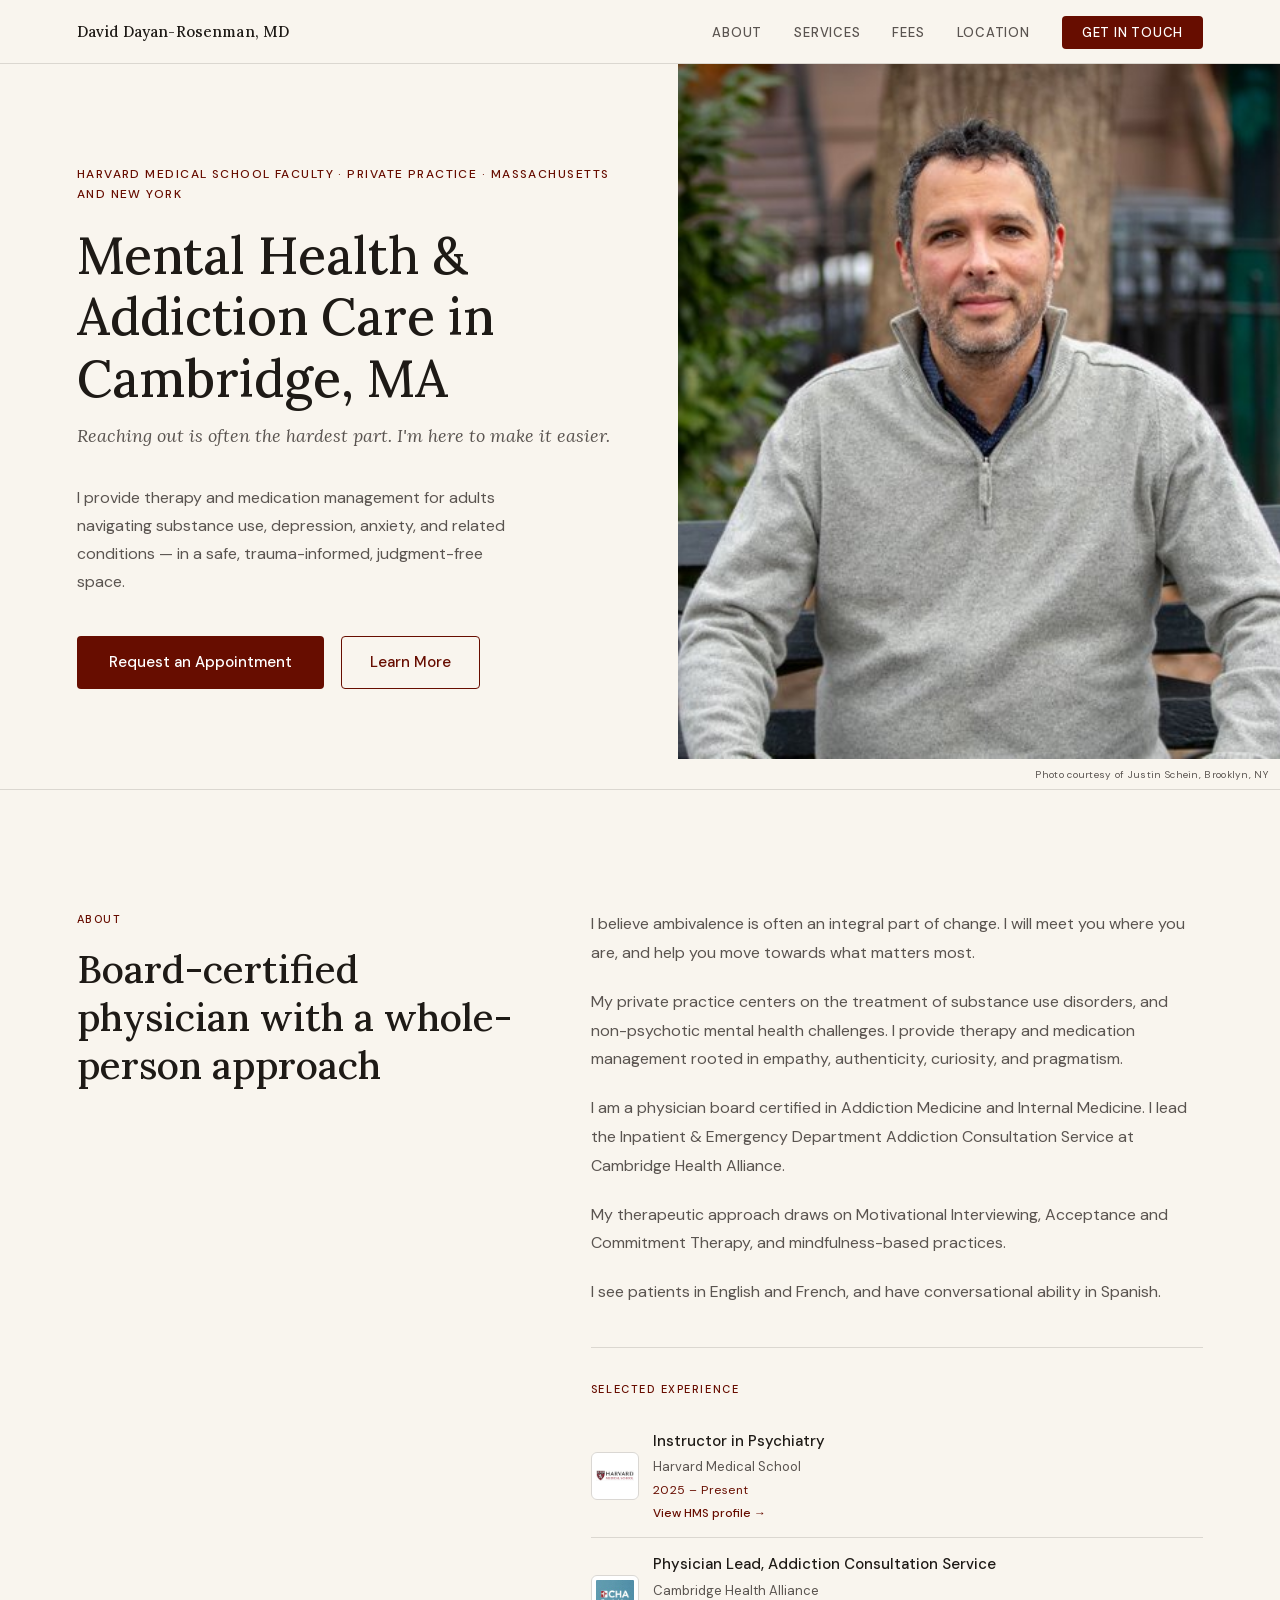
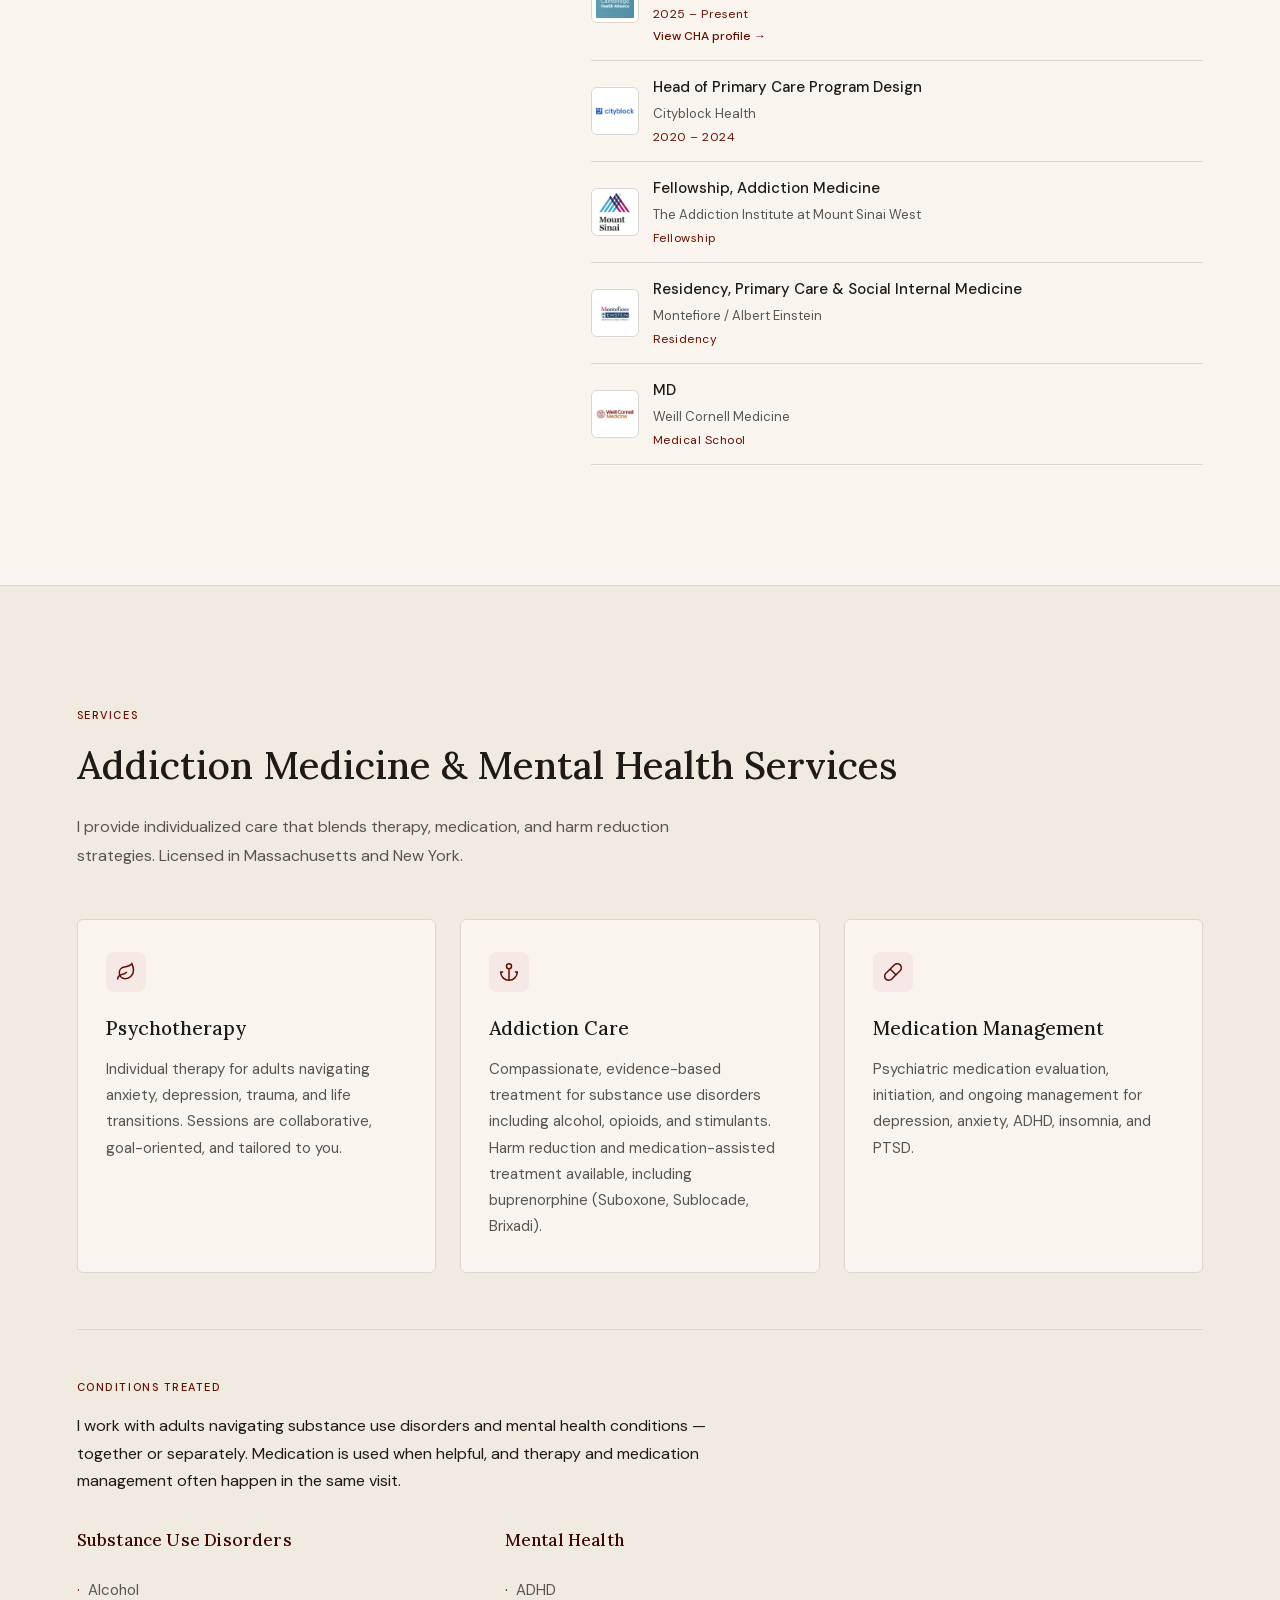
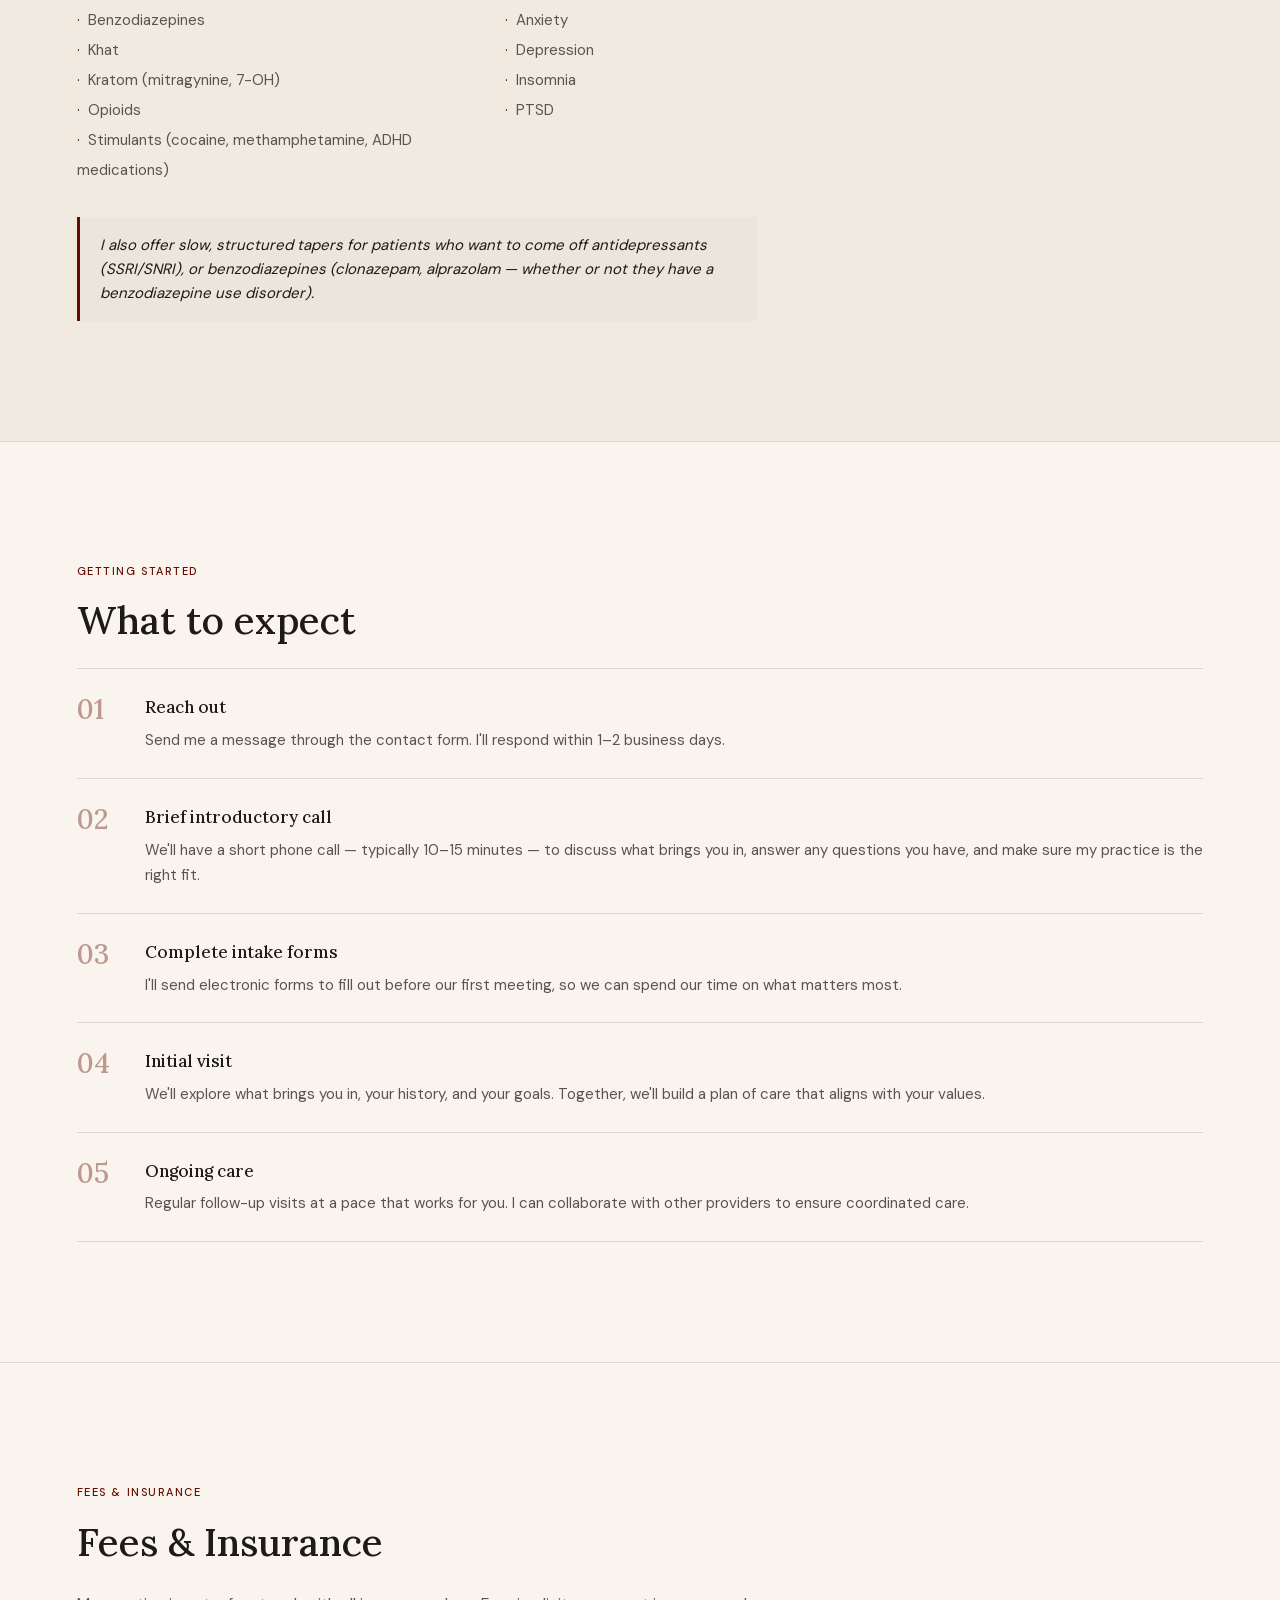
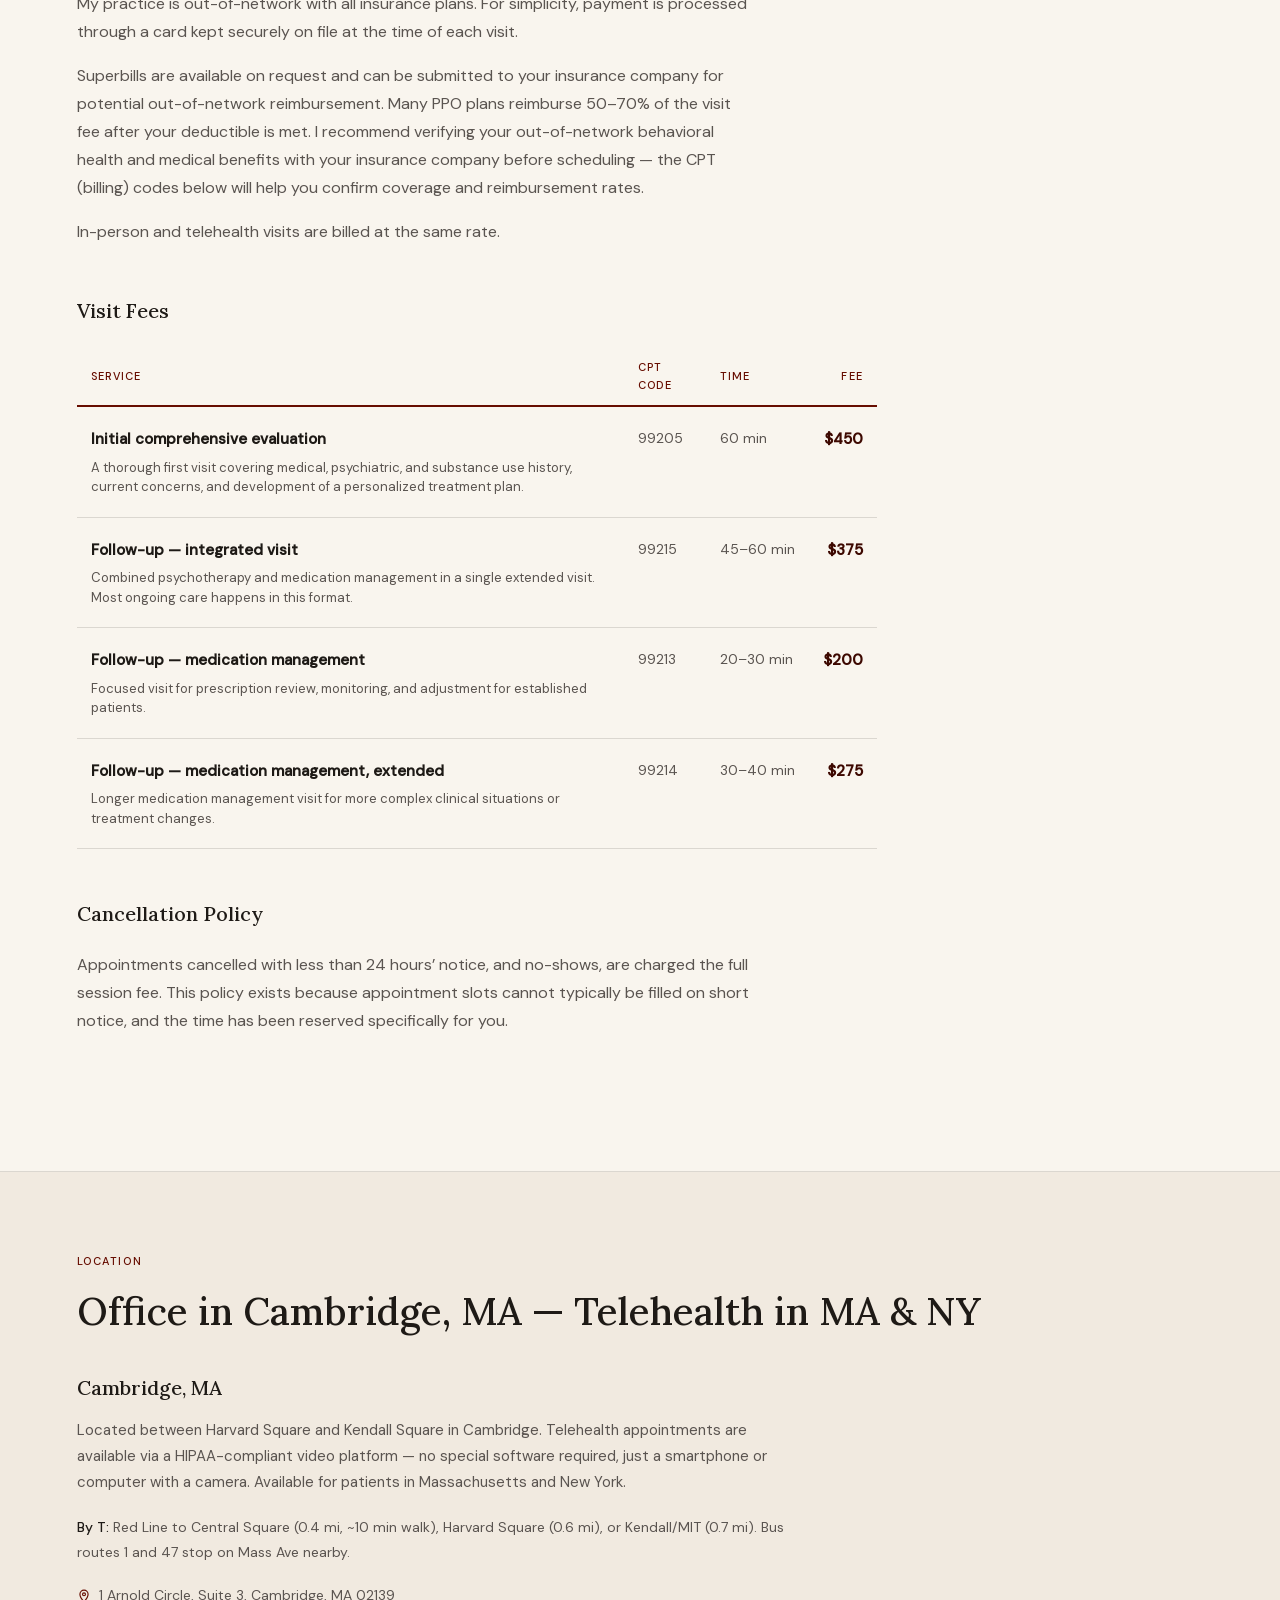
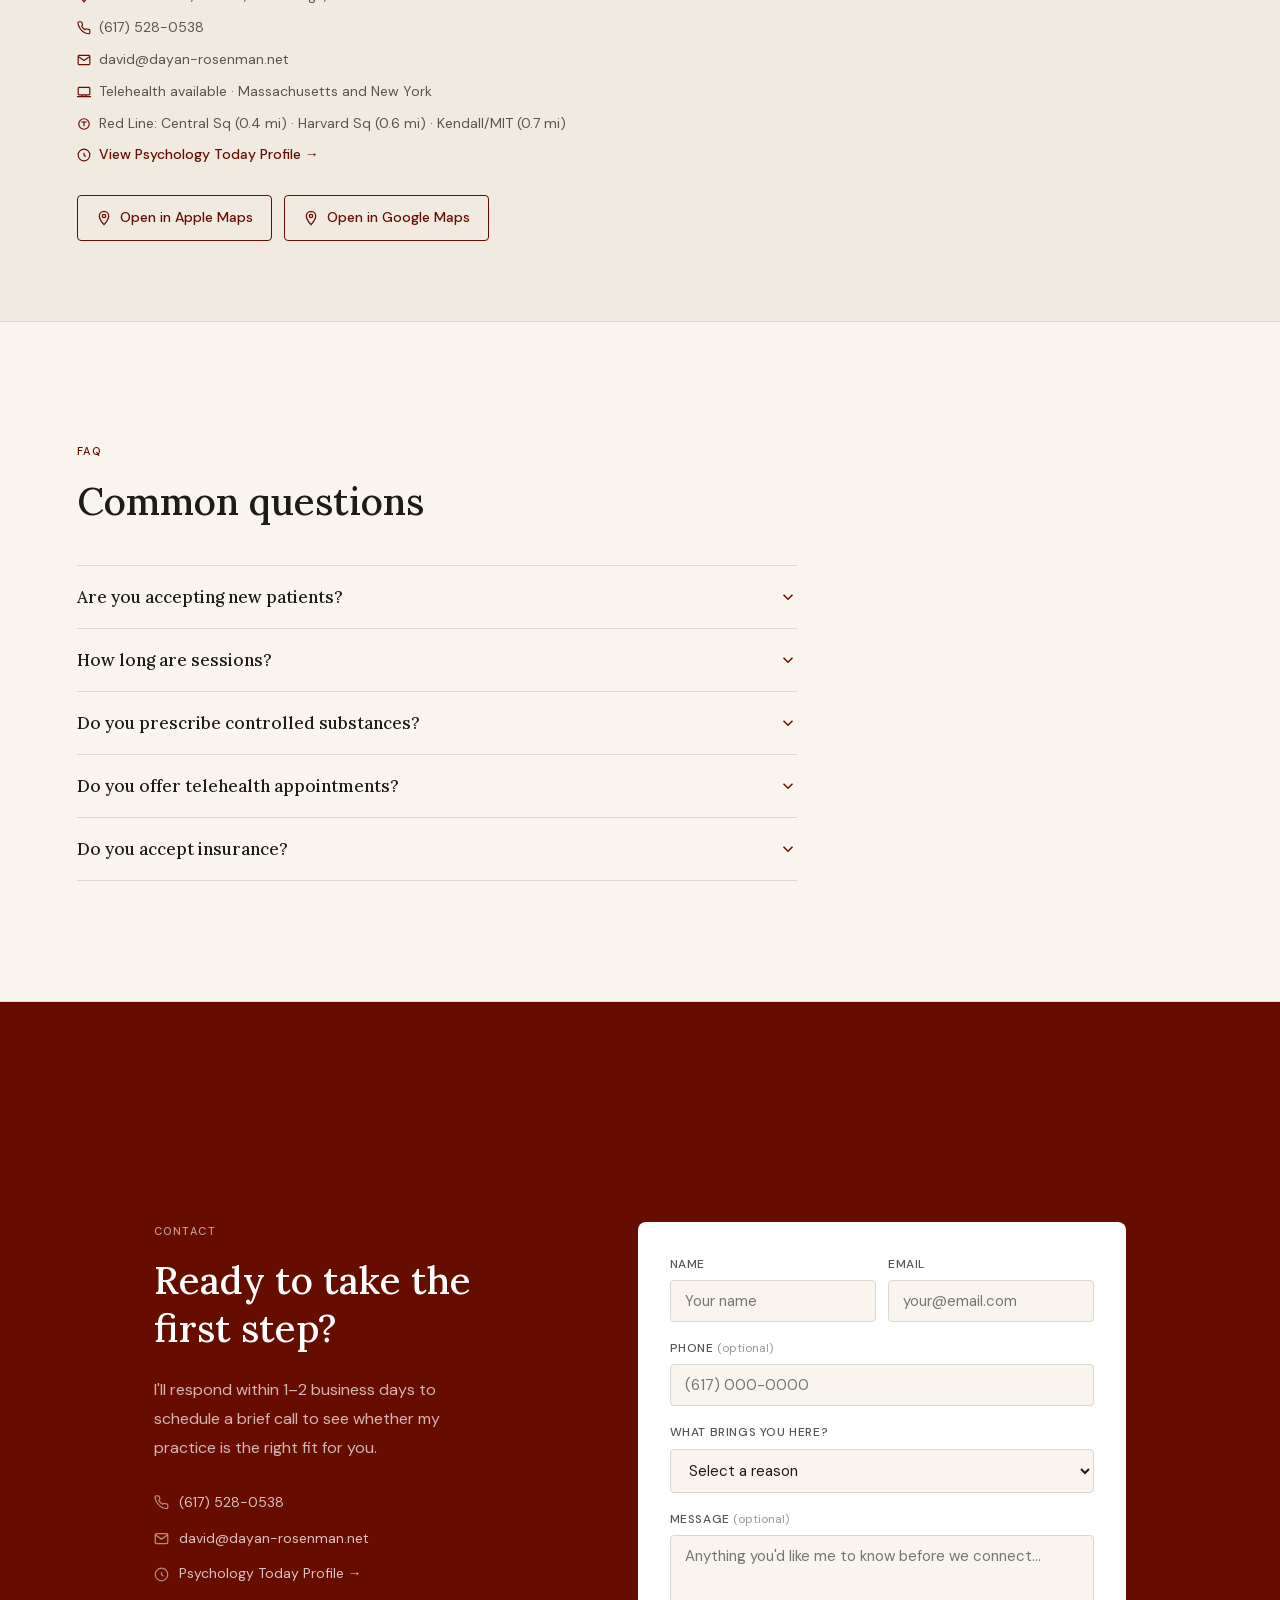
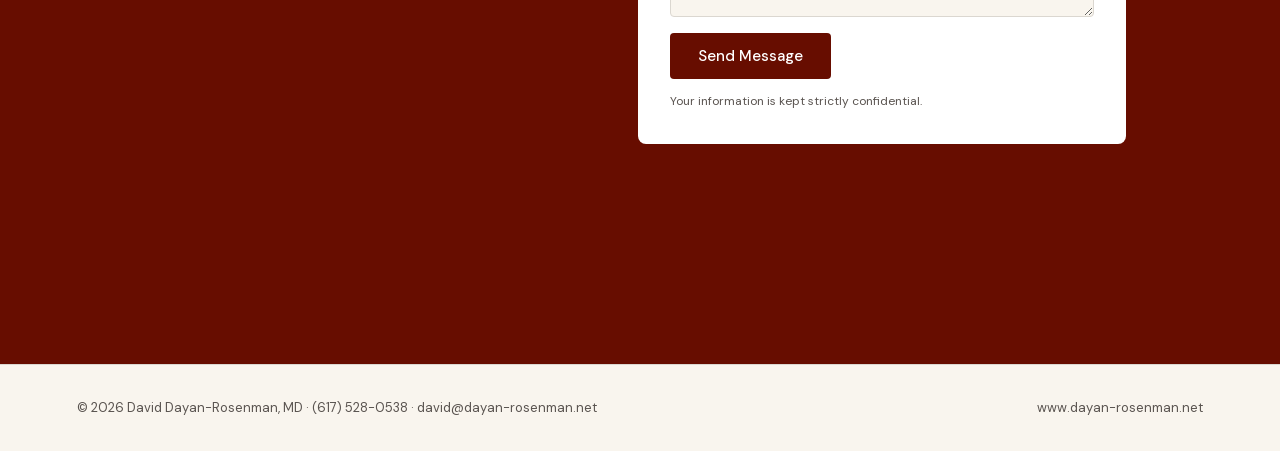
==== commit 995ce2a5: "Drop Google Maps iframe; replace with Apple/Google Maps deep-link buttons - Removes the embedded ifr" ====
--- a/index.html
+++ b/index.html
@@ -697,13 +697,7 @@
     background: var(--cream-mid);
     padding: clamp(48px, 8vw, 80px) clamp(24px, 6vw, 80px);
   }
-  .location-grid {
-    display: grid;
-    grid-template-columns: 1fr 1.6fr;
-    gap: clamp(32px, 5vw, 64px);
-    align-items: center;
-    margin-top: 36px;
-  }
+  .location-info { max-width: 720px; margin-top: 36px; }
   .location-info h3 {
     font-family: 'Lora', serif;
     font-size: 20px;
@@ -725,20 +719,28 @@
   }
   .location-detail span { display: flex; align-items: center; gap: 8px; }
   .location-detail svg { width: 14px; height: 14px; stroke: var(--accent); fill: none; stroke-width: 2; flex-shrink: 0; }
-  .map-wrap {
-    border-radius: 8px;
-    overflow: hidden;
-    border: 1px solid var(--rule);
-    box-shadow: 0 2px 12px rgba(0,0,0,0.06);
-    height: 280px;
-  }
-  .map-wrap iframe {
-    width: 100%;
-    height: 100%;
-    border: none;
-    display: block;
-    filter: grayscale(1) sepia(0.3) brightness(1.05) contrast(0.95);
-  }
+  .map-actions {
+    display: flex;
+    gap: 12px;
+    margin-top: 28px;
+    flex-wrap: wrap;
+  }
+  .map-actions a {
+    display: inline-flex;
+    align-items: center;
+    gap: 8px;
+    padding: 10px 18px;
+    border: 1.5px solid var(--accent);
+    border-radius: 4px;
+    color: var(--accent);
+    text-decoration: none;
+    font-family: 'DM Sans', sans-serif;
+    font-size: 14px;
+    font-weight: 500;
+    transition: background 0.2s;
+  }
+  .map-actions a:hover { background: var(--accent-light); }
+  .map-actions svg { width: 16px; height: 16px; stroke: currentColor; fill: none; stroke-width: 2; flex-shrink: 0; }
 
   /* FAQ */
   .faq-list { max-width: 720px; margin-top: 40px; }
@@ -816,8 +818,6 @@
     .conditions-list { gap: 0; }
     .conditions-grid { grid-template-columns: 1fr; gap: 24px; }
     .expect-grid { grid-template-columns: 1fr; }
-    .location-grid { grid-template-columns: 1fr; }
-    .map-wrap { height: 220px; }
     footer { flex-direction: column; gap: 8px; text-align: center; }
     section { padding: 48px 20px; }
     .cta-inner { grid-template-columns: 1fr; }
@@ -1302,46 +1302,45 @@
 <section class="location-section" id="location">
   <div class="section-label">Location</div>
   <h2 class="section-title">Office in Cambridge, MA — Telehealth in MA &amp; NY</h2>
-  <div class="location-grid">
-    <div class="location-info">
-      <h3>Cambridge, MA</h3>
-      <p>Located between Harvard Square and Kendall Square in Cambridge. Telehealth appointments are available via a HIPAA-compliant video platform — no special software required, just a smartphone or computer with a camera. Available for patients in Massachusetts and New York.</p>
-      <p style="font-size:14px; color:var(--ink-light); line-height:1.75; margin-bottom:20px"><strong style="color:var(--ink); font-weight:500">By T:</strong> Red Line to Central Square (0.4 mi, ~10 min walk), Harvard Square (0.6 mi), or Kendall/MIT (0.7 mi). Bus routes 1 and 47 stop on Mass Ave nearby.</p>
-      <div class="location-detail">
-        <span>
-          <svg viewBox="0 0 24 24"><path d="M12 2C8.13 2 5 5.13 5 9c0 5.25 7 13 7 13s7-7.75 7-13c0-3.87-3.13-7-7-7z"/><circle cx="12" cy="9" r="2.5"/></svg>
-          1 Arnold Circle, Suite 3, Cambridge, MA 02139
-        </span>
-        <span>
-          <svg viewBox="0 0 24 24"><path d="M22 16.92v3a2 2 0 0 1-2.18 2 19.79 19.79 0 0 1-8.63-3.07A19.5 19.5 0 0 1 4.69 12 19.79 19.79 0 0 1 1.61 3.41 2 2 0 0 1 3.6 1.22h3a2 2 0 0 1 2 1.72 12.84 12.84 0 0 0 .7 2.81 2 2 0 0 1-.45 2.11L7.91 8.91a16 16 0 0 0 6 6l.86-.86a2 2 0 0 1 2.11-.45 12.84 12.84 0 0 0 2.81.7A2 2 0 0 1 22 16.92z"/></svg>
-          <a href="tel:6175280538" style="color: inherit; text-decoration: none;">(617) 528-0538</a>
-        </span>
-        <span>
-          <svg viewBox="0 0 24 24"><path d="M4 4h16c1.1 0 2 .9 2 2v12c0 1.1-.9 2-2 2H4c-1.1 0-2-.9-2-2V6c0-1.1.9-2 2-2z"/><polyline points="22,6 12,13 2,6"/></svg>
-          <a href="mailto:david@dayan-rosenman.net" style="color: inherit; text-decoration: none;">david@dayan-rosenman.net</a>
-        </span>
-        <span>
-          <svg viewBox="0 0 24 24"><rect x="2" y="4" width="20" height="13" rx="2"/><path d="M0 20h24M9 17v3M15 17v3"/></svg>
-          Telehealth available · Massachusetts and New York
-        </span>
-        <span>
-          <svg viewBox="0 0 24 24"><circle cx="12" cy="12" r="9"/><line x1="7.5" y1="8.5" x2="16.5" y2="8.5"/><line x1="12" y1="8.5" x2="12" y2="16"/></svg>
-          Red Line: Central Sq (0.4 mi) · Harvard Sq (0.6 mi) · Kendall/MIT (0.7 mi)
-        </span>
-        <span>
-          <svg viewBox="0 0 24 24"><circle cx="12" cy="12" r="10"/><path d="M12 8v4l3 3"/></svg>
-          <a href="https://www.psychologytoday.com/profile/728025" target="_blank" rel="noopener" style="color: var(--accent); text-decoration: none; font-weight: 500;">View Psychology Today Profile →</a>
-        </span>
-      </div>
-    </div>
-    <div class="map-wrap">
-      <iframe
-        src="https://www.google.com/maps/embed?pb=!1m18!1m12!1m3!1d2947.0!2d-71.1284!3d42.3736!2m3!1f0!2f0!3f0!3m2!1i1024!2i768!4f13.1!3m3!1m2!1s0x89e3775b5f77b6a7%3A0x0!2s1+Arnold+Cir%2C+Cambridge%2C+MA+02139!5e0!3m2!1sen!2sus!4v1"
-        allowfullscreen=""
-        loading="lazy"
-        referrerpolicy="no-referrer-when-downgrade"
-        title="Office location">
-      </iframe>
+  <div class="location-info">
+    <h3>Cambridge, MA</h3>
+    <p>Located between Harvard Square and Kendall Square in Cambridge. Telehealth appointments are available via a HIPAA-compliant video platform — no special software required, just a smartphone or computer with a camera. Available for patients in Massachusetts and New York.</p>
+    <p style="font-size:14px; color:var(--ink-light); line-height:1.75; margin-bottom:20px"><strong style="color:var(--ink); font-weight:500">By T:</strong> Red Line to Central Square (0.4 mi, ~10 min walk), Harvard Square (0.6 mi), or Kendall/MIT (0.7 mi). Bus routes 1 and 47 stop on Mass Ave nearby.</p>
+    <div class="location-detail">
+      <span>
+        <svg viewBox="0 0 24 24"><path d="M12 2C8.13 2 5 5.13 5 9c0 5.25 7 13 7 13s7-7.75 7-13c0-3.87-3.13-7-7-7z"/><circle cx="12" cy="9" r="2.5"/></svg>
+        1 Arnold Circle, Suite 3, Cambridge, MA 02139
+      </span>
+      <span>
+        <svg viewBox="0 0 24 24"><path d="M22 16.92v3a2 2 0 0 1-2.18 2 19.79 19.79 0 0 1-8.63-3.07A19.5 19.5 0 0 1 4.69 12 19.79 19.79 0 0 1 1.61 3.41 2 2 0 0 1 3.6 1.22h3a2 2 0 0 1 2 1.72 12.84 12.84 0 0 0 .7 2.81 2 2 0 0 1-.45 2.11L7.91 8.91a16 16 0 0 0 6 6l.86-.86a2 2 0 0 1 2.11-.45 12.84 12.84 0 0 0 2.81.7A2 2 0 0 1 22 16.92z"/></svg>
+        <a href="tel:6175280538" style="color: inherit; text-decoration: none;">(617) 528-0538</a>
+      </span>
+      <span>
+        <svg viewBox="0 0 24 24"><path d="M4 4h16c1.1 0 2 .9 2 2v12c0 1.1-.9 2-2 2H4c-1.1 0-2-.9-2-2V6c0-1.1.9-2 2-2z"/><polyline points="22,6 12,13 2,6"/></svg>
+        <a href="mailto:david@dayan-rosenman.net" style="color: inherit; text-decoration: none;">david@dayan-rosenman.net</a>
+      </span>
+      <span>
+        <svg viewBox="0 0 24 24"><rect x="2" y="4" width="20" height="13" rx="2"/><path d="M0 20h24M9 17v3M15 17v3"/></svg>
+        Telehealth available · Massachusetts and New York
+      </span>
+      <span>
+        <svg viewBox="0 0 24 24"><circle cx="12" cy="12" r="9"/><line x1="7.5" y1="8.5" x2="16.5" y2="8.5"/><line x1="12" y1="8.5" x2="12" y2="16"/></svg>
+        Red Line: Central Sq (0.4 mi) · Harvard Sq (0.6 mi) · Kendall/MIT (0.7 mi)
+      </span>
+      <span>
+        <svg viewBox="0 0 24 24"><circle cx="12" cy="12" r="10"/><path d="M12 8v4l3 3"/></svg>
+        <a href="https://www.psychologytoday.com/profile/728025" target="_blank" rel="noopener" style="color: var(--accent); text-decoration: none; font-weight: 500;">View Psychology Today Profile →</a>
+      </span>
+    </div>
+    <div class="map-actions">
+      <a href="https://maps.apple.com/?address=1+Arnold+Circle,+Suite+3,+Cambridge,+MA+02139" target="_blank" rel="noopener">
+        <svg viewBox="0 0 24 24"><path d="M12 2C8.13 2 5 5.13 5 9c0 5.25 7 13 7 13s7-7.75 7-13c0-3.87-3.13-7-7-7z"/><circle cx="12" cy="9" r="2.5"/></svg>
+        Open in Apple Maps
+      </a>
+      <a href="https://www.google.com/maps/search/?api=1&amp;query=1+Arnold+Circle,+Suite+3,+Cambridge,+MA+02139" target="_blank" rel="noopener">
+        <svg viewBox="0 0 24 24"><path d="M12 2C8.13 2 5 5.13 5 9c0 5.25 7 13 7 13s7-7.75 7-13c0-3.87-3.13-7-7-7z"/><circle cx="12" cy="9" r="2.5"/></svg>
+        Open in Google Maps
+      </a>
     </div>
   </div>
 </section>
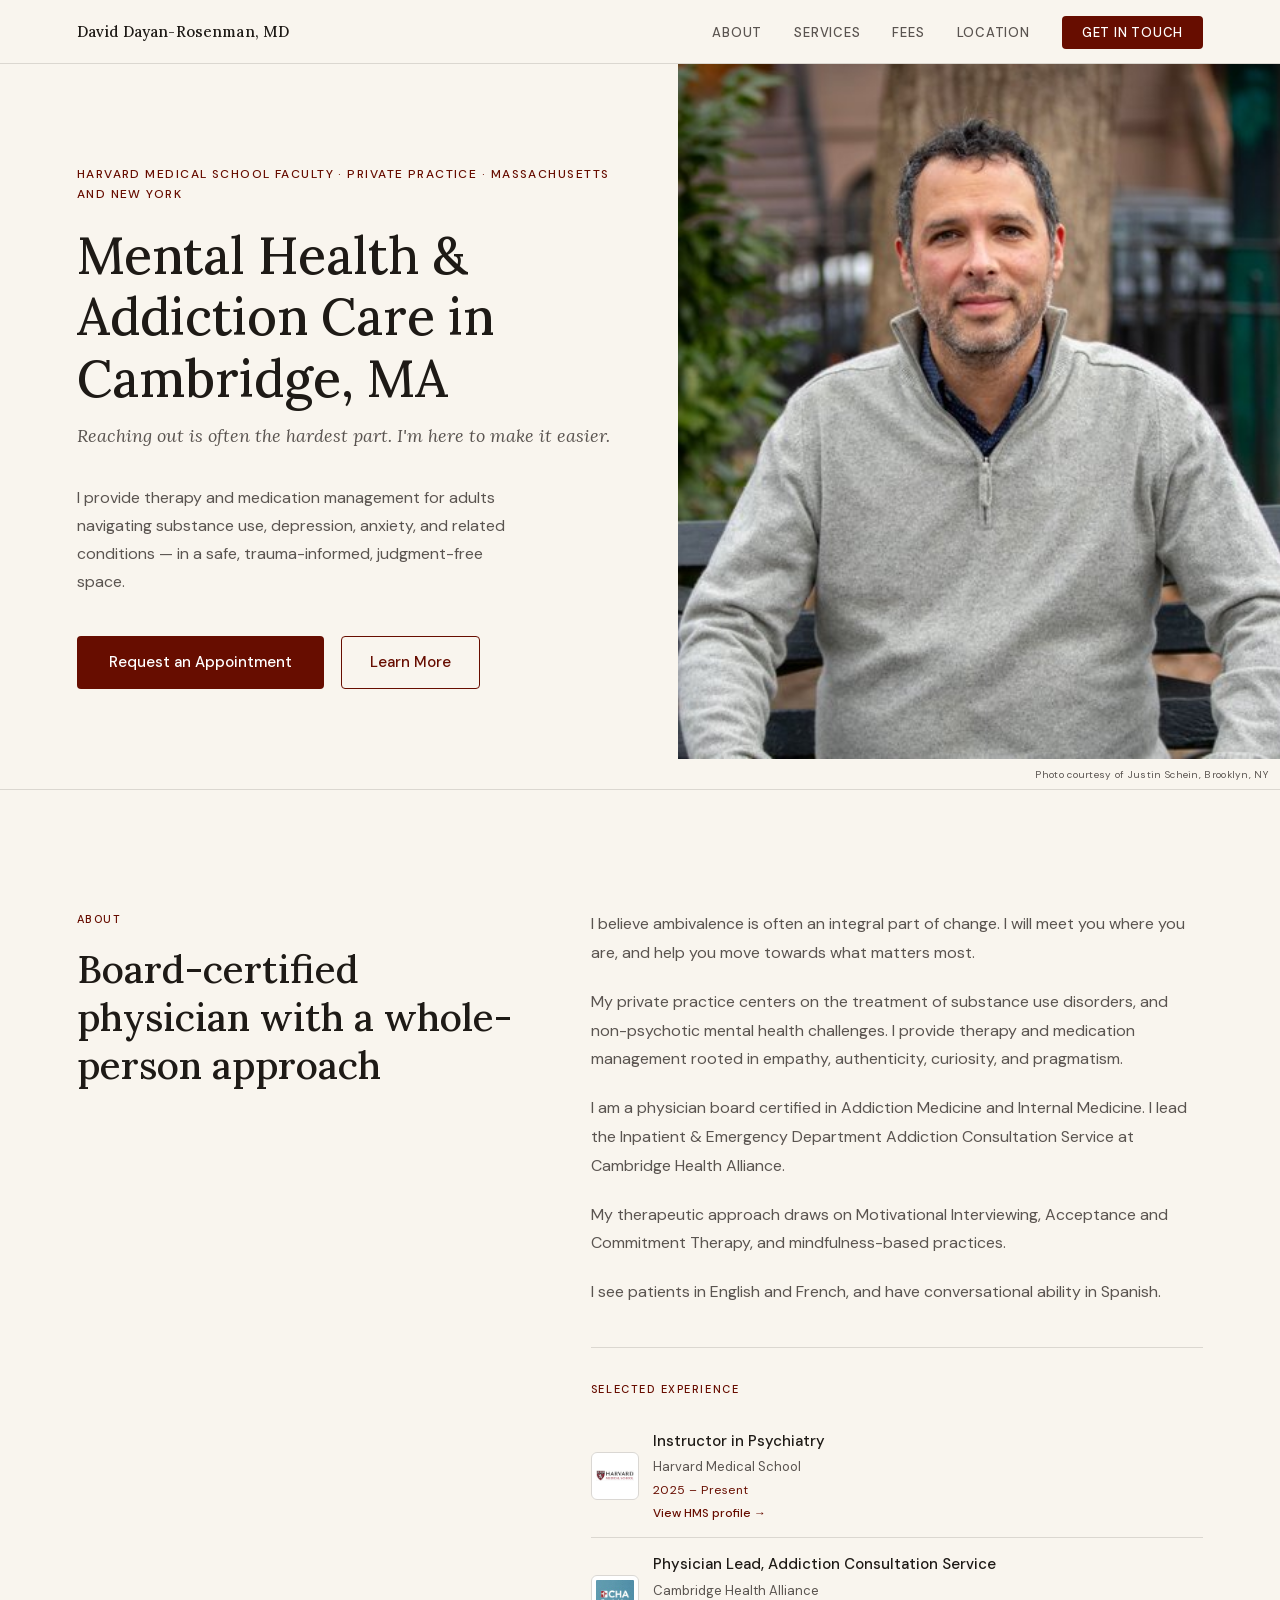
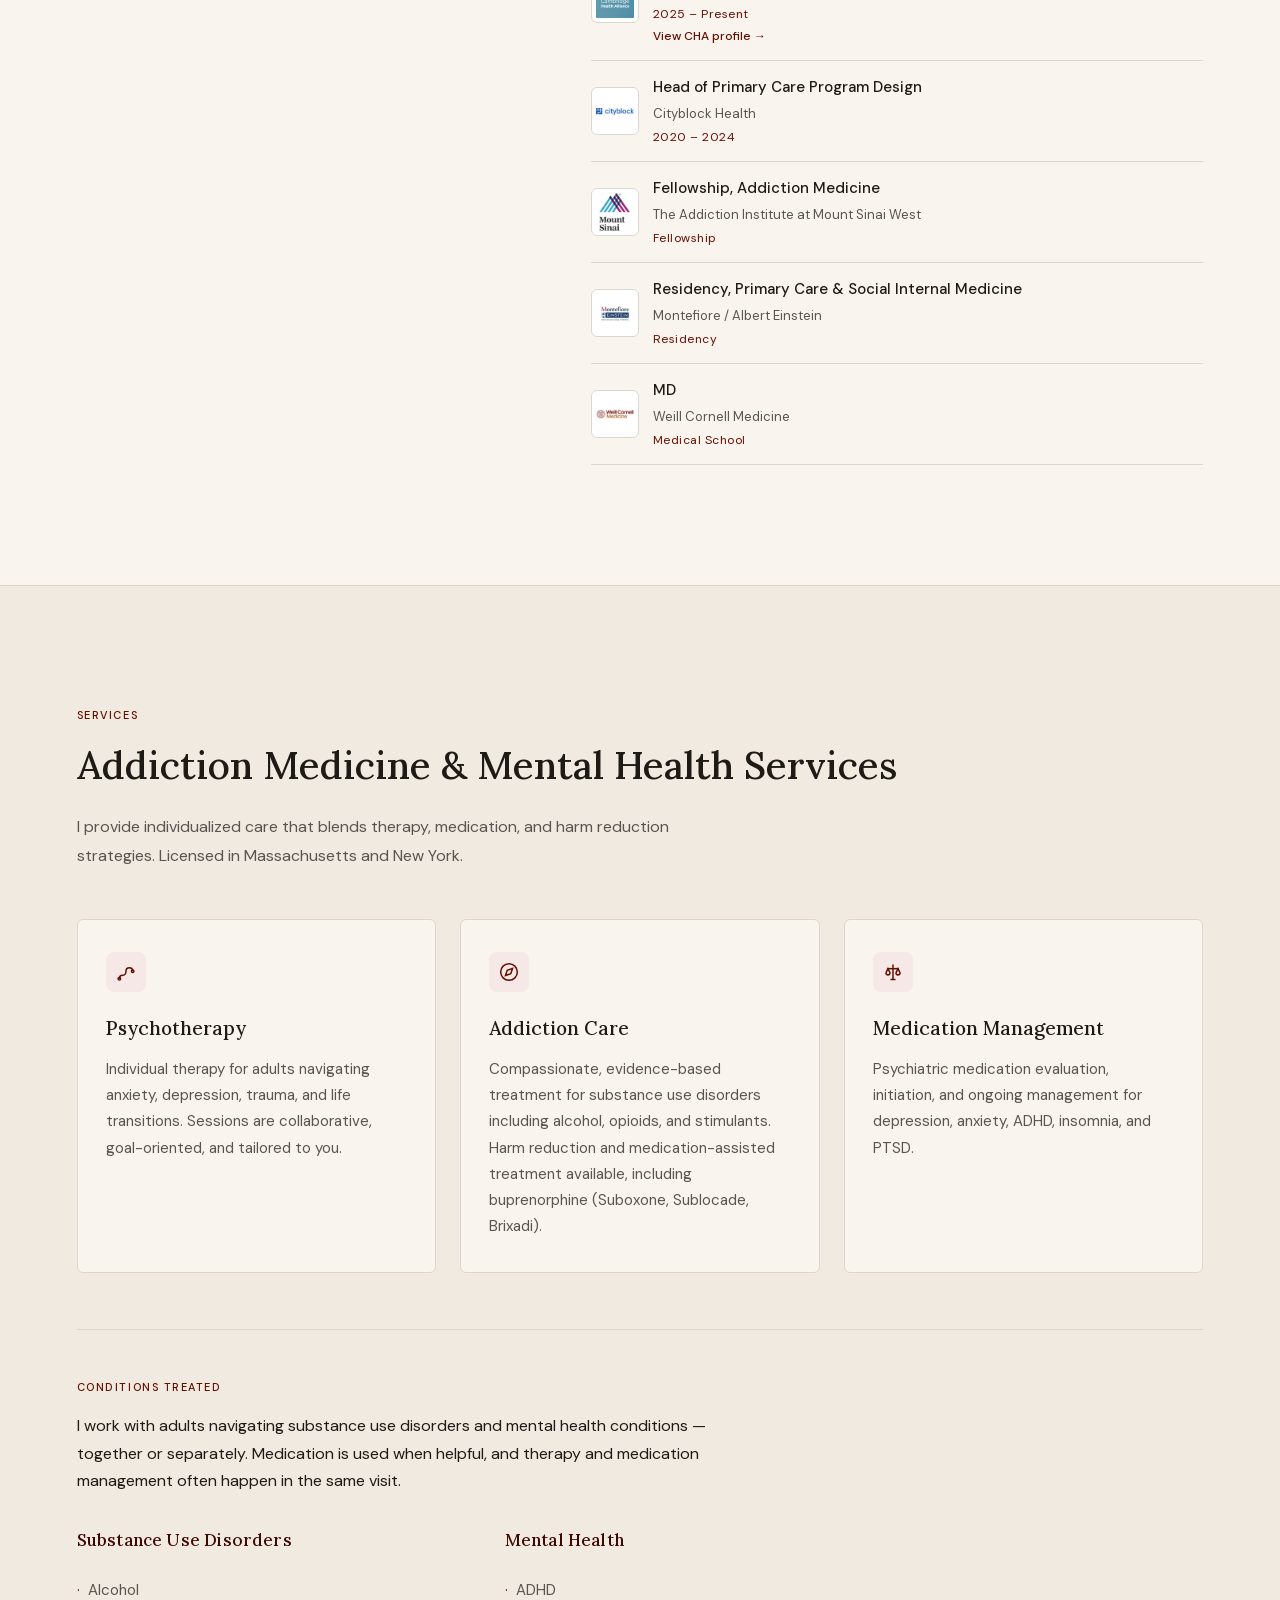
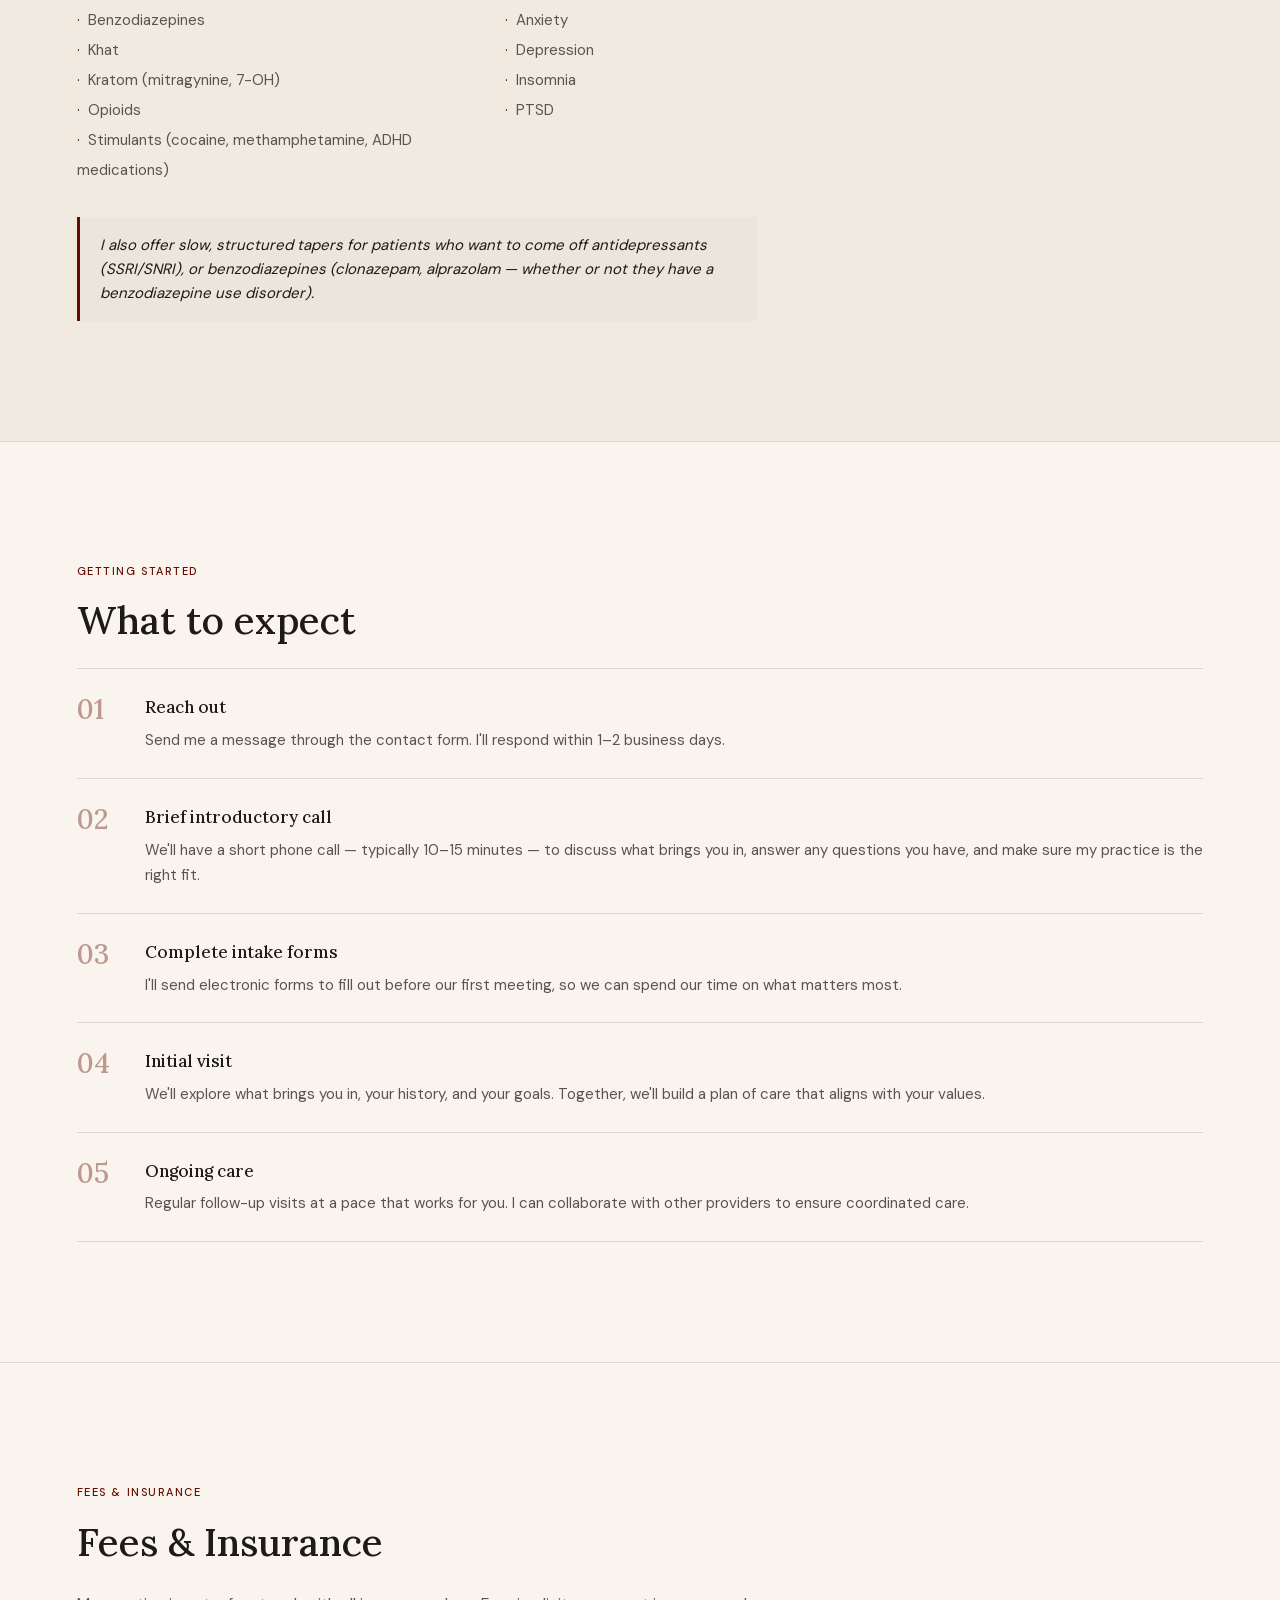
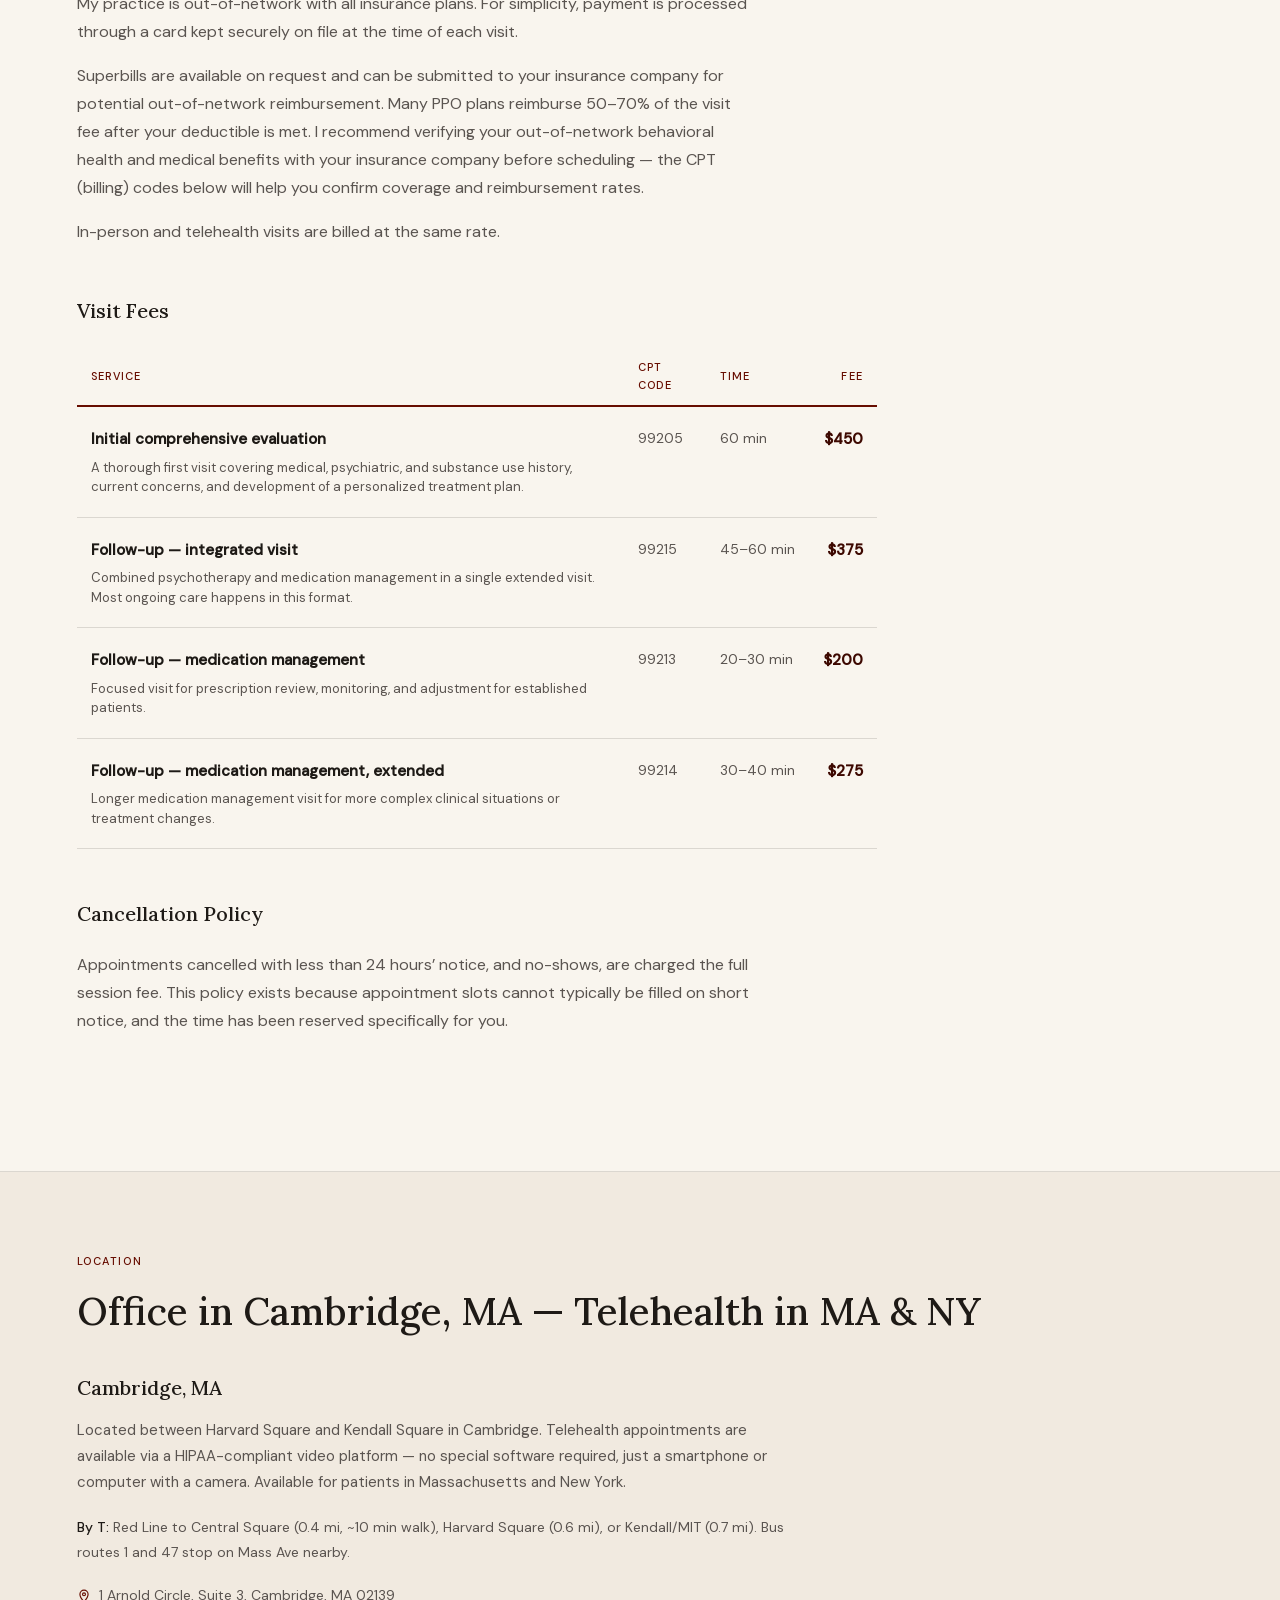
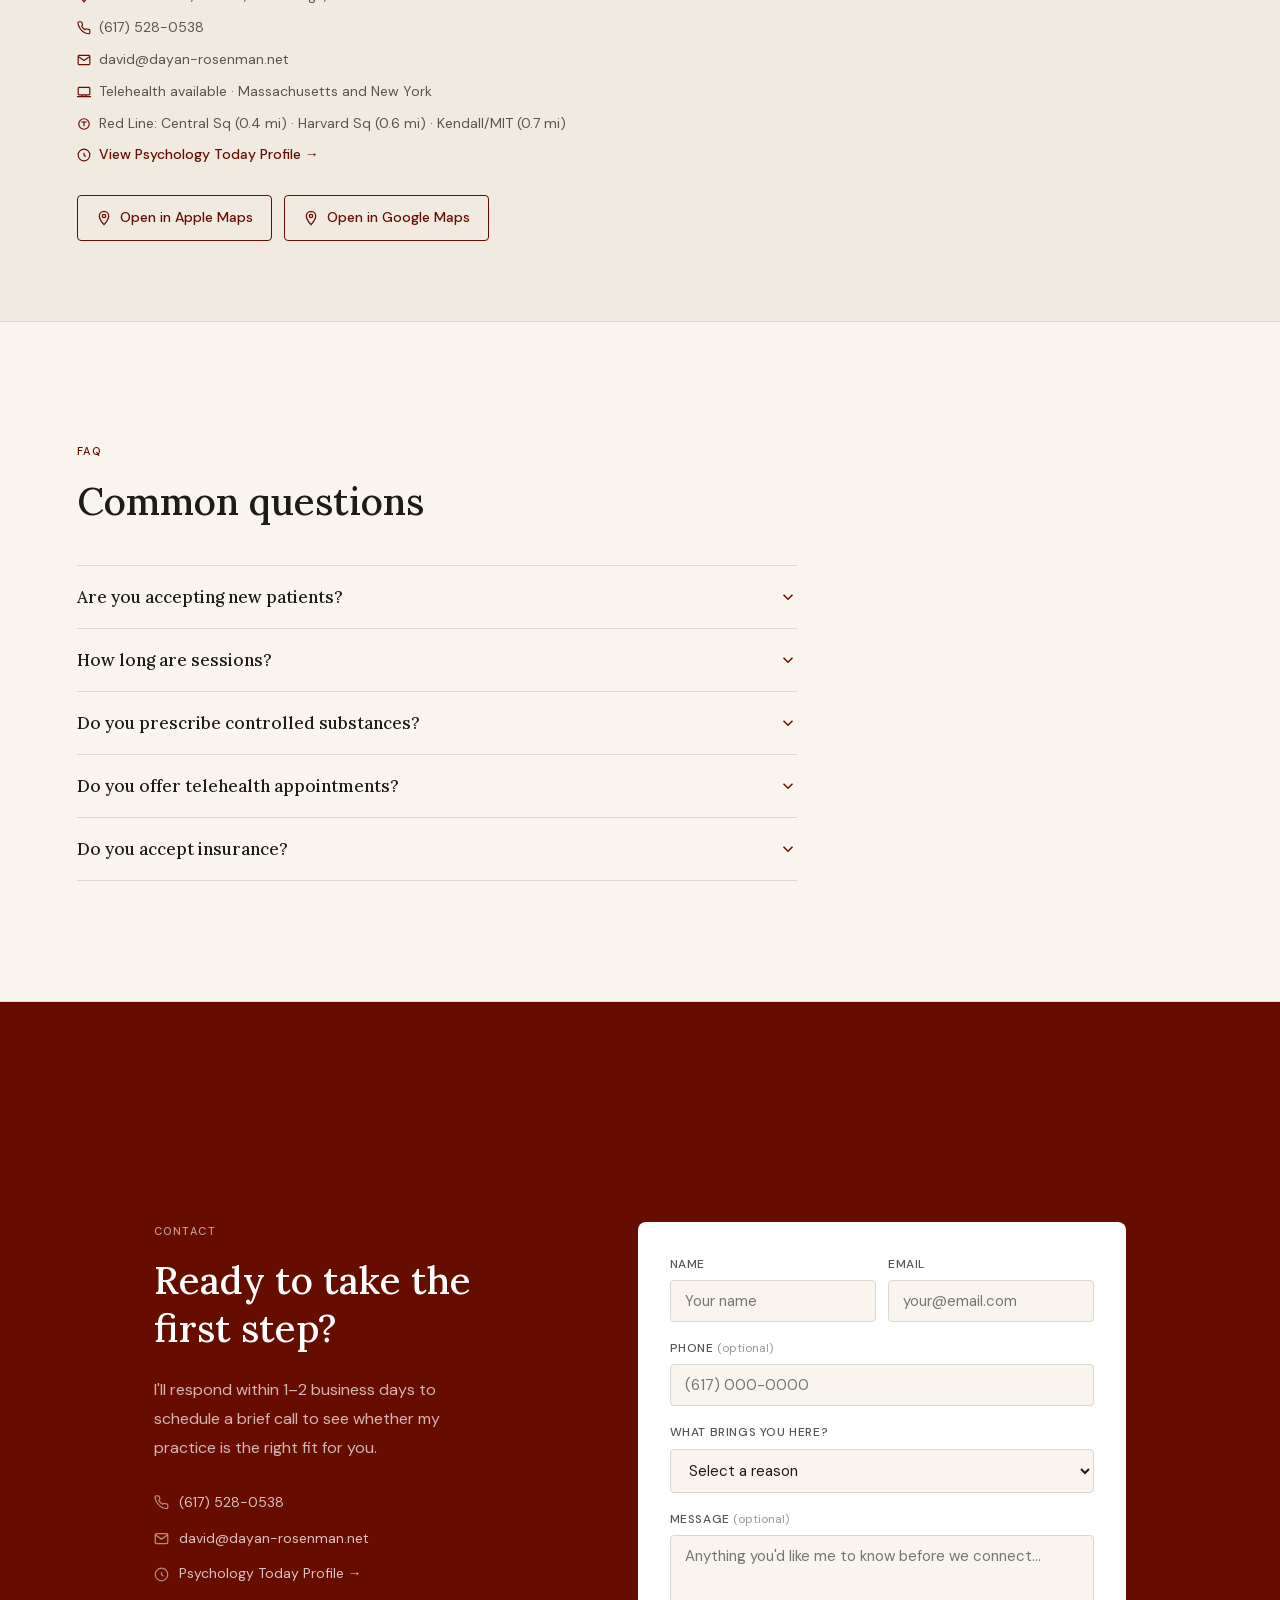
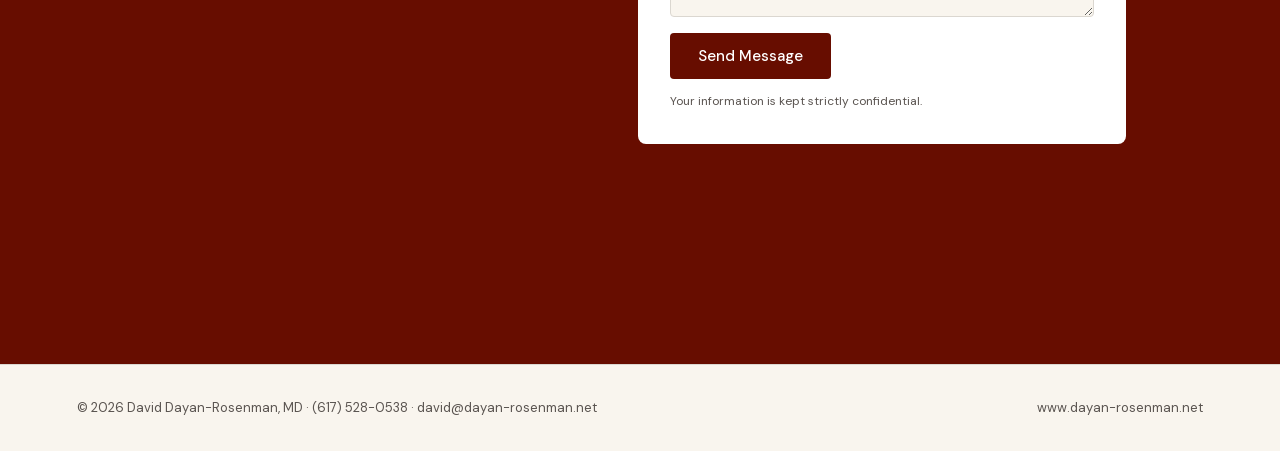
==== commit 7e567979: "Service tile icons: winding path, compass, balance scale Replaces the three service-tile pictograms " ====
--- a/index.html
+++ b/index.html
@@ -14,7 +14,7 @@
 <meta property="og:type" content="website">
 <meta property="og:url" content="https://dayan-rosenman.net/">
 <meta property="og:title" content="David Dayan-Rosenman, MD — Mental Health &amp; Addiction Care · Cambridge, MA">
-<meta property="og:description" content="Private practice offering therapy, addiction care, and medication management for adults in Cambridge, MA and via telehealth in MA &amp; NY.">
+<meta property="og:description" content="Therapy and medication management for substance use disorders and non-psychotic mental health challenges. Harvard Medical School faculty physician. Cambridge, MA and telehealth in MA &amp; NY.">
 <meta property="og:image" content="https://dayan-rosenman.net/uploads/og-image.jpg">
 <meta property="og:image:width" content="1200">
 <meta property="og:image:height" content="630">
@@ -25,7 +25,7 @@
 <!-- Twitter Card -->
 <meta name="twitter:card" content="summary_large_image">
 <meta name="twitter:title" content="David Dayan-Rosenman, MD — Mental Health &amp; Addiction Care · Cambridge, MA">
-<meta name="twitter:description" content="Private practice offering therapy, addiction care, and medication management for adults in Cambridge, MA and via telehealth in MA &amp; NY.">
+<meta name="twitter:description" content="Therapy and medication management for substance use disorders and non-psychotic mental health challenges. Harvard Medical School faculty physician. Cambridge, MA and telehealth in MA &amp; NY.">
 <meta name="twitter:image" content="https://dayan-rosenman.net/uploads/og-image.jpg">
 <meta name="twitter:image:alt" content="Dr. David Dayan-Rosenman, MD">
 
@@ -1130,23 +1130,24 @@
   <div class="services-grid">
     <div class="service-card">
       <div class="service-icon">
-        <!-- Leaf: growth, unfolding -->
-        <svg viewBox="0 0 24 24"><path d="M11 20A7 7 0 0 1 9.8 6.1C15.5 5 17 4.48 19 2c1 2 2 4.18 2 8 0 5.5-4.78 10-10 10z"/><path d="M2 21c0-3 1.85-5.36 5.08-6C9.5 14.52 12 13 13 12"/></svg>
+        <!-- Winding path: journey through, non-linear work -->
+        <svg viewBox="0 0 24 24"><path d="M4 20c0-3 2-4 4-4s4-2 4-5 2-4 4-4 4 1 4 4"/><circle cx="4" cy="20" r="1.5"/><circle cx="20" cy="11" r="1.5"/></svg>
       </div>
       <div class="service-title">Psychotherapy</div>
       <p class="service-body">Individual therapy for adults navigating anxiety, depression, trauma, and life transitions. Sessions are collaborative, goal-oriented, and tailored to you.</p>
     </div>
     <div class="service-card">
       <div class="service-icon">
-        <svg viewBox="0 0 24 24"><circle cx="12" cy="5" r="3"/><line x1="12" y1="22" x2="12" y2="8"/><path d="M5 12H2a10 10 0 0 0 20 0h-3"/></svg>
+        <!-- Compass: finding direction, MI/ACT framing -->
+        <svg viewBox="0 0 24 24"><circle cx="12" cy="12" r="10"/><polygon points="16.24 7.76 14.12 14.12 7.76 16.24 9.88 9.88 16.24 7.76"/></svg>
       </div>
       <div class="service-title">Addiction Care</div>
       <p class="service-body">Compassionate, evidence-based treatment for substance use disorders including alcohol, opioids, and stimulants. Harm reduction and medication-assisted treatment available, including buprenorphine (Suboxone, Sublocade, Brixadi).</p>
     </div>
     <div class="service-card">
       <div class="service-icon">
-        <!-- Pill: capsule, clean -->
-        <svg viewBox="0 0 24 24"><path d="m10.5 20.5 10-10a4.95 4.95 0 1 0-7-7l-10 10a4.95 4.95 0 1 0 7 7Z"/><path d="M8.5 8.5 16 16"/></svg>
+        <!-- Balance scale: careful titration, medication used when helpful -->
+        <svg viewBox="0 0 24 24"><path d="M12 3v18"/><path d="M5 8h14"/><path d="M3.5 13l2.5-5 2.5 5"/><path d="M15.5 13l2.5-5 2.5 5"/><path d="M3.5 13a2.5 2.5 0 0 0 5 0"/><path d="M15.5 13a2.5 2.5 0 0 0 5 0"/><path d="M9 21h6"/></svg>
       </div>
       <div class="service-title">Medication Management</div>
       <p class="service-body">Psychiatric medication evaluation, initiation, and ongoing management for depression, anxiety, ADHD, insomnia, and PTSD.</p>
